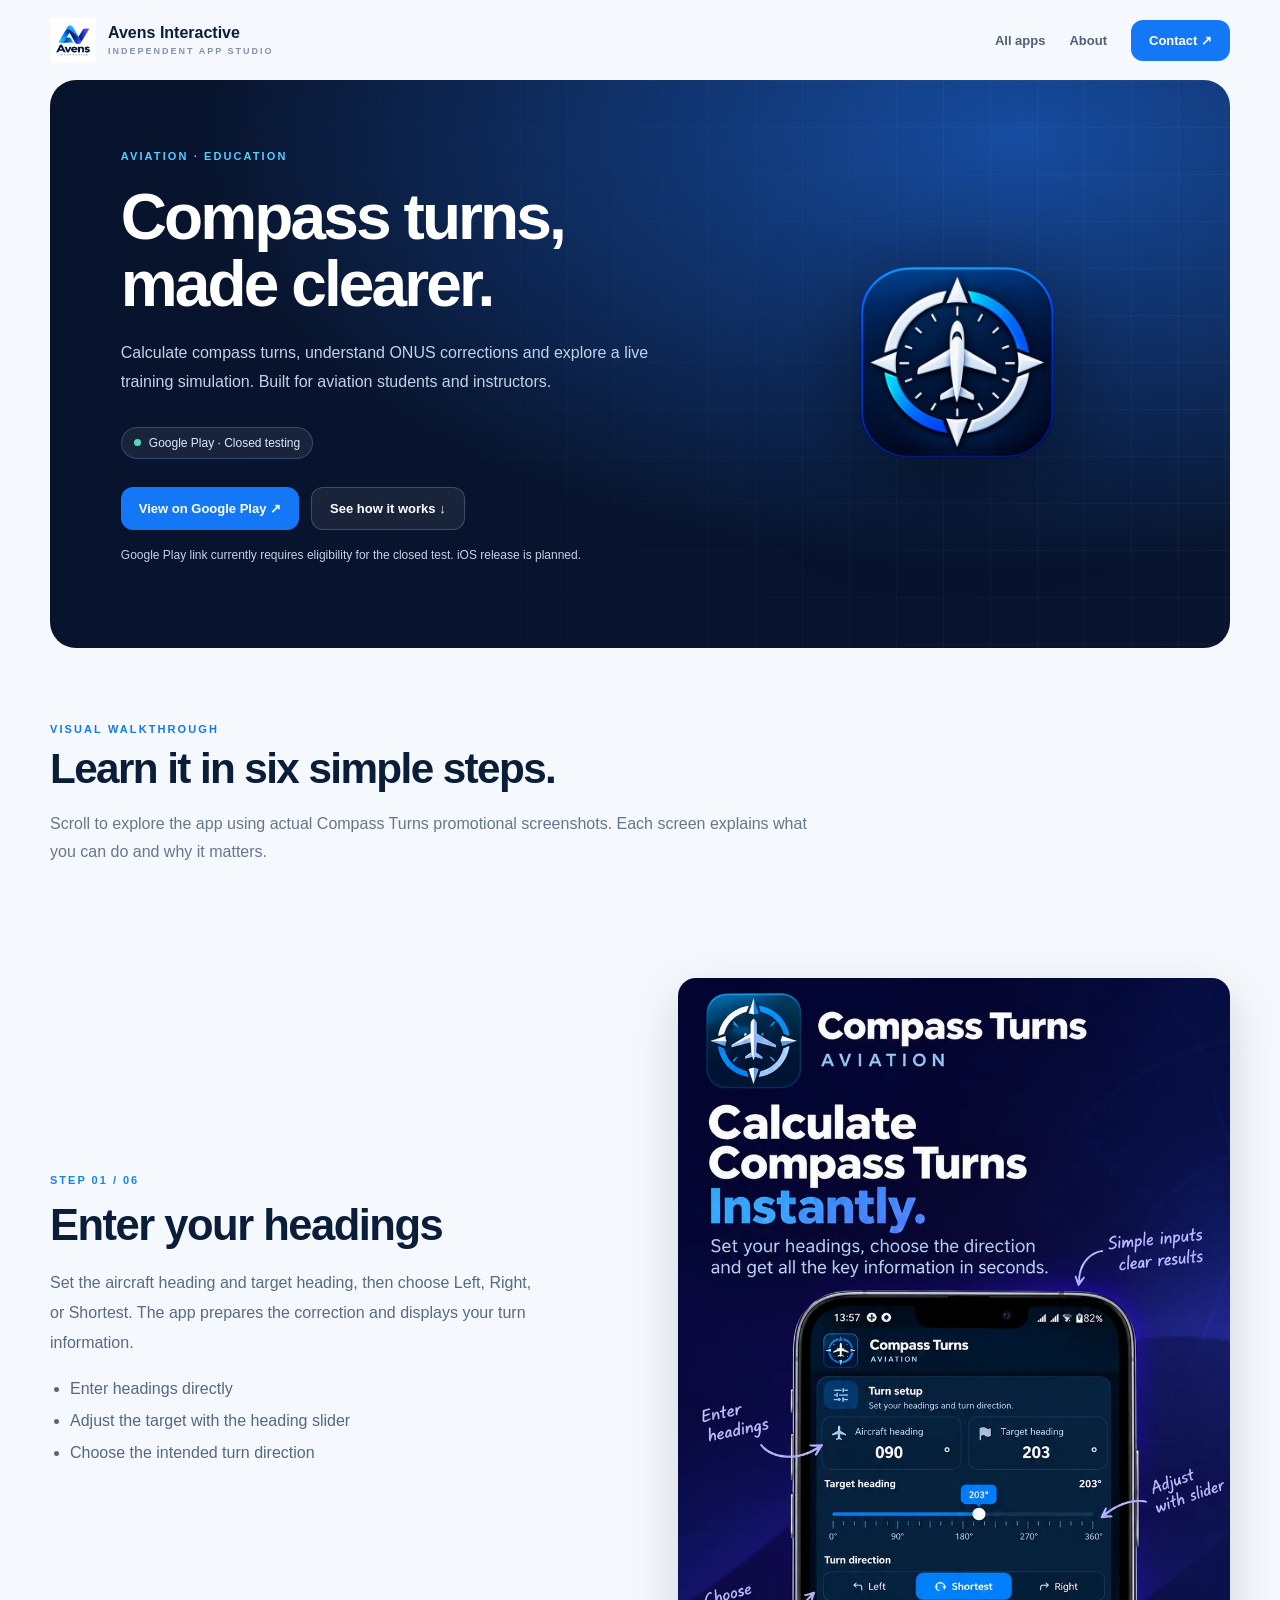
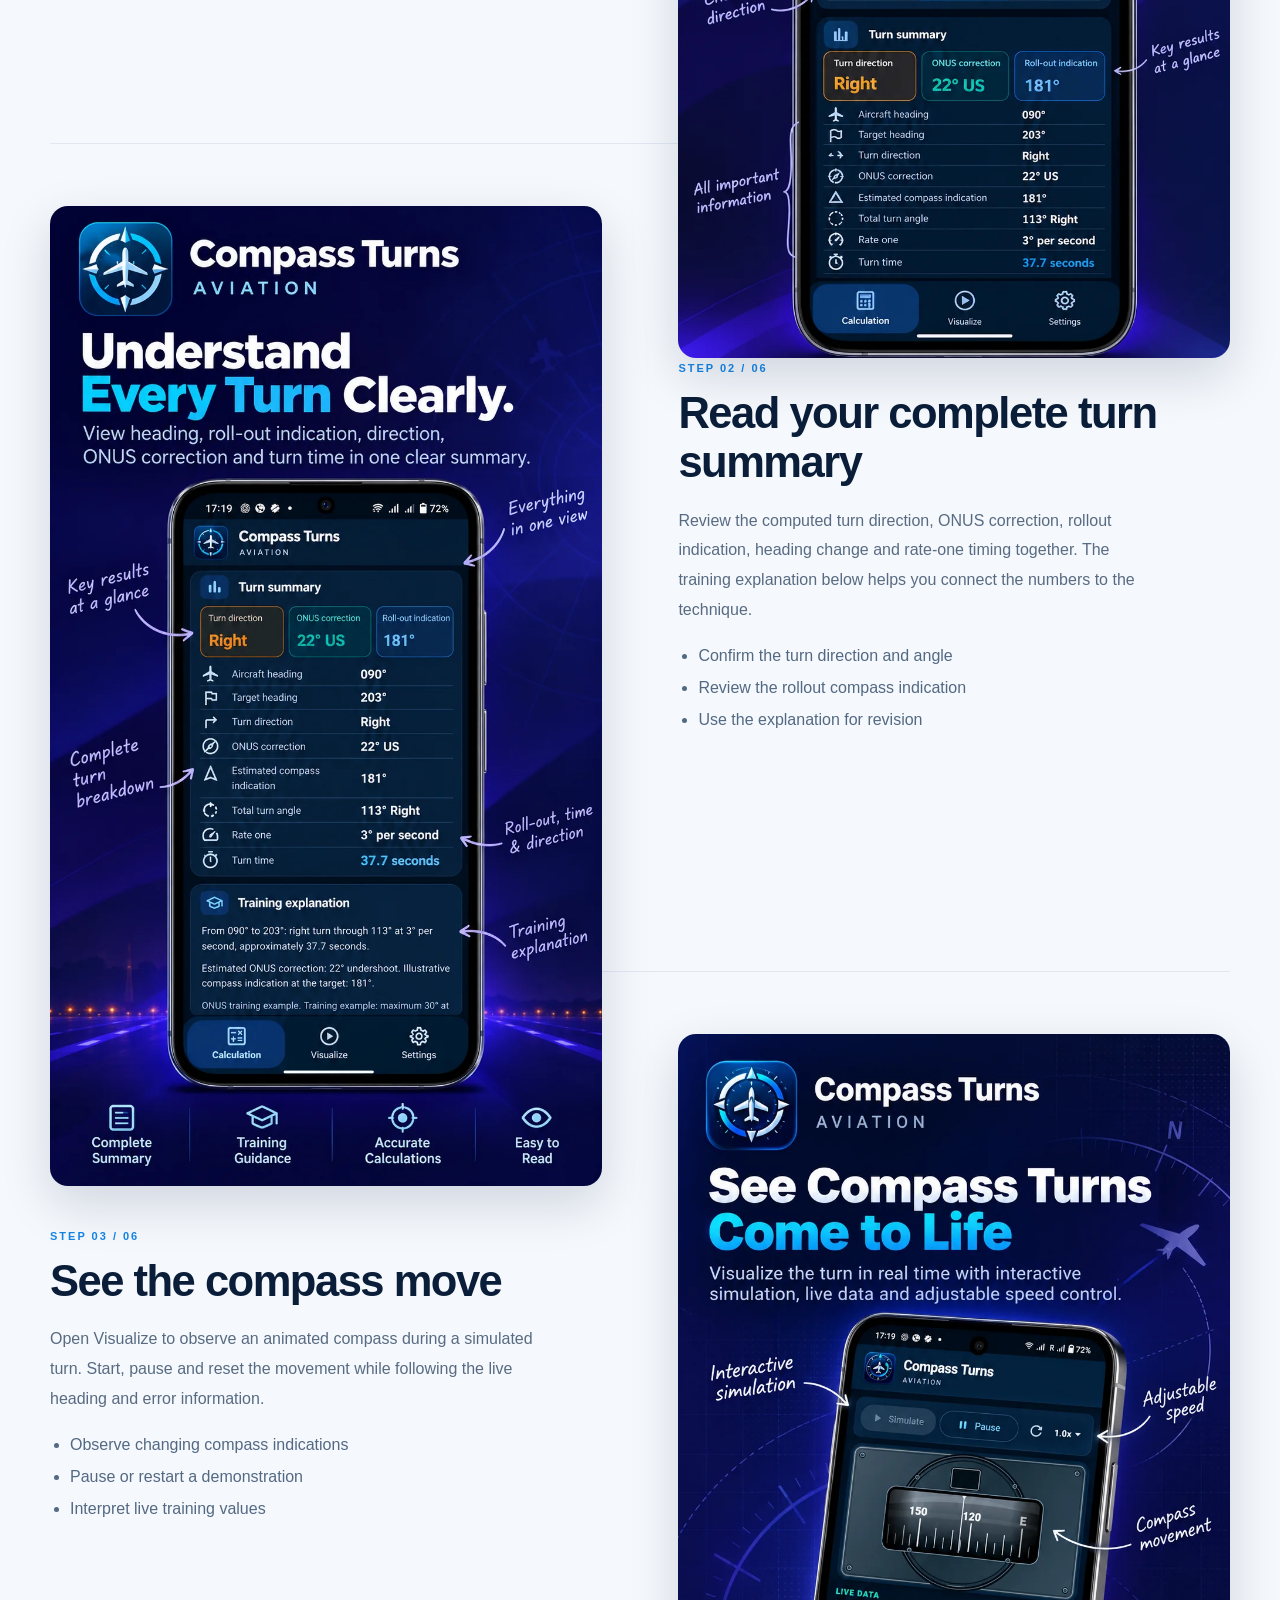
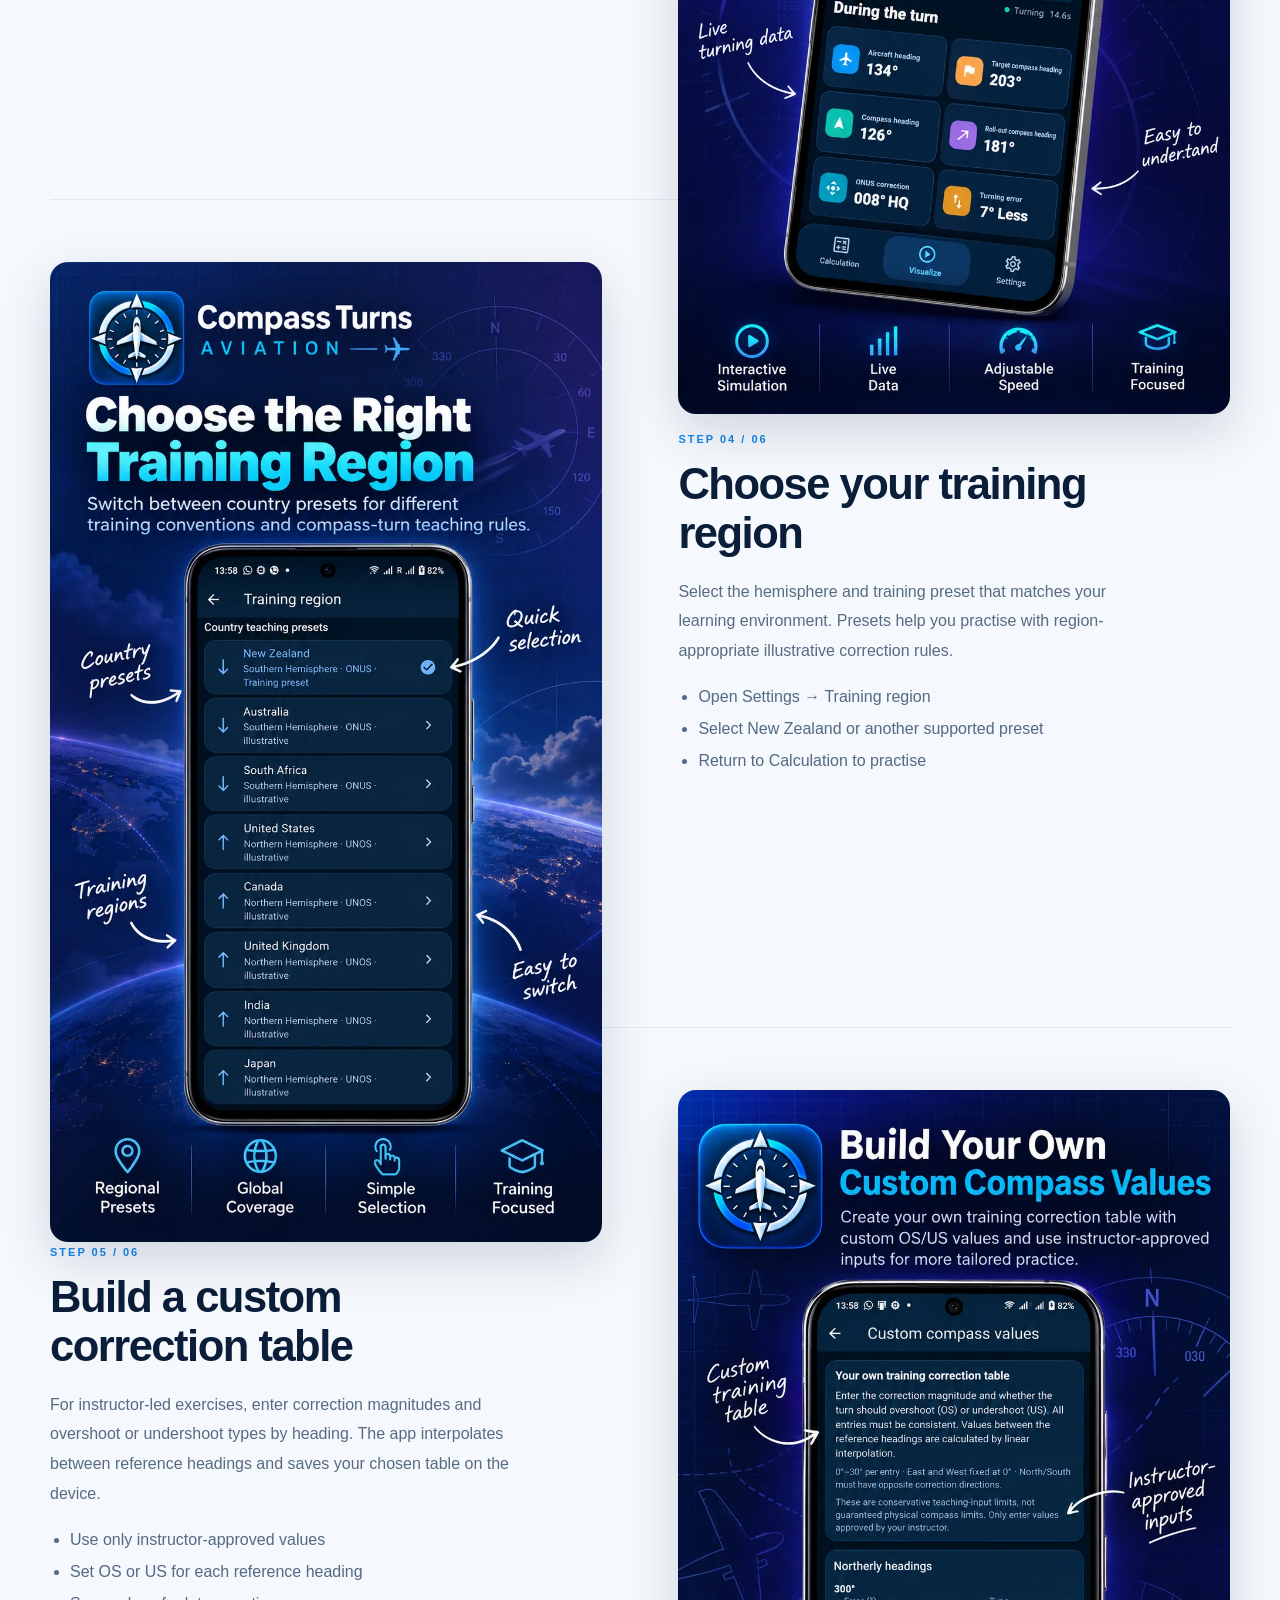
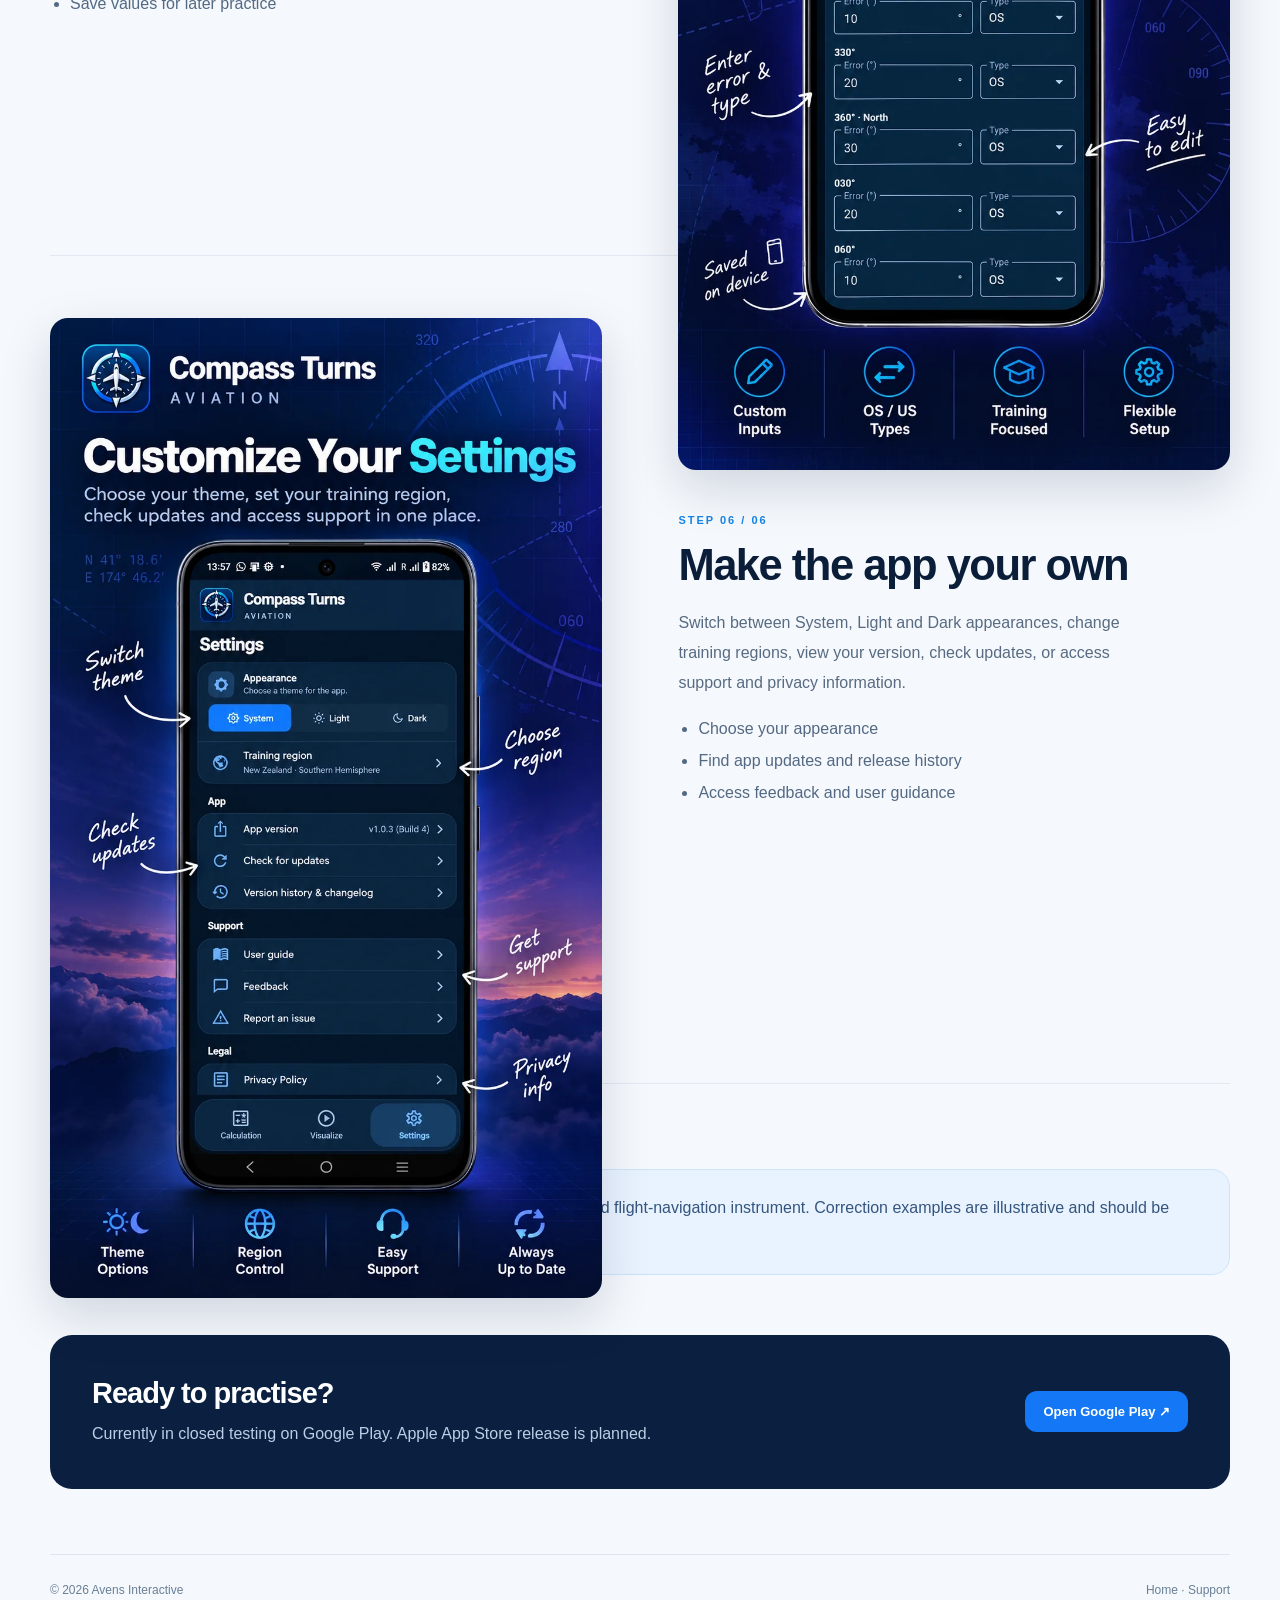
==== compass-turns.html @ cc31d409 "Add files via upload" ====
<!doctype html><html lang="en"><head><meta charset="utf-8"><meta name="viewport" content="width=device-width,initial-scale=1"><meta name="theme-color" content="#08152c"><meta name="description" content="Learn how to use Compass Turns – Aviation with a visual guide to headings, simulation, training regions and custom corrections."><title>Compass Turns – Aviation | Avens Interactive</title><link rel="icon" href="assets/avens.webp" type="image/webp"><link rel="stylesheet" href="assets/site.css"></head><body><div class="wrap"><header class="nav"><a class="brand" href="index.html"><img src="assets/avens.webp" alt="Avens Interactive logo"><span>Avens Interactive<small>INDEPENDENT APP STUDIO</small></span></a><nav class="nav-links"><a href="index.html#apps">All apps</a><a href="index.html#about">About</a><a class="button" href="index.html#contact">Contact ↗</a></nav></header><main><section class="hero"><div><div class="eyebrow">Aviation · Education</div><h1>Compass turns,<br>made clearer.</h1><p>Calculate compass turns, understand ONUS corrections and explore a live training simulation. Built for aviation students and instructors.</p><div class="status"><i class="dot"></i>Google Play · Closed testing</div><div class="hero-actions"><a class="button" href="https://play.google.com/store/apps/details?id=com.azaviation.compass_turns" target="_blank" rel="noopener">View on Google Play ↗</a><a class="button ghost" href="#walkthrough">See how it works ↓</a></div><p style="font-size:12px;margin-top:15px">Google Play link currently requires eligibility for the closed test. iOS release is planned.</p></div><img class="hero-logo" src="assets/compass.webp" alt="Compass Turns app icon"></section><section class="intro" id="walkthrough"><div class="eyebrow" style="color:#1379ee">Visual walkthrough</div><h2>Learn it in six simple steps.</h2><p>Scroll to explore the app using actual Compass Turns promotional screenshots. Each screen explains what you can do and why it matters.</p></section><div class="walkthrough"><section class="walk-row"><div class="walk-content"><div class="step-num">Step 01 / 06</div><h3>Enter your headings</h3><p>Set the aircraft heading and target heading, then choose Left, Right, or Shortest. The app prepares the correction and displays your turn information.</p><ul><li>Enter headings directly</li><li>Adjust the target with the heading slider</li><li>Choose the intended turn direction</li></ul></div><div class="walk-visual"><img src="assets/screenshots/01-calculation.webp" alt="Compass Turns screenshot showing enter your headings" loading="lazy" decoding="async" width="928" height="1648"></div></section><section class="walk-row"><div class="walk-content"><div class="step-num">Step 02 / 06</div><h3>Read your complete turn summary</h3><p>Review the computed turn direction, ONUS correction, rollout indication, heading change and rate-one timing together. The training explanation below helps you connect the numbers to the technique.</p><ul><li>Confirm the turn direction and angle</li><li>Review the rollout compass indication</li><li>Use the explanation for revision</li></ul></div><div class="walk-visual"><img src="assets/screenshots/02-summary.webp" alt="Compass Turns screenshot showing read your complete turn summary" loading="lazy" decoding="async" width="928" height="1648"></div></section><section class="walk-row"><div class="walk-content"><div class="step-num">Step 03 / 06</div><h3>See the compass move</h3><p>Open Visualize to observe an animated compass during a simulated turn. Start, pause and reset the movement while following the live heading and error information.</p><ul><li>Observe changing compass indications</li><li>Pause or restart a demonstration</li><li>Interpret live training values</li></ul></div><div class="walk-visual"><img src="assets/screenshots/03-visualization.webp" alt="Compass Turns screenshot showing see the compass move" loading="lazy" decoding="async" width="928" height="1648"></div></section><section class="walk-row"><div class="walk-content"><div class="step-num">Step 04 / 06</div><h3>Choose your training region</h3><p>Select the hemisphere and training preset that matches your learning environment. Presets help you practise with region-appropriate illustrative correction rules.</p><ul><li>Open Settings → Training region</li><li>Select New Zealand or another supported preset</li><li>Return to Calculation to practise</li></ul></div><div class="walk-visual"><img src="assets/screenshots/04-region.webp" alt="Compass Turns screenshot showing choose your training region" loading="lazy" decoding="async" width="928" height="1648"></div></section><section class="walk-row"><div class="walk-content"><div class="step-num">Step 05 / 06</div><h3>Build a custom correction table</h3><p>For instructor-led exercises, enter correction magnitudes and overshoot or undershoot types by heading. The app interpolates between reference headings and saves your chosen table on the device.</p><ul><li>Use only instructor-approved values</li><li>Set OS or US for each reference heading</li><li>Save values for later practice</li></ul></div><div class="walk-visual"><img src="assets/screenshots/05-custom.webp" alt="Compass Turns screenshot showing build a custom correction table" loading="lazy" decoding="async" width="928" height="1648"></div></section><section class="walk-row"><div class="walk-content"><div class="step-num">Step 06 / 06</div><h3>Make the app your own</h3><p>Switch between System, Light and Dark appearances, change training regions, view your version, check updates, or access support and privacy information.</p><ul><li>Choose your appearance</li><li>Find app updates and release history</li><li>Access feedback and user guidance</li></ul></div><div class="walk-visual"><img src="assets/screenshots/06-settings.webp" alt="Compass Turns screenshot showing make the app your own" loading="lazy" decoding="async" width="928" height="1648"></div></section></div><aside class="note"><strong>Training use only.</strong> Compass Turns is an educational tool, not an approved flight-navigation instrument. Correction examples are illustrative and should be checked against your instructor and approved training material.</aside><section class="cta"><div><h2>Ready to practise?</h2><p>Currently in closed testing on Google Play. Apple App Store release is planned.</p></div><a class="button" href="https://play.google.com/store/apps/details?id=com.azaviation.compass_turns" target="_blank" rel="noopener">Open Google Play ↗</a></section></main><footer><span>© <span id="year">2026</span> Avens Interactive</span><div><a href="index.html">Home</a> · <a href="mailto:arfeenziavoudine@gmail.com">Support</a></div></footer></div><script>document.getElementById('year').textContent=new Date().getFullYear();</script><script>const rows=document.querySelectorAll('.walk-row');if('IntersectionObserver' in window){const observer=new IntersectionObserver(entries=>entries.forEach(e=>{if(e.isIntersecting)e.target.classList.add('is-visible')}),{threshold:.12});rows.forEach(el=>observer.observe(el))}else rows.forEach(el=>el.classList.add('is-visible'));</script></body></html>
---- assets/site.css ----
:root{--bg:#f5f8fc;--ink:#0a1e39;--muted:#64748b;--blue:#1478f6;--line:#dfe8f2}*{box-sizing:border-box}html{scroll-behavior:smooth}body{margin:0;background:var(--bg);font-family:Inter,-apple-system,BlinkMacSystemFont,"Segoe UI",Roboto,Arial,sans-serif;color:var(--ink);-webkit-font-smoothing:antialiased}a{color:inherit;text-decoration:none}a:focus-visible{outline:3px solid #4abaff;outline-offset:4px}.wrap{width:min(1180px,calc(100% - 48px));margin:auto}.nav{height:80px;display:flex;align-items:center;justify-content:space-between;gap:20px}.brand{display:flex;align-items:center;gap:12px;font-weight:820;font-size:16px}.brand img{width:46px;height:46px;object-fit:contain}.brand small{display:block;letter-spacing:2px;font-size:9px;color:#8492a5;margin-top:4px}.nav-links{display:flex;gap:24px;align-items:center;font-size:13px;color:#516078;font-weight:650}.nav-links a:hover{color:var(--blue)}.nav-links .button{color:white}.button{display:inline-flex;align-items:center;justify-content:center;gap:8px;border-radius:12px;padding:13px 18px;background:var(--blue);color:white;font-size:13px;font-weight:750;transition:transform .2s,background .2s}.button:hover{transform:translateY(-2px);background:#075ad3}.button.ghost{background:white;color:var(--ink);border:1px solid #dbe4f1}.button.dark{background:#122e58}.eyebrow{text-transform:uppercase;letter-spacing:2.1px;font-weight:800;font-size:11px;color:#54cdff}.hero{border-radius:26px;color:#fff;background:radial-gradient(ellipse at 82% 10%,#174ca0,#08142d 60%);padding:70px 6%;display:grid;grid-template-columns:1.2fr .8fr;gap:32px;align-items:center;overflow:hidden;position:relative;isolation:isolate}.hero:after{content:"";position:absolute;inset:0;background-image:linear-gradient(#ffffff09 1px,transparent 1px),linear-gradient(90deg,#ffffff09 1px,transparent 1px);background-size:47px 47px;mask-image:linear-gradient(90deg,transparent,#000);z-index:-1}.hero h1{font-size:clamp(40px,5vw,69px);line-height:1.04;letter-spacing:-2.9px;margin:22px 0}.hero p{line-height:1.8;color:#c2d3e8;max-width:560px;font-size:16px}.hero-logo{width:min(325px,100%);justify-self:center;filter:drop-shadow(0 22px 50px #0008)}.status{display:inline-flex;gap:8px;align-items:center;padding:8px 12px;border:1px solid #7daaff44;background:#ffffff12;border-radius:999px;font-size:12px;color:#d5edff;margin-top:14px}.dot{width:7px;height:7px;background:#52d8bf;border-radius:50%}.hero-actions{display:flex;gap:12px;flex-wrap:wrap;margin-top:28px}.hero-actions .button.ghost{border-color:#6a8bbf66;background:#ffffff12;color:white}.intro{padding:75px 0 24px}.intro h2,.section-title{font-size:clamp(29px,3.3vw,46px);letter-spacing:-1.6px;line-height:1.15;margin:10px 0 12px}.intro p{max-width:760px;color:#67778c;line-height:1.75}.walkthrough{margin-top:10px}.walk-row{min-height:92vh;display:grid;grid-template-columns:1fr 1fr;align-items:center;gap:clamp(28px,6vw,96px);padding:44px 0;border-bottom:1px solid #e1e8f2}.walk-content{max-width:485px}.step-num{font-size:11px;letter-spacing:2px;text-transform:uppercase;color:#1685e6;font-weight:820}.walk-content h3{font-size:clamp(29px,3.4vw,47px);letter-spacing:-1.5px;line-height:1.12;margin:15px 0 19px}.walk-content p{font-size:16px;color:#586b82;line-height:1.85}.walk-content ul{padding-left:20px;color:#536983;line-height:2}.walk-visual{height:min(78vh,710px);width:100%;display:grid;place-items:center;position:sticky;top:11vh;perspective:1200px}.walk-visual img{height:100%;max-width:100%;object-fit:contain;border-radius:18px;box-shadow:0 18px 50px #071c3f27;transform:translateY(24px) scale(.95) rotateY(-5deg);opacity:.72;transition:transform .75s cubic-bezier(.19,1,.22,1),opacity .65s}.walk-row.is-visible .walk-visual img{transform:translateY(0) scale(1) rotateY(0);opacity:1}.walk-row:nth-child(even) .walk-visual{order:-1}.note{margin:85px 0 60px;background:#e9f3ff;border:1px solid #cde3fc;padding:24px 28px;border-radius:18px;color:#34557e;line-height:1.75}.note strong{color:#0c3768}.cta{background:#0b2040;border-radius:22px;margin:40px 0 65px;padding:42px;color:white;display:flex;align-items:center;justify-content:space-between;gap:18px}.cta h2{font-size:29px;letter-spacing:-1px;margin:0 0 10px}.cta p{color:#bbcee5;margin:0;line-height:1.7}footer{border-top:1px solid #dce6f1;padding:28px 0 42px;display:flex;align-items:center;justify-content:space-between;gap:15px;color:#697f97;font-size:12px}.feature-grid{display:grid;grid-template-columns:repeat(3,minmax(0,1fr));gap:17px;padding:20px 0 50px}.feature{border:1px solid var(--line);border-radius:18px;background:white;padding:27px}.feature h3{margin:0 0 11px;font-size:18px}.feature p{margin:0;color:var(--muted);font-size:14px;line-height:1.75}.phase{margin:68px 0 42px;border:1px solid #cfdfef;border-radius:20px;background:#fff;padding:36px}.phase h2{font-size:28px;letter-spacing:-1px;margin:0 0 14px}.phase p{color:#5e7088;line-height:1.8;margin:0} @media(max-width:800px){.hero{padding:48px 32px;grid-template-columns:1fr;text-align:left}.hero-logo{width:210px}.walk-row{grid-template-columns:1fr;min-height:auto;gap:18px;padding:45px 0 56px}.walk-row:nth-child(even) .walk-visual{order:0}.walk-visual{height:auto;max-height:none;position:relative;top:auto}.walk-visual img{max-height:640px;height:auto;max-width:100%;width:auto}.walk-content{max-width:none}.nav-links{gap:12px}.feature-grid{grid-template-columns:1fr 1fr}.cta{padding:30px;display:block}.cta .button{margin-top:22px}}@media(max-width:520px){.wrap{width:calc(100% - 28px)}.nav{height:68px}.brand{font-size:13px;gap:6px}.brand img{width:36px;height:36px}.brand small{font-size:8px;letter-spacing:1px}.nav-links a:first-child{display:none}.hero{padding:38px 23px}.hero h1{font-size:39px;letter-spacing:-1.8px}.hero p{font-size:14px}.intro{padding-top:54px}.walk-content h3{font-size:33px}.walk-content p{font-size:14px}.walk-visual img{border-radius:12px}.feature-grid{grid-template-columns:1fr}.phase{padding:24px}footer{display:block}footer div{margin-top:10px}}@media(prefers-reduced-motion:reduce){html{scroll-behavior:auto}*,*:before,*:after{animation:none!important;transition:none!important}.walk-visual img{transform:none!important;opacity:1!important}}
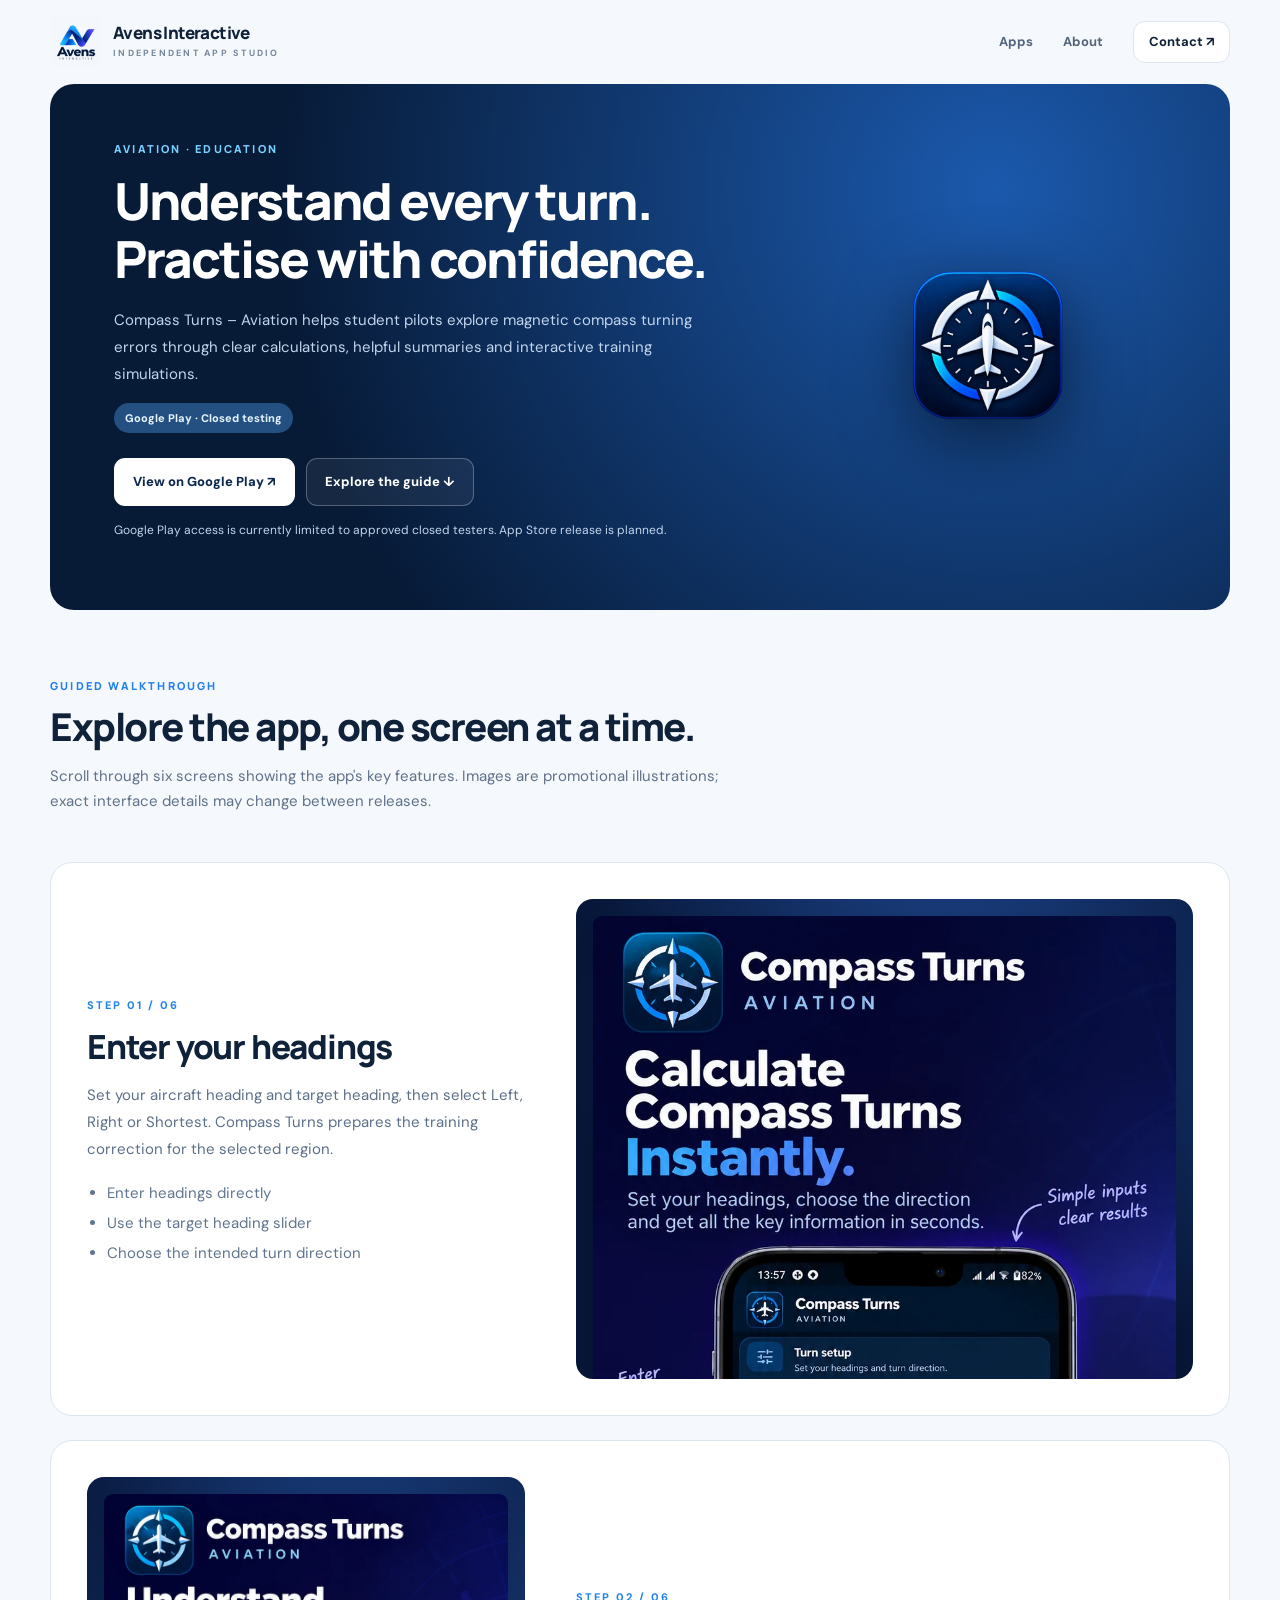
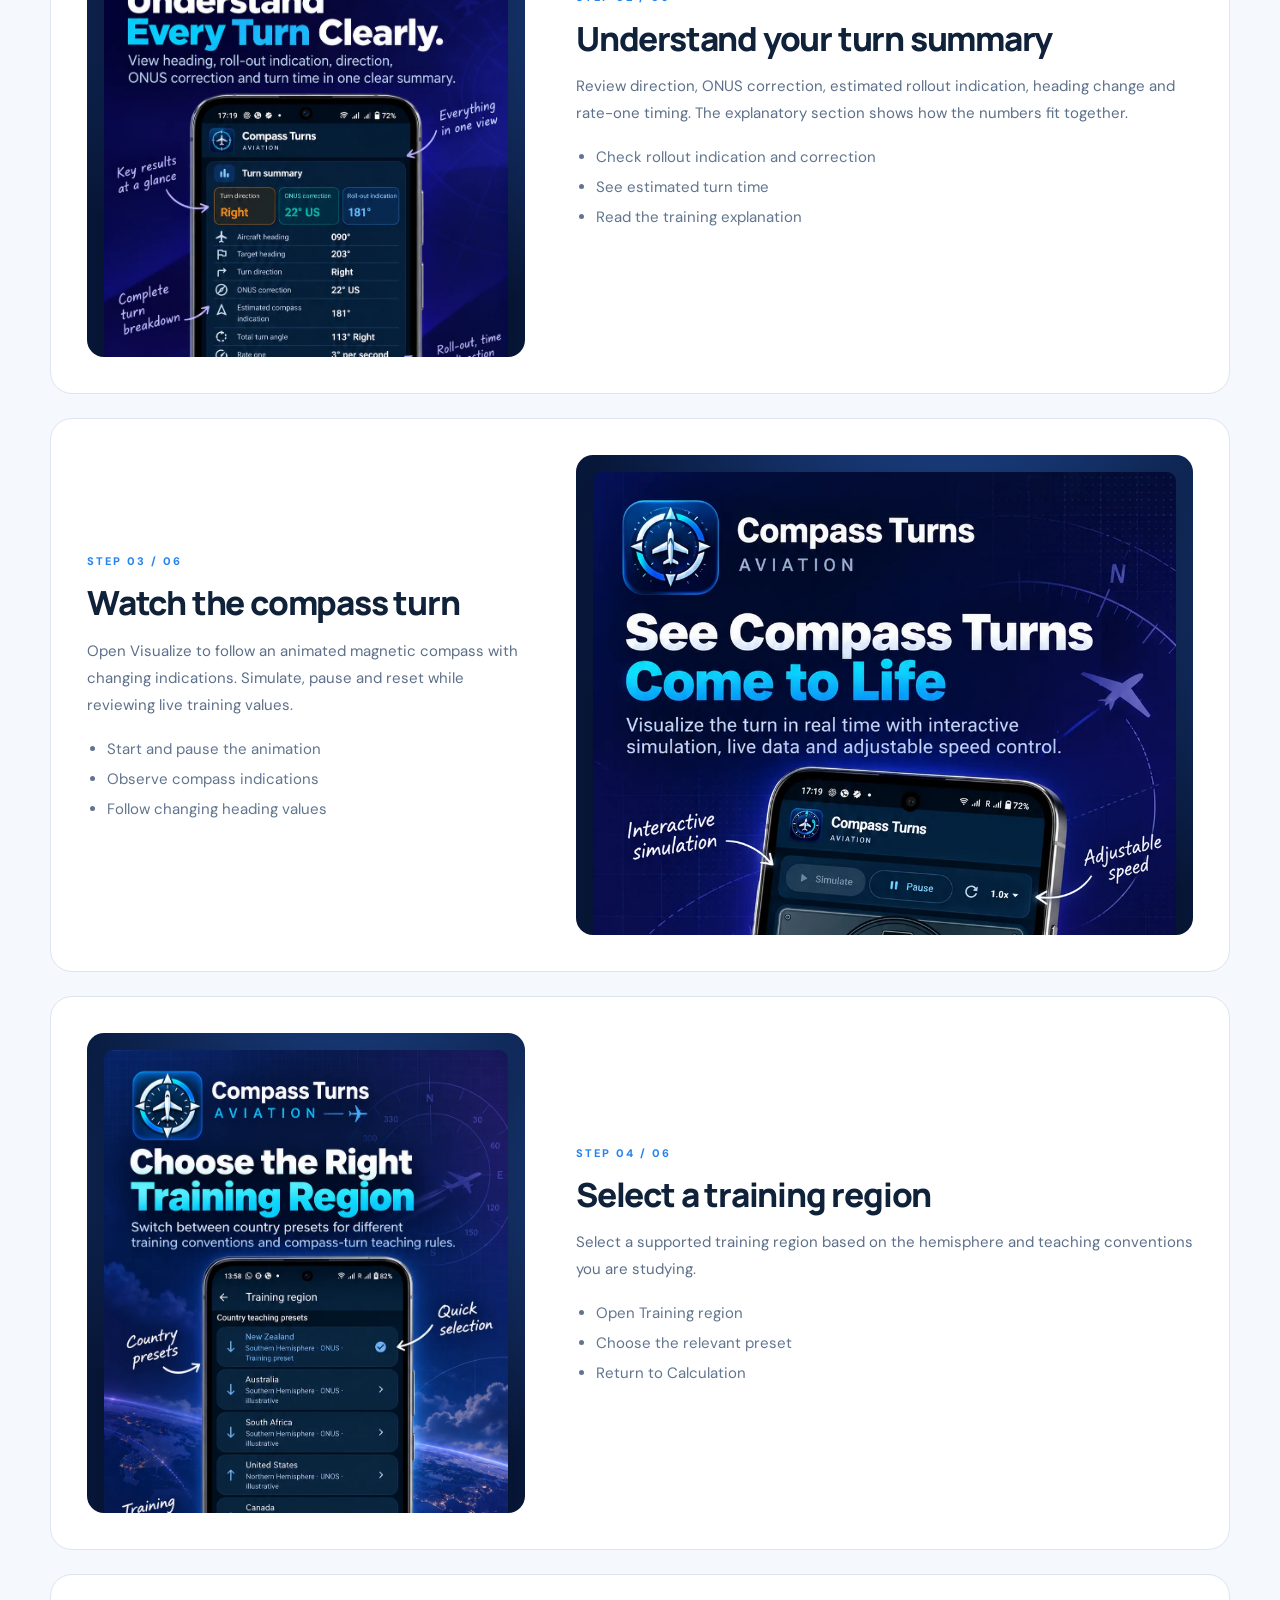
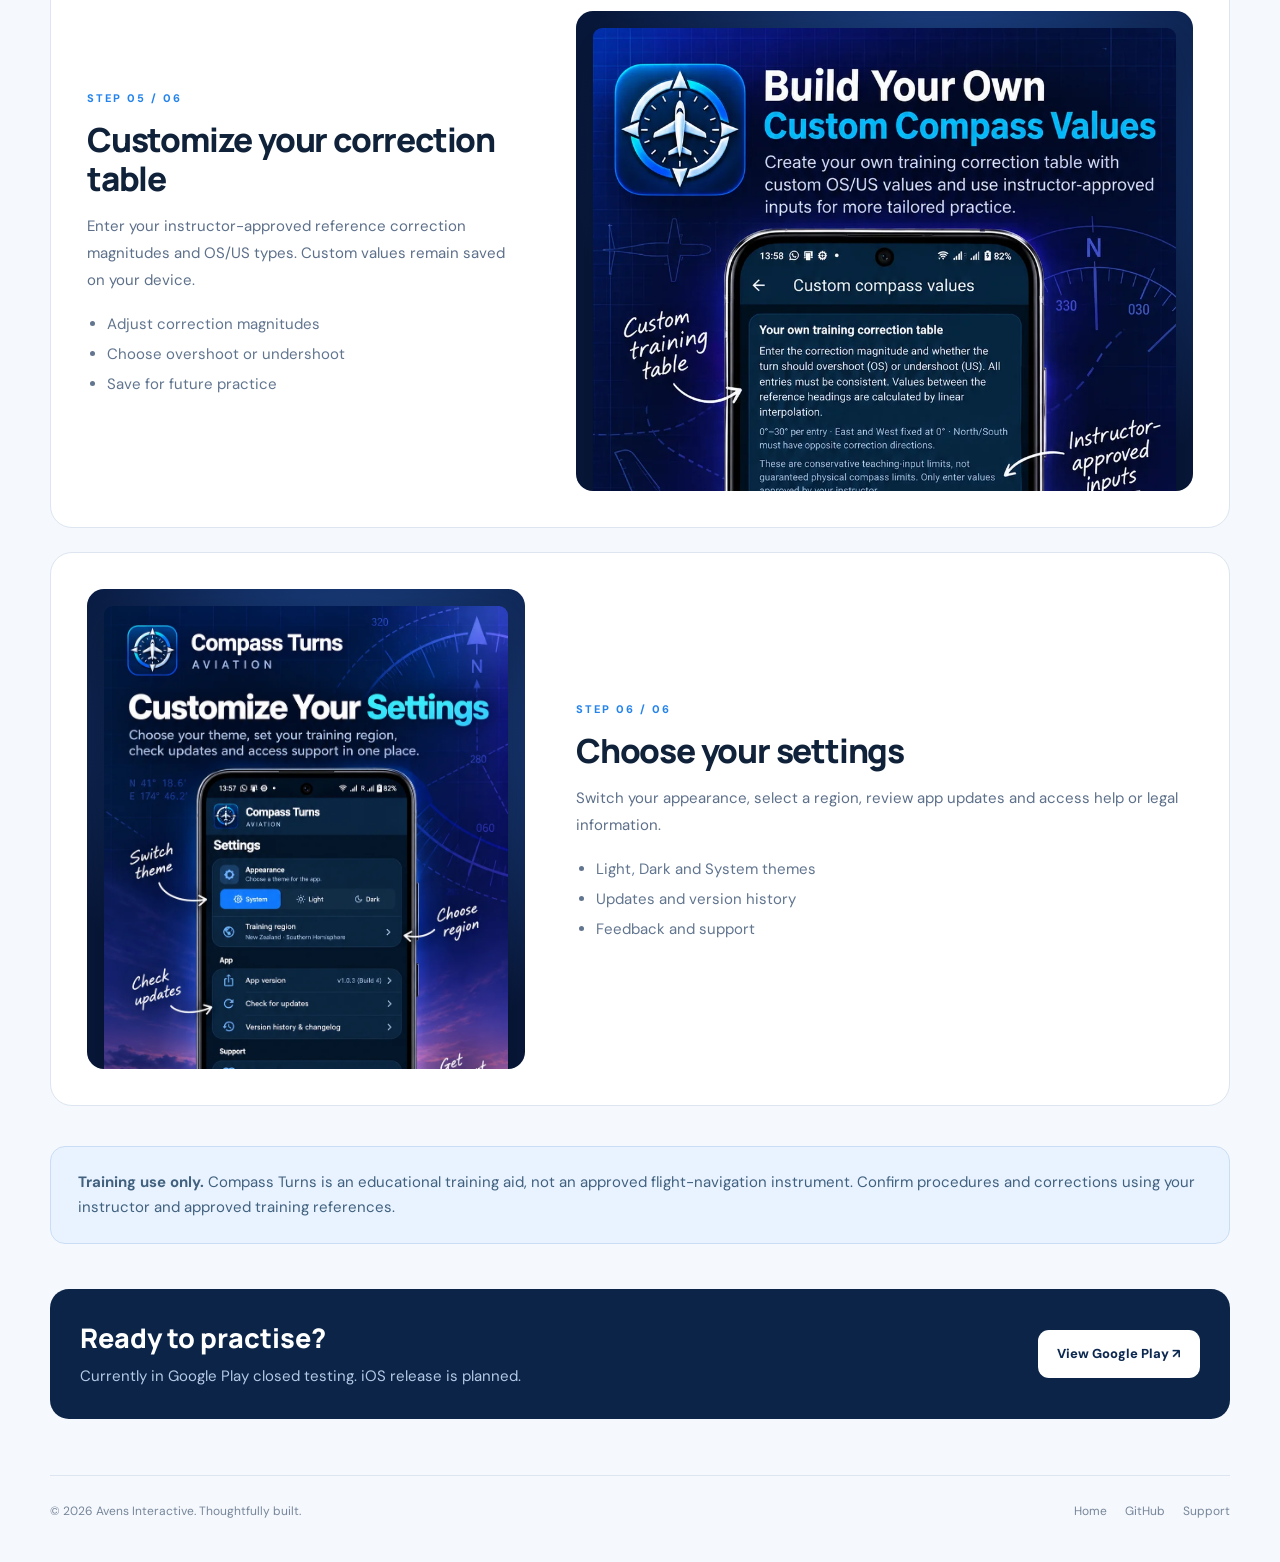
==== commit beabda64: "Add files via upload" ====
--- a/compass-turns.html
+++ b/compass-turns.html
@@ -1 +1 @@
-<!doctype html><html lang="en"><head><meta charset="utf-8"><meta name="viewport" content="width=device-width,initial-scale=1"><meta name="theme-color" content="#08152c"><meta name="description" content="Learn how to use Compass Turns – Aviation with a visual guide to headings, simulation, training regions and custom corrections."><title>Compass Turns – Aviation | Avens Interactive</title><link rel="icon" href="assets/avens.webp" type="image/webp"><link rel="stylesheet" href="assets/site.css"></head><body><div class="wrap"><header class="nav"><a class="brand" href="index.html"><img src="assets/avens.webp" alt="Avens Interactive logo"><span>Avens Interactive<small>INDEPENDENT APP STUDIO</small></span></a><nav class="nav-links"><a href="index.html#apps">All apps</a><a href="index.html#about">About</a><a class="button" href="index.html#contact">Contact ↗</a></nav></header><main><section class="hero"><div><div class="eyebrow">Aviation · Education</div><h1>Compass turns,<br>made clearer.</h1><p>Calculate compass turns, understand ONUS corrections and explore a live training simulation. Built for aviation students and instructors.</p><div class="status"><i class="dot"></i>Google Play · Closed testing</div><div class="hero-actions"><a class="button" href="https://play.google.com/store/apps/details?id=com.azaviation.compass_turns" target="_blank" rel="noopener">View on Google Play ↗</a><a class="button ghost" href="#walkthrough">See how it works ↓</a></div><p style="font-size:12px;margin-top:15px">Google Play link currently requires eligibility for the closed test. iOS release is planned.</p></div><img class="hero-logo" src="assets/compass.webp" alt="Compass Turns app icon"></section><section class="intro" id="walkthrough"><div class="eyebrow" style="color:#1379ee">Visual walkthrough</div><h2>Learn it in six simple steps.</h2><p>Scroll to explore the app using actual Compass Turns promotional screenshots. Each screen explains what you can do and why it matters.</p></section><div class="walkthrough"><section class="walk-row"><div class="walk-content"><div class="step-num">Step 01 / 06</div><h3>Enter your headings</h3><p>Set the aircraft heading and target heading, then choose Left, Right, or Shortest. The app prepares the correction and displays your turn information.</p><ul><li>Enter headings directly</li><li>Adjust the target with the heading slider</li><li>Choose the intended turn direction</li></ul></div><div class="walk-visual"><img src="assets/screenshots/01-calculation.webp" alt="Compass Turns screenshot showing enter your headings" loading="lazy" decoding="async" width="928" height="1648"></div></section><section class="walk-row"><div class="walk-content"><div class="step-num">Step 02 / 06</div><h3>Read your complete turn summary</h3><p>Review the computed turn direction, ONUS correction, rollout indication, heading change and rate-one timing together. The training explanation below helps you connect the numbers to the technique.</p><ul><li>Confirm the turn direction and angle</li><li>Review the rollout compass indication</li><li>Use the explanation for revision</li></ul></div><div class="walk-visual"><img src="assets/screenshots/02-summary.webp" alt="Compass Turns screenshot showing read your complete turn summary" loading="lazy" decoding="async" width="928" height="1648"></div></section><section class="walk-row"><div class="walk-content"><div class="step-num">Step 03 / 06</div><h3>See the compass move</h3><p>Open Visualize to observe an animated compass during a simulated turn. Start, pause and reset the movement while following the live heading and error information.</p><ul><li>Observe changing compass indications</li><li>Pause or restart a demonstration</li><li>Interpret live training values</li></ul></div><div class="walk-visual"><img src="assets/screenshots/03-visualization.webp" alt="Compass Turns screenshot showing see the compass move" loading="lazy" decoding="async" width="928" height="1648"></div></section><section class="walk-row"><div class="walk-content"><div class="step-num">Step 04 / 06</div><h3>Choose your training region</h3><p>Select the hemisphere and training preset that matches your learning environment. Presets help you practise with region-appropriate illustrative correction rules.</p><ul><li>Open Settings → Training region</li><li>Select New Zealand or another supported preset</li><li>Return to Calculation to practise</li></ul></div><div class="walk-visual"><img src="assets/screenshots/04-region.webp" alt="Compass Turns screenshot showing choose your training region" loading="lazy" decoding="async" width="928" height="1648"></div></section><section class="walk-row"><div class="walk-content"><div class="step-num">Step 05 / 06</div><h3>Build a custom correction table</h3><p>For instructor-led exercises, enter correction magnitudes and overshoot or undershoot types by heading. The app interpolates between reference headings and saves your chosen table on the device.</p><ul><li>Use only instructor-approved values</li><li>Set OS or US for each reference heading</li><li>Save values for later practice</li></ul></div><div class="walk-visual"><img src="assets/screenshots/05-custom.webp" alt="Compass Turns screenshot showing build a custom correction table" loading="lazy" decoding="async" width="928" height="1648"></div></section><section class="walk-row"><div class="walk-content"><div class="step-num">Step 06 / 06</div><h3>Make the app your own</h3><p>Switch between System, Light and Dark appearances, change training regions, view your version, check updates, or access support and privacy information.</p><ul><li>Choose your appearance</li><li>Find app updates and release history</li><li>Access feedback and user guidance</li></ul></div><div class="walk-visual"><img src="assets/screenshots/06-settings.webp" alt="Compass Turns screenshot showing make the app your own" loading="lazy" decoding="async" width="928" height="1648"></div></section></div><aside class="note"><strong>Training use only.</strong> Compass Turns is an educational tool, not an approved flight-navigation instrument. Correction examples are illustrative and should be checked against your instructor and approved training material.</aside><section class="cta"><div><h2>Ready to practise?</h2><p>Currently in closed testing on Google Play. Apple App Store release is planned.</p></div><a class="button" href="https://play.google.com/store/apps/details?id=com.azaviation.compass_turns" target="_blank" rel="noopener">Open Google Play ↗</a></section></main><footer><span>© <span id="year">2026</span> Avens Interactive</span><div><a href="index.html">Home</a> · <a href="mailto:arfeenziavoudine@gmail.com">Support</a></div></footer></div><script>document.getElementById('year').textContent=new Date().getFullYear();</script><script>const rows=document.querySelectorAll('.walk-row');if('IntersectionObserver' in window){const observer=new IntersectionObserver(entries=>entries.forEach(e=>{if(e.isIntersecting)e.target.classList.add('is-visible')}),{threshold:.12});rows.forEach(el=>observer.observe(el))}else rows.forEach(el=>el.classList.add('is-visible'));</script></body></html>+<!doctype html><html lang="en"><head><meta charset="utf-8"><meta name="viewport" content="width=device-width, initial-scale=1"><meta name="theme-color" content="#081b39"><meta name="description" content="A visual guide to Compass Turns heading calculations, compass simulations and training presets."><meta property="og:title" content="Compass Turns – Aviation | Avens Interactive"><meta property="og:image" content="https://arfeen-dev.github.io/assets/avens.webp"><link rel="icon" type="image/png" href="favicon.png"><link rel="apple-touch-icon" href="favicon.png"><link rel="stylesheet" href="assets/site.css"><title>Compass Turns – Aviation | Avens Interactive</title></head><body><div class="wrap"><header class="site-header"><a class="brand" href="index.html" aria-label="Avens Interactive home"><img class="brand-logo" src="assets/avens.webp" alt="Avens Interactive logo"><span class="brand-name">Avens Interactive<small>INDEPENDENT APP STUDIO</small></span></a><nav class="site-nav" aria-label="Main navigation"><a href="index.html#apps">Apps</a><a href="index.html#about">About</a><a class="nav-pill" href="index.html#contact">Contact ↗</a></nav></header><main><section class="app-hero"><div><div class="eyebrow" style="color:#79d1ff">AVIATION · EDUCATION</div><h1>Understand every turn.<br>Practise with confidence.</h1><p>Compass Turns – Aviation helps student pilots explore magnetic compass turning errors through clear calculations, helpful summaries and interactive training simulations.</p><span class="status">Google Play · Closed testing</span><div class="actions" style="margin-top:25px"><a class="button light" href="https://play.google.com/store/apps/details?id=com.azaviation.compass_turns" target="_blank" rel="noopener">View on Google Play ↗</a><a class="button outline" href="#guide">Explore the guide ↓</a></div><p style="font-size:12px;margin-top:14px">Google Play access is currently limited to approved closed testers. App Store release is planned.</p></div><img src="assets/compass.webp" alt="Compass Turns app logo"></section><section class="guide-heading" id="guide"><div class="eyebrow">GUIDED WALKTHROUGH</div><h2 class="section-title">Explore the app, one screen at a time.</h2><p>Scroll through six screens showing the app's key features. Images are promotional illustrations; exact interface details may change between releases.</p></section><div class="walkthrough"><section class="guide-card"><div class="guide-copy"><div class="step-count">STEP 01 / 06</div><h2>Enter your headings</h2><p>Set your aircraft heading and target heading, then select Left, Right or Shortest. Compass Turns prepares the training correction for the selected region.</p><ul><li>Enter headings directly</li><li>Use the target heading slider</li><li>Choose the intended turn direction</li></ul></div><div class="guide-media"><img src="assets/screenshots/01-calculation.webp" loading="lazy" alt="Compass Turns walkthrough illustration for Enter your headings"></div></section><section class="guide-card"><div class="guide-copy"><div class="step-count">STEP 02 / 06</div><h2>Understand your turn summary</h2><p>Review direction, ONUS correction, estimated rollout indication, heading change and rate-one timing. The explanatory section shows how the numbers fit together.</p><ul><li>Check rollout indication and correction</li><li>See estimated turn time</li><li>Read the training explanation</li></ul></div><div class="guide-media"><img src="assets/screenshots/02-summary.webp" loading="lazy" alt="Compass Turns walkthrough illustration for Understand your turn summary"></div></section><section class="guide-card"><div class="guide-copy"><div class="step-count">STEP 03 / 06</div><h2>Watch the compass turn</h2><p>Open Visualize to follow an animated magnetic compass with changing indications. Simulate, pause and reset while reviewing live training values.</p><ul><li>Start and pause the animation</li><li>Observe compass indications</li><li>Follow changing heading values</li></ul></div><div class="guide-media"><img src="assets/screenshots/03-visualization.webp" loading="lazy" alt="Compass Turns walkthrough illustration for Watch the compass turn"></div></section><section class="guide-card"><div class="guide-copy"><div class="step-count">STEP 04 / 06</div><h2>Select a training region</h2><p>Select a supported training region based on the hemisphere and teaching conventions you are studying.</p><ul><li>Open Training region</li><li>Choose the relevant preset</li><li>Return to Calculation</li></ul></div><div class="guide-media"><img src="assets/screenshots/04-region.webp" loading="lazy" alt="Compass Turns walkthrough illustration for Select a training region"></div></section><section class="guide-card"><div class="guide-copy"><div class="step-count">STEP 05 / 06</div><h2>Customize your correction table</h2><p>Enter your instructor-approved reference correction magnitudes and OS/US types. Custom values remain saved on your device.</p><ul><li>Adjust correction magnitudes</li><li>Choose overshoot or undershoot</li><li>Save for future practice</li></ul></div><div class="guide-media"><img src="assets/screenshots/05-custom.webp" loading="lazy" alt="Compass Turns walkthrough illustration for Customize your correction table"></div></section><section class="guide-card"><div class="guide-copy"><div class="step-count">STEP 06 / 06</div><h2>Choose your settings</h2><p>Switch your appearance, select a region, review app updates and access help or legal information.</p><ul><li>Light, Dark and System themes</li><li>Updates and version history</li><li>Feedback and support</li></ul></div><div class="guide-media"><img src="assets/screenshots/06-settings.webp" loading="lazy" alt="Compass Turns walkthrough illustration for Choose your settings"></div></section></div><div class="notice"><strong>Training use only.</strong> Compass Turns is an educational training aid, not an approved flight-navigation instrument. Confirm procedures and corrections using your instructor and approved training references.</div><section class="closing"><div><h2>Ready to practise?</h2><p>Currently in Google Play closed testing. iOS release is planned.</p></div><a class="button light" href="https://play.google.com/store/apps/details?id=com.azaviation.compass_turns" target="_blank" rel="noopener">View Google Play ↗</a></section></main><footer class="footer"><span>© <span class="year">2026</span> Avens Interactive. Thoughtfully built.</span><div class="footer-links"><a href="index.html">Home</a><a href="https://github.com/arfeen-dev" target="_blank" rel="noopener">GitHub</a><a href="mailto:arfeenziavoudine@gmail.com">Support</a></div></footer></div><script src="assets/site.js" defer></script></body></html>
--- a/assets/site.css
+++ b/assets/site.css
@@ -1,2 +1,14 @@
-
-:root{--bg:#f5f8fc;--ink:#0a1e39;--muted:#64748b;--blue:#1478f6;--line:#dfe8f2}*{box-sizing:border-box}html{scroll-behavior:smooth}body{margin:0;background:var(--bg);font-family:Inter,-apple-system,BlinkMacSystemFont,"Segoe UI",Roboto,Arial,sans-serif;color:var(--ink);-webkit-font-smoothing:antialiased}a{color:inherit;text-decoration:none}a:focus-visible{outline:3px solid #4abaff;outline-offset:4px}.wrap{width:min(1180px,calc(100% - 48px));margin:auto}.nav{height:80px;display:flex;align-items:center;justify-content:space-between;gap:20px}.brand{display:flex;align-items:center;gap:12px;font-weight:820;font-size:16px}.brand img{width:46px;height:46px;object-fit:contain}.brand small{display:block;letter-spacing:2px;font-size:9px;color:#8492a5;margin-top:4px}.nav-links{display:flex;gap:24px;align-items:center;font-size:13px;color:#516078;font-weight:650}.nav-links a:hover{color:var(--blue)}.nav-links .button{color:white}.button{display:inline-flex;align-items:center;justify-content:center;gap:8px;border-radius:12px;padding:13px 18px;background:var(--blue);color:white;font-size:13px;font-weight:750;transition:transform .2s,background .2s}.button:hover{transform:translateY(-2px);background:#075ad3}.button.ghost{background:white;color:var(--ink);border:1px solid #dbe4f1}.button.dark{background:#122e58}.eyebrow{text-transform:uppercase;letter-spacing:2.1px;font-weight:800;font-size:11px;color:#54cdff}.hero{border-radius:26px;color:#fff;background:radial-gradient(ellipse at 82% 10%,#174ca0,#08142d 60%);padding:70px 6%;display:grid;grid-template-columns:1.2fr .8fr;gap:32px;align-items:center;overflow:hidden;position:relative;isolation:isolate}.hero:after{content:"";position:absolute;inset:0;background-image:linear-gradient(#ffffff09 1px,transparent 1px),linear-gradient(90deg,#ffffff09 1px,transparent 1px);background-size:47px 47px;mask-image:linear-gradient(90deg,transparent,#000);z-index:-1}.hero h1{font-size:clamp(40px,5vw,69px);line-height:1.04;letter-spacing:-2.9px;margin:22px 0}.hero p{line-height:1.8;color:#c2d3e8;max-width:560px;font-size:16px}.hero-logo{width:min(325px,100%);justify-self:center;filter:drop-shadow(0 22px 50px #0008)}.status{display:inline-flex;gap:8px;align-items:center;padding:8px 12px;border:1px solid #7daaff44;background:#ffffff12;border-radius:999px;font-size:12px;color:#d5edff;margin-top:14px}.dot{width:7px;height:7px;background:#52d8bf;border-radius:50%}.hero-actions{display:flex;gap:12px;flex-wrap:wrap;margin-top:28px}.hero-actions .button.ghost{border-color:#6a8bbf66;background:#ffffff12;color:white}.intro{padding:75px 0 24px}.intro h2,.section-title{font-size:clamp(29px,3.3vw,46px);letter-spacing:-1.6px;line-height:1.15;margin:10px 0 12px}.intro p{max-width:760px;color:#67778c;line-height:1.75}.walkthrough{margin-top:10px}.walk-row{min-height:92vh;display:grid;grid-template-columns:1fr 1fr;align-items:center;gap:clamp(28px,6vw,96px);padding:44px 0;border-bottom:1px solid #e1e8f2}.walk-content{max-width:485px}.step-num{font-size:11px;letter-spacing:2px;text-transform:uppercase;color:#1685e6;font-weight:820}.walk-content h3{font-size:clamp(29px,3.4vw,47px);letter-spacing:-1.5px;line-height:1.12;margin:15px 0 19px}.walk-content p{font-size:16px;color:#586b82;line-height:1.85}.walk-content ul{padding-left:20px;color:#536983;line-height:2}.walk-visual{height:min(78vh,710px);width:100%;display:grid;place-items:center;position:sticky;top:11vh;perspective:1200px}.walk-visual img{height:100%;max-width:100%;object-fit:contain;border-radius:18px;box-shadow:0 18px 50px #071c3f27;transform:translateY(24px) scale(.95) rotateY(-5deg);opacity:.72;transition:transform .75s cubic-bezier(.19,1,.22,1),opacity .65s}.walk-row.is-visible .walk-visual img{transform:translateY(0) scale(1) rotateY(0);opacity:1}.walk-row:nth-child(even) .walk-visual{order:-1}.note{margin:85px 0 60px;background:#e9f3ff;border:1px solid #cde3fc;padding:24px 28px;border-radius:18px;color:#34557e;line-height:1.75}.note strong{color:#0c3768}.cta{background:#0b2040;border-radius:22px;margin:40px 0 65px;padding:42px;color:white;display:flex;align-items:center;justify-content:space-between;gap:18px}.cta h2{font-size:29px;letter-spacing:-1px;margin:0 0 10px}.cta p{color:#bbcee5;margin:0;line-height:1.7}footer{border-top:1px solid #dce6f1;padding:28px 0 42px;display:flex;align-items:center;justify-content:space-between;gap:15px;color:#697f97;font-size:12px}.feature-grid{display:grid;grid-template-columns:repeat(3,minmax(0,1fr));gap:17px;padding:20px 0 50px}.feature{border:1px solid var(--line);border-radius:18px;background:white;padding:27px}.feature h3{margin:0 0 11px;font-size:18px}.feature p{margin:0;color:var(--muted);font-size:14px;line-height:1.75}.phase{margin:68px 0 42px;border:1px solid #cfdfef;border-radius:20px;background:#fff;padding:36px}.phase h2{font-size:28px;letter-spacing:-1px;margin:0 0 14px}.phase p{color:#5e7088;line-height:1.8;margin:0} @media(max-width:800px){.hero{padding:48px 32px;grid-template-columns:1fr;text-align:left}.hero-logo{width:210px}.walk-row{grid-template-columns:1fr;min-height:auto;gap:18px;padding:45px 0 56px}.walk-row:nth-child(even) .walk-visual{order:0}.walk-visual{height:auto;max-height:none;position:relative;top:auto}.walk-visual img{max-height:640px;height:auto;max-width:100%;width:auto}.walk-content{max-width:none}.nav-links{gap:12px}.feature-grid{grid-template-columns:1fr 1fr}.cta{padding:30px;display:block}.cta .button{margin-top:22px}}@media(max-width:520px){.wrap{width:calc(100% - 28px)}.nav{height:68px}.brand{font-size:13px;gap:6px}.brand img{width:36px;height:36px}.brand small{font-size:8px;letter-spacing:1px}.nav-links a:first-child{display:none}.hero{padding:38px 23px}.hero h1{font-size:39px;letter-spacing:-1.8px}.hero p{font-size:14px}.intro{padding-top:54px}.walk-content h3{font-size:33px}.walk-content p{font-size:14px}.walk-visual img{border-radius:12px}.feature-grid{grid-template-columns:1fr}.phase{padding:24px}footer{display:block}footer div{margin-top:10px}}@media(prefers-reduced-motion:reduce){html{scroll-behavior:auto}*,*:before,*:after{animation:none!important;transition:none!important}.walk-visual img{transform:none!important;opacity:1!important}}
+@import url('https://fonts.googleapis.com/css2?family=DM+Sans:wght@400;500;600;700;800&family=Manrope:wght@400;500;600;700;800&display=swap');
+:root{--ink:#10223a;--muted:#60718a;--paper:#f5f8fc;--line:#dce5f0;--blue:#1878ed;--navy:#081b39;--cyan:#4dd9ff}
+*,*::before,*::after{box-sizing:border-box}html{scroll-behavior:smooth}body{margin:0;background:var(--paper);color:var(--ink);font:15px/1.65 'DM Sans',-apple-system,BlinkMacSystemFont,'Segoe UI',sans-serif;overflow-x:hidden}img{max-width:100%;display:block}button,a{font:inherit}button{cursor:pointer}a{color:inherit;text-decoration:none}a:focus-visible,button:focus-visible{outline:3px solid #6fc8ff;outline-offset:4px}.wrap{width:min(1180px,calc(100% - 48px));margin-inline:auto}.eyebrow{font:800 11px/1.4 Manrope,sans-serif;letter-spacing:2.2px;text-transform:uppercase;color:#2380f2}.muted{color:var(--muted)}
+.site-header{height:84px;display:flex;align-items:center;justify-content:space-between;gap:18px}.brand{display:flex;align-items:center;gap:11px;min-width:0}.brand-logo{width:52px;height:52px;object-fit:contain;mix-blend-mode:multiply;flex-shrink:0}.brand-name{font:800 17px/1.15 Manrope,sans-serif;letter-spacing:-.6px;white-space:nowrap}.brand-name small{display:block;letter-spacing:2.25px;font:700 9px/1.5 'DM Sans',sans-serif;color:#75869c;margin-top:4px}.site-nav{display:flex;align-items:center;gap:30px}.site-nav a{font-weight:700;color:#53647b;font-size:13px}.site-nav a:hover,.textlink:hover{color:var(--blue)}.site-nav .nav-pill{background:white;border:1px solid var(--line);padding:9px 15px;border-radius:12px;color:var(--ink)}.site-nav .nav-pill:hover{border-color:#9bc3fa}
+.hero{min-height:470px;padding:65px clamp(30px,5.5vw,80px);border-radius:26px;background:radial-gradient(ellipse at 83% 28%,#144e9b 0%,transparent 45%),linear-gradient(120deg,#061730,#0a2346);color:white;display:grid;grid-template-columns:minmax(0,1.16fr) minmax(0,.84fr);gap:38px;align-items:center;position:relative;isolation:isolate;overflow:hidden}.hero:after{content:'';position:absolute;inset:0;background-image:linear-gradient(#ffffff08 1px,transparent 1px),linear-gradient(90deg,#ffffff08 1px,transparent 1px);background-size:48px 48px;mask-image:linear-gradient(90deg,transparent,#000);z-index:-1}.hero h1{font:800 clamp(38px,4.1vw,62px)/1.1 Manrope,sans-serif;letter-spacing:-2.9px;margin:20px 0 22px;text-wrap:balance}.hero h1 em{font-style:normal;color:#64cfff}.hero p{color:#bcd1e9;max-width:540px;font-size:16px;margin:0 0 26px;line-height:1.8}.hero-graphic{height:320px;display:grid;place-items:center;position:relative}.hero-graphic img{width:min(270px,75%);object-fit:contain;filter:drop-shadow(0 20px 40px #0008);animation:levitate 7s ease-in-out infinite}.hero-ring{position:absolute;width:310px;max-width:100%;aspect-ratio:1;border-radius:50%;border:1px solid #79c5ff43;animation:spin 38s linear infinite}.hero-ring::after{content:'';position:absolute;inset:36px;border-radius:50%;border:1px dashed #79c5ff55}.actions{display:flex;gap:11px;flex-wrap:wrap}.button{display:inline-flex;align-items:center;justify-content:center;gap:9px;padding:12px 18px;border-radius:11px;font-weight:800;font-size:13px;transition:background .2s,transform .2s,border-color .2s;border:1px solid transparent}.button:hover{transform:translateY(-2px)}.button.primary{background:#2285f7;color:white}.button.light{background:#fff;color:#0c2850}.button.outline{background:#ffffff10;border-color:#ffffff44;color:#fff}.button.soft{background:#ebf3ff;color:#125ab1}.button.outline-dark{border-color:#bfd3ea;background:#fff;color:var(--ink)}
+.section{padding-top:84px}.section-title{font:800 clamp(28px,3vw,41px)/1.18 Manrope,sans-serif;letter-spacing:-1.5px;margin:10px 0}.section-intro{display:grid;grid-template-columns:minmax(0,1fr) minmax(0,360px);gap:30px;align-items:end;margin-bottom:28px}.section-intro p{margin:0;color:var(--muted);max-width:360px;line-height:1.75}.section-intro .section-title{max-width:620px}.carousel-wrap{position:relative;background:linear-gradient(130deg,#edf4fc,#e8f2fc);border:1px solid #dbe8f6;border-radius:24px;padding:28px 70px 20px;overflow:hidden}.carousel-window{overflow:hidden;touch-action:pan-y}.carousel-track{display:flex;transition:transform .7s cubic-bezier(.22,.68,0,1.08);will-change:transform}.feature-slide{flex:0 0 100%;min-width:0;display:grid;grid-template-columns:minmax(0,.85fr) minmax(0,1.15fr);align-items:center;gap:35px;min-height:350px}.slide-copy{padding:20px 8px}.slide-copy .count{color:#6a7f9d;font-size:12px;font-weight:800;letter-spacing:1.5px}.slide-copy h3{font:800 clamp(27px,3.3vw,42px)/1.15 Manrope,sans-serif;letter-spacing:-1.7px;margin:14px 0}.slide-copy p{color:#60738d;max-width:430px;font-size:15px;line-height:1.85;margin:0 0 23px}.slide-visual{height:320px;display:grid;place-items:center;border-radius:18px;overflow:hidden;position:relative}.slide-visual::before{content:'';position:absolute;inset:0;background-image:linear-gradient(#ffffff12 1px,transparent 1px),linear-gradient(90deg,#ffffff12 1px,transparent 1px);background-size:40px 40px}.slide-visual.compass{background:radial-gradient(circle at 70% 25%,#1e62be,#081d41 70%)}.slide-visual.pondy{background:radial-gradient(circle at 70% 25%,#e6fff1,#b6e9d3 70%)}.slide-visual.vaultra{background:radial-gradient(circle at 70% 25%,#2662bb,#071b40 70%)}.slide-visual img{width:min(240px,70%);height:240px;object-fit:contain;filter:drop-shadow(0 16px 25px #061c3d44);z-index:1}.status{display:inline-flex;align-items:center;padding:6px 11px;border-radius:99px;background:#e1f1fd;color:#0f679b;font-size:11px;font-weight:800}.status.soon{background:#fff1d8;color:#926012}.carousel-arrow{width:42px;height:42px;border-radius:50%;border:1px solid #cfdfef;background:#fff;display:grid;place-items:center;position:absolute;top:50%;transform:translateY(-50%);font-size:26px;z-index:3;color:#133e73;box-shadow:0 5px 15px #11263c0c}.carousel-arrow:hover{background:#e5f2ff}.carousel-arrow.prev{left:16px}.carousel-arrow.next{right:16px}.carousel-controls{display:flex;align-items:center;justify-content:center;gap:8px;padding:18px 0 0}.carousel-dot{width:9px;height:9px;border:0;padding:0;background:#afc4d9;border-radius:99px;transition:width .2s,background .2s}.carousel-dot.active{width:28px;background:#1e80ed}.carousel-hint{text-align:center;color:#8595ab;font-size:11px;margin:6px 0 0}
+.app-grid{display:grid;grid-template-columns:repeat(3,minmax(0,1fr));gap:18px;margin-top:30px}.app-card{background:white;border:1px solid var(--line);border-radius:19px;overflow:hidden;display:flex;flex-direction:column;transition:transform .22s,box-shadow .22s}.app-card:hover{transform:translateY(-5px);box-shadow:0 15px 30px #0b305014}.app-art{height:190px;display:grid;place-items:center}.app-art.compass{background:#0b2a55}.app-art.pondy{background:#e4f6ec}.app-art.vaultra{background:#0a2248}.app-art img{width:135px;height:135px;object-fit:contain}.app-card-content{padding:22px;display:flex;flex:1;flex-direction:column}.app-card h3{font:800 22px Manrope,sans-serif;letter-spacing:-.7px;margin:10px 0 6px}.app-card p{color:var(--muted);font-size:13px;margin:0 0 20px;flex:1}.textlink{font-weight:800;color:#146ce1;font-size:13px}
+.about{background:white;border:1px solid var(--line);border-radius:22px;padding:38px;display:grid;grid-template-columns:.8fr 1.2fr;gap:46px;align-items:center}.about-visual{min-height:275px;background:#f0f5fd;border-radius:16px;display:grid;place-items:center}.about-visual img{width:min(240px,75%);object-fit:contain;mix-blend-mode:multiply}.about p{color:var(--muted);font-size:15px;line-height:1.85}.contact{margin:76px 0 48px;padding:32px 40px;border-radius:21px;background:#0a2244;color:white;display:flex;align-items:center;justify-content:space-between;gap:26px}.contact h2{font:800 27px Manrope,sans-serif;margin:6px 0}.contact p{color:#b7c9df;margin:0}.footer{border-top:1px solid var(--line);display:flex;justify-content:space-between;gap:22px;padding:26px 0 40px;color:#76869b;font-size:12px}.footer-links{display:flex;gap:18px;flex-wrap:wrap}
+.app-hero{padding:57px clamp(25px,5vw,68px);border-radius:24px;color:white;display:grid;grid-template-columns:minmax(0,1.3fr) minmax(0,.7fr);gap:35px;align-items:center;background:radial-gradient(circle at 80% 20%,#1b59ad,#071a36 70%);overflow:hidden}.app-hero h1{font:800 clamp(39px,4vw,60px)/1.12 Manrope,sans-serif;letter-spacing:-2px;margin:16px 0 20px}.app-hero p{color:#c2d5ed;line-height:1.8;max-width:580px}.app-hero img{width:min(250px,80%);justify-self:center;filter:drop-shadow(0 18px 35px #0008)}.app-hero .status{background:#244f81;color:#e4f3ff}.app-hero .status.soon{background:#514326;color:#fff0bd}.guide-heading{padding:68px 0 10px}.guide-heading p{max-width:690px;color:var(--muted)}.walkthrough{display:grid;gap:24px;padding-top:24px}.guide-card{border:1px solid var(--line);border-radius:22px;background:#fff;padding:clamp(22px,3vw,36px);display:grid;grid-template-columns:minmax(0,.83fr) minmax(0,1.17fr);gap:clamp(25px,4vw,60px);align-items:center;overflow:hidden;min-height:520px;opacity:1;transform:none}.guide-card:nth-child(even) .guide-copy{order:2}.guide-card:nth-child(even) .guide-media{order:1}.guide-copy{min-width:0}.step-count{font-weight:800;color:#2584ec;letter-spacing:2px;font-size:11px}.guide-copy h2{font:800 clamp(26px,2.6vw,37px)/1.18 Manrope,sans-serif;letter-spacing:-1.2px;margin:13px 0 14px}.guide-copy p{font-size:15px;color:#5d708a;line-height:1.8}.guide-copy ul{color:#61758f;padding-left:20px;line-height:2}.guide-media{position:relative;background:radial-gradient(circle at 60% 30%,#224f9e,#08183b 75%);border-radius:17px;min-width:0;height:480px;display:grid;place-items:center;overflow:hidden;padding:17px}.guide-media img{height:100%;width:auto;max-width:100%;object-fit:contain;border-radius:9px;filter:drop-shadow(0 10px 18px #0004);transition:transform .75s cubic-bezier(.2,.8,.2,1)}.guide-card:hover .guide-media img{transform:scale(1.035)}.guide-card.reveal-ready{opacity:0;transform:translateY(25px);transition:opacity .7s,transform .7s}.guide-card.reveal-ready.visible{opacity:1;transform:none}.notice{background:#e8f3ff;border:1px solid #caddf5;padding:23px 27px;border-radius:15px;color:#41617f;margin-top:40px}.closing{background:#0b2448;color:#fff;padding:30px;border-radius:19px;margin:45px 0 56px;display:flex;justify-content:space-between;align-items:center;gap:20px}.closing h2{margin:0 0 8px;font:800 27px Manrope}.closing p{margin:0;color:#b4c9e5}.feature-grid{display:grid;grid-template-columns:repeat(3,minmax(0,1fr));gap:17px;margin:28px 0 40px}.feature{padding:25px;border:1px solid var(--line);border-radius:17px;background:white}.feature h3{font:800 19px Manrope;margin:0 0 10px}.feature p{color:var(--muted);margin:0;font-size:14px}.phase{background:white;border:1px solid var(--line);border-radius:18px;padding:30px;margin:25px 0 55px}.phase h2{font:800 28px Manrope;margin:0 0 10px}.phase p{color:var(--muted);margin:0}
+@keyframes levitate{50%{transform:translateY(-10px)}}@keyframes spin{to{transform:rotate(360deg)}}
+@media(max-width:900px){.hero,.app-hero{grid-template-columns:1fr 0.7fr;padding:46px 34px}.hero h1{font-size:clamp(35px,4.6vw,52px)}.hero-graphic{height:250px}.hero-ring{width:240px}.hero-graphic img{width:210px}.guide-card{grid-template-columns:minmax(0,.85fr) minmax(0,1.15fr);gap:22px}.guide-media{height:390px}.carousel-wrap{padding-inline:60px}.slide-visual{height:270px}.slide-visual img{height:205px}}
+@media(max-width:700px){.wrap{width:calc(100% - 30px)}.site-header{height:69px}.brand-logo{width:43px;height:43px}.brand-name{font-size:14px}.brand-name small{font-size:8px;letter-spacing:1.5px}.site-nav{gap:13px}.site-nav a:not(.nav-pill){display:none}.site-nav .nav-pill{padding:8px 11px;font-size:12px}.hero{grid-template-columns:1fr;padding:42px 26px 24px;gap:0}.hero h1{letter-spacing:-1.9px;font-size:clamp(37px,8vw,48px)}.hero p{font-size:14px}.hero-graphic{height:210px}.hero-ring{width:205px}.hero-graphic img{width:160px}.section{padding-top:62px}.section-intro{grid-template-columns:1fr;gap:8px}.section-intro p{max-width:none}.carousel-wrap{padding:18px 44px 12px}.feature-slide{grid-template-columns:1fr;gap:6px;min-height:0}.slide-copy{padding:12px 0 0}.slide-copy h3{font-size:29px}.slide-copy p{font-size:13px;margin-bottom:14px}.slide-visual{height:205px}.slide-visual img{height:160px;width:160px}.carousel-arrow{width:31px;height:31px;font-size:22px}.carousel-arrow.prev{left:7px}.carousel-arrow.next{right:7px}.app-grid{grid-template-columns:1fr}.about{grid-template-columns:1fr;padding:22px;gap:20px}.about-visual{min-height:190px}.about-visual img{width:165px}.contact,.closing{padding:25px;display:block}.contact .button,.closing .button{margin-top:18px}.footer{display:block}.footer-links{margin-top:12px}.app-hero{grid-template-columns:1fr;padding:38px 25px;gap:20px}.app-hero h1{font-size:39px}.app-hero img{width:150px}.guide-heading{padding:53px 0 8px}.guide-card{grid-template-columns:1fr;min-height:0;gap:20px;padding:20px}.guide-card:nth-child(even) .guide-copy{order:0}.guide-card:nth-child(even) .guide-media{order:0}.guide-media{height:auto;max-height:none;padding:14px}.guide-media img{width:auto;height:auto;max-height:560px}.guide-copy h2{font-size:30px}.feature-grid{grid-template-columns:1fr}}
+@media(max-width:390px){.brand-name{font-size:12px}.brand-name small{letter-spacing:.8px}.brand-logo{width:36px;height:36px}.site-nav .nav-pill{padding:7px 9px}.carousel-wrap{padding-inline:38px}}
+@media(prefers-reduced-motion:reduce){html{scroll-behavior:auto}*,*::before,*::after{animation:none!important;transition:none!important}.guide-card.reveal-ready{opacity:1!important;transform:none!important}}
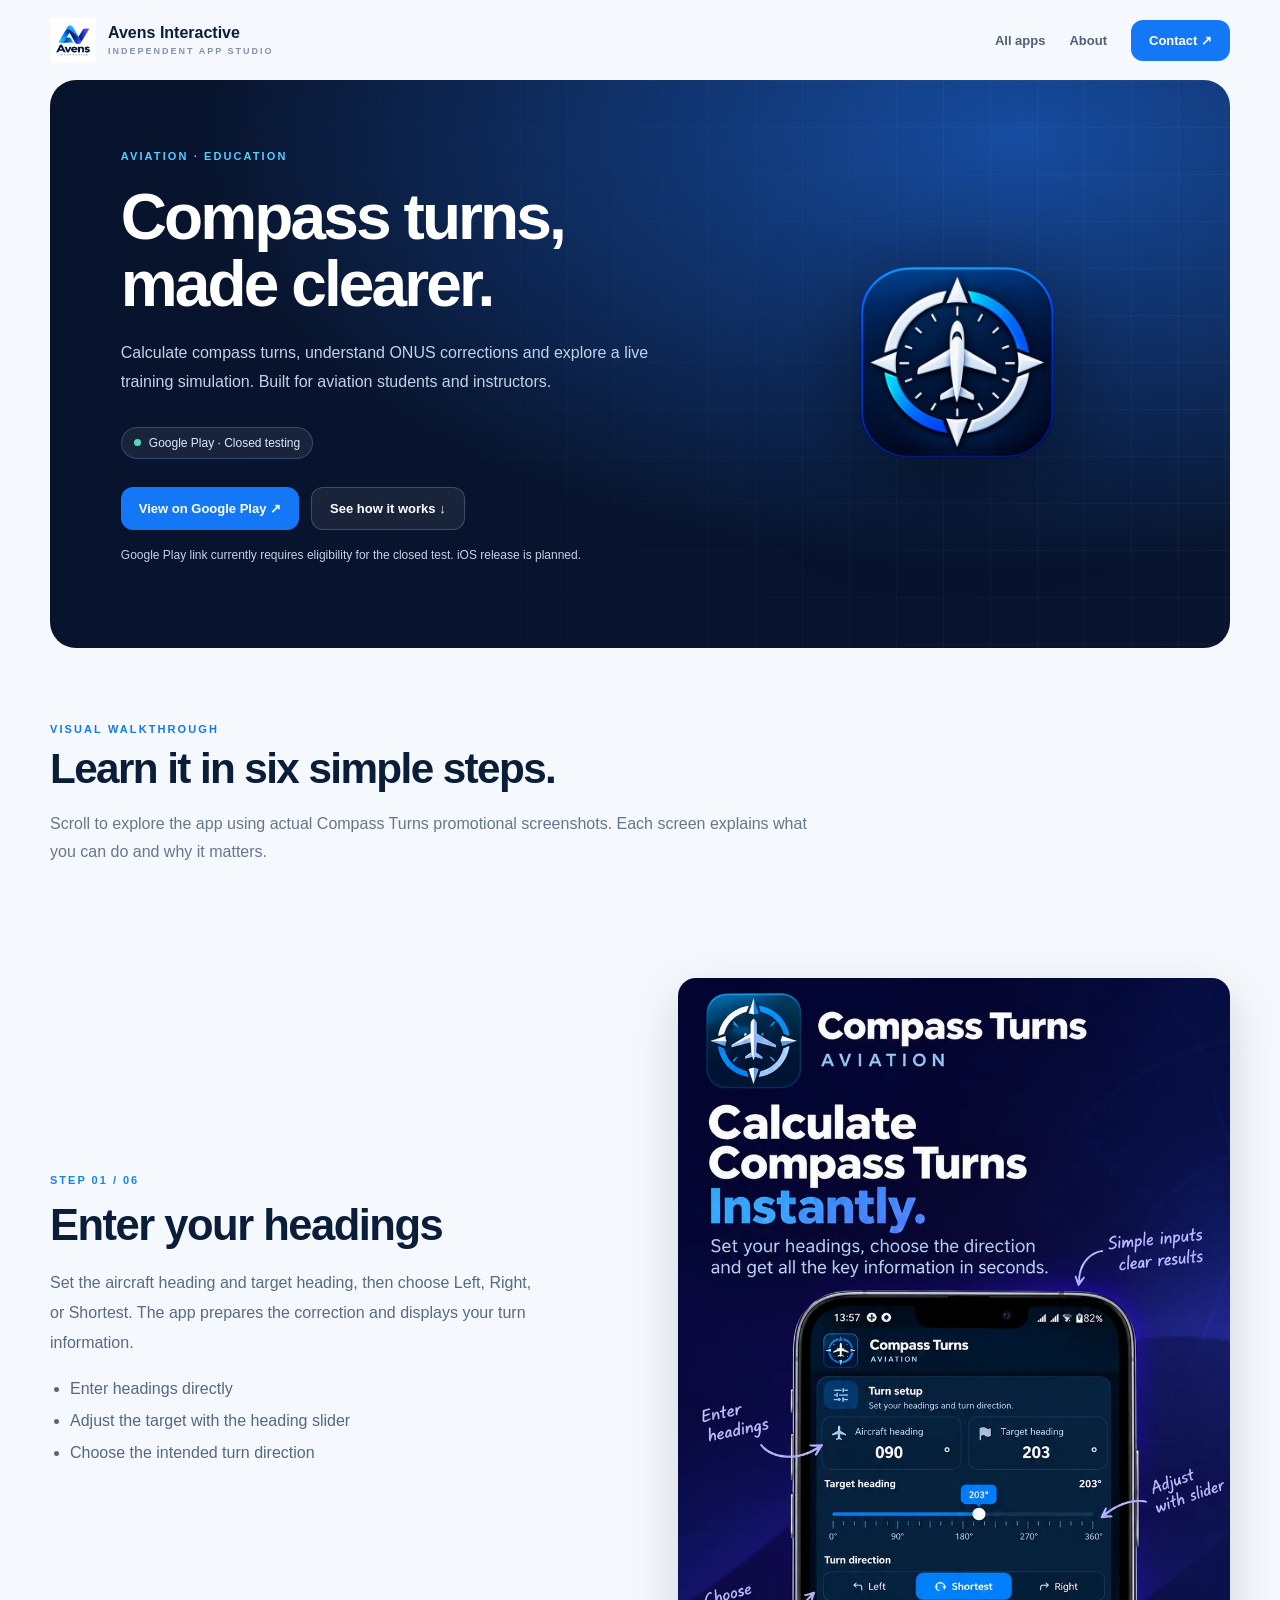
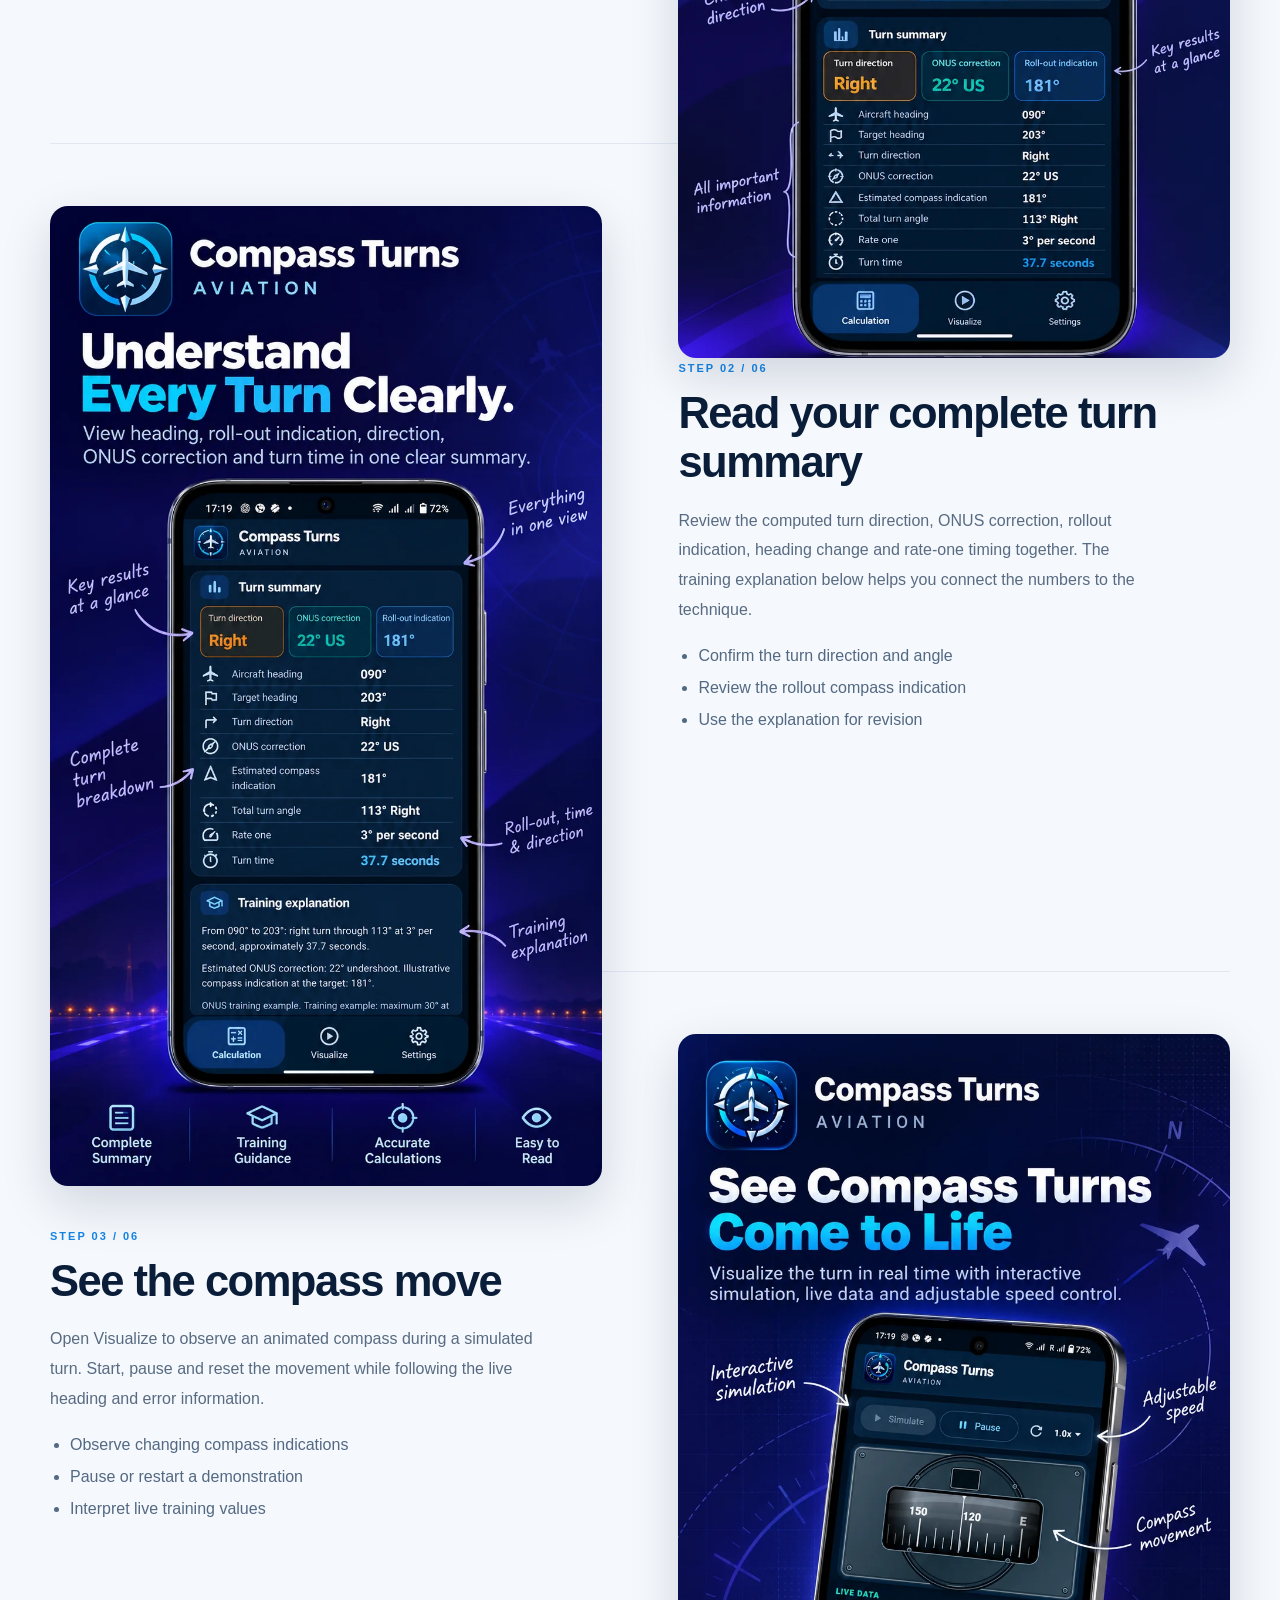
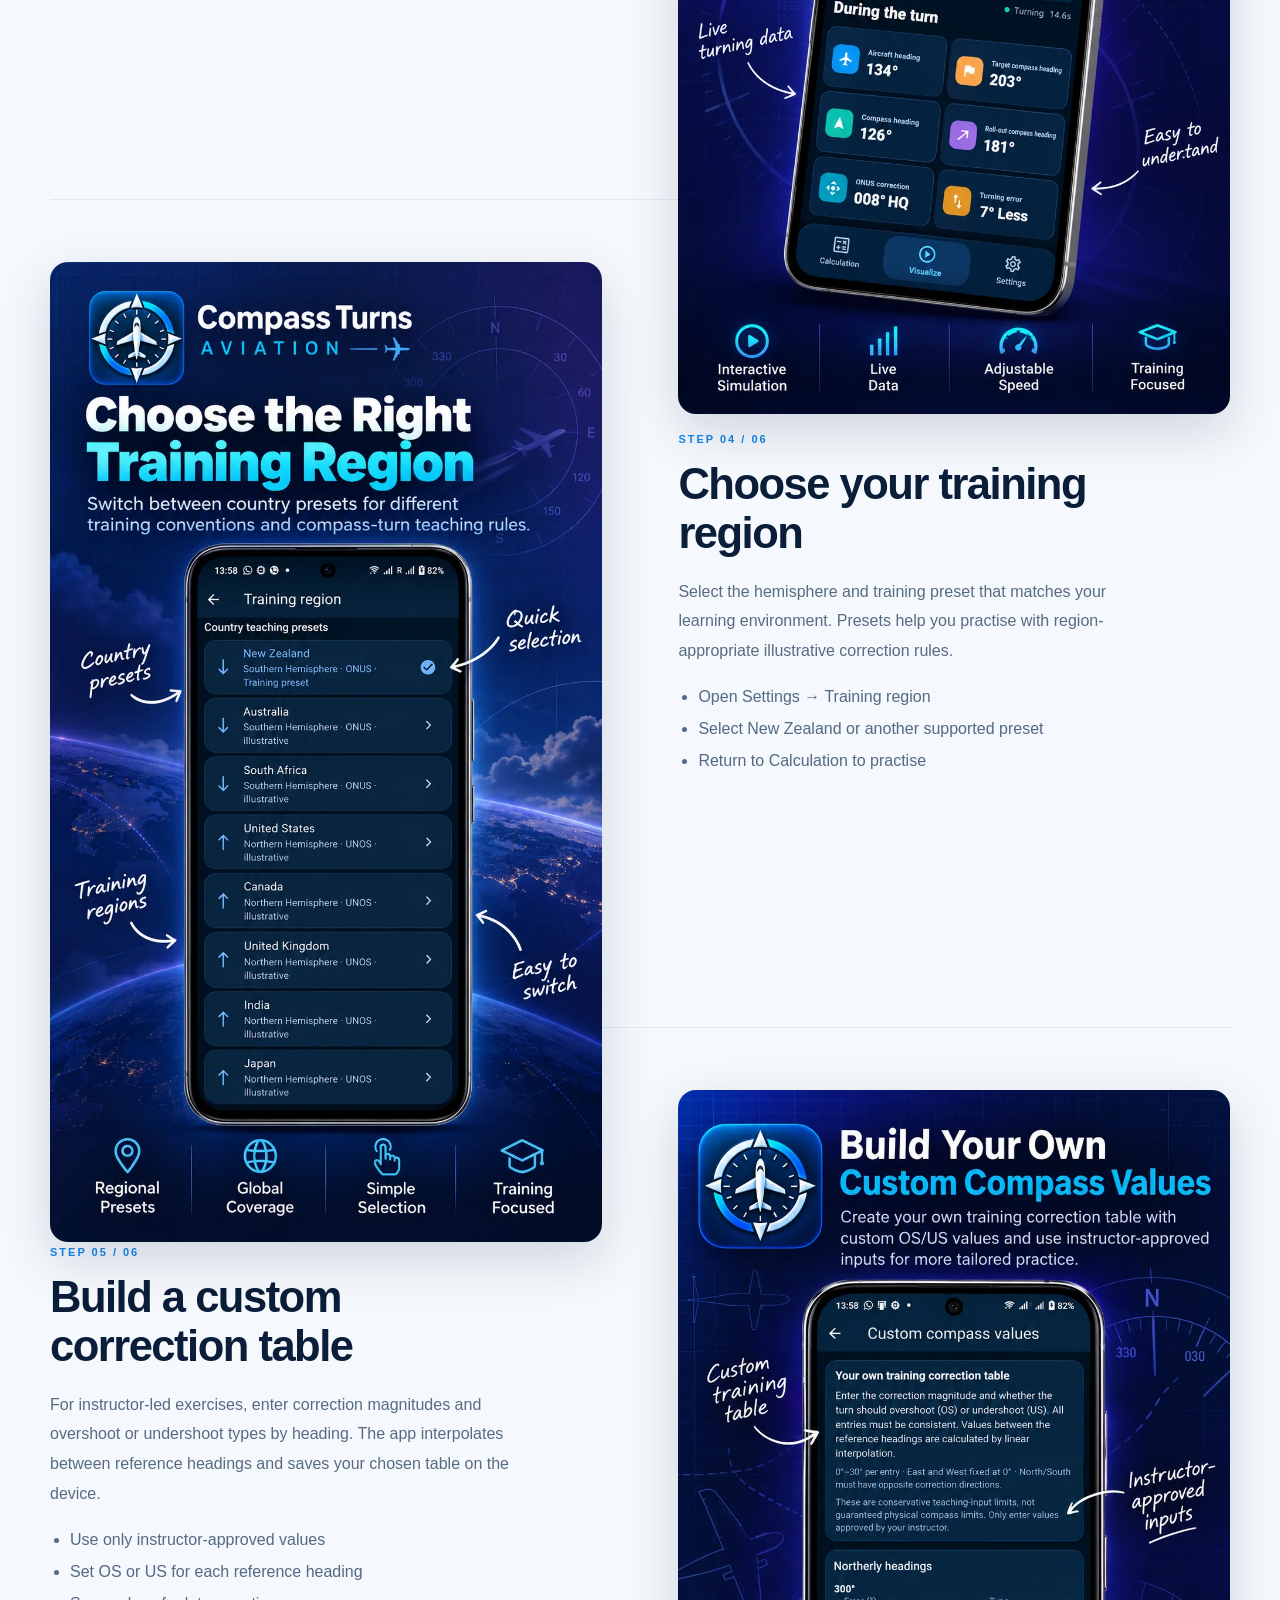
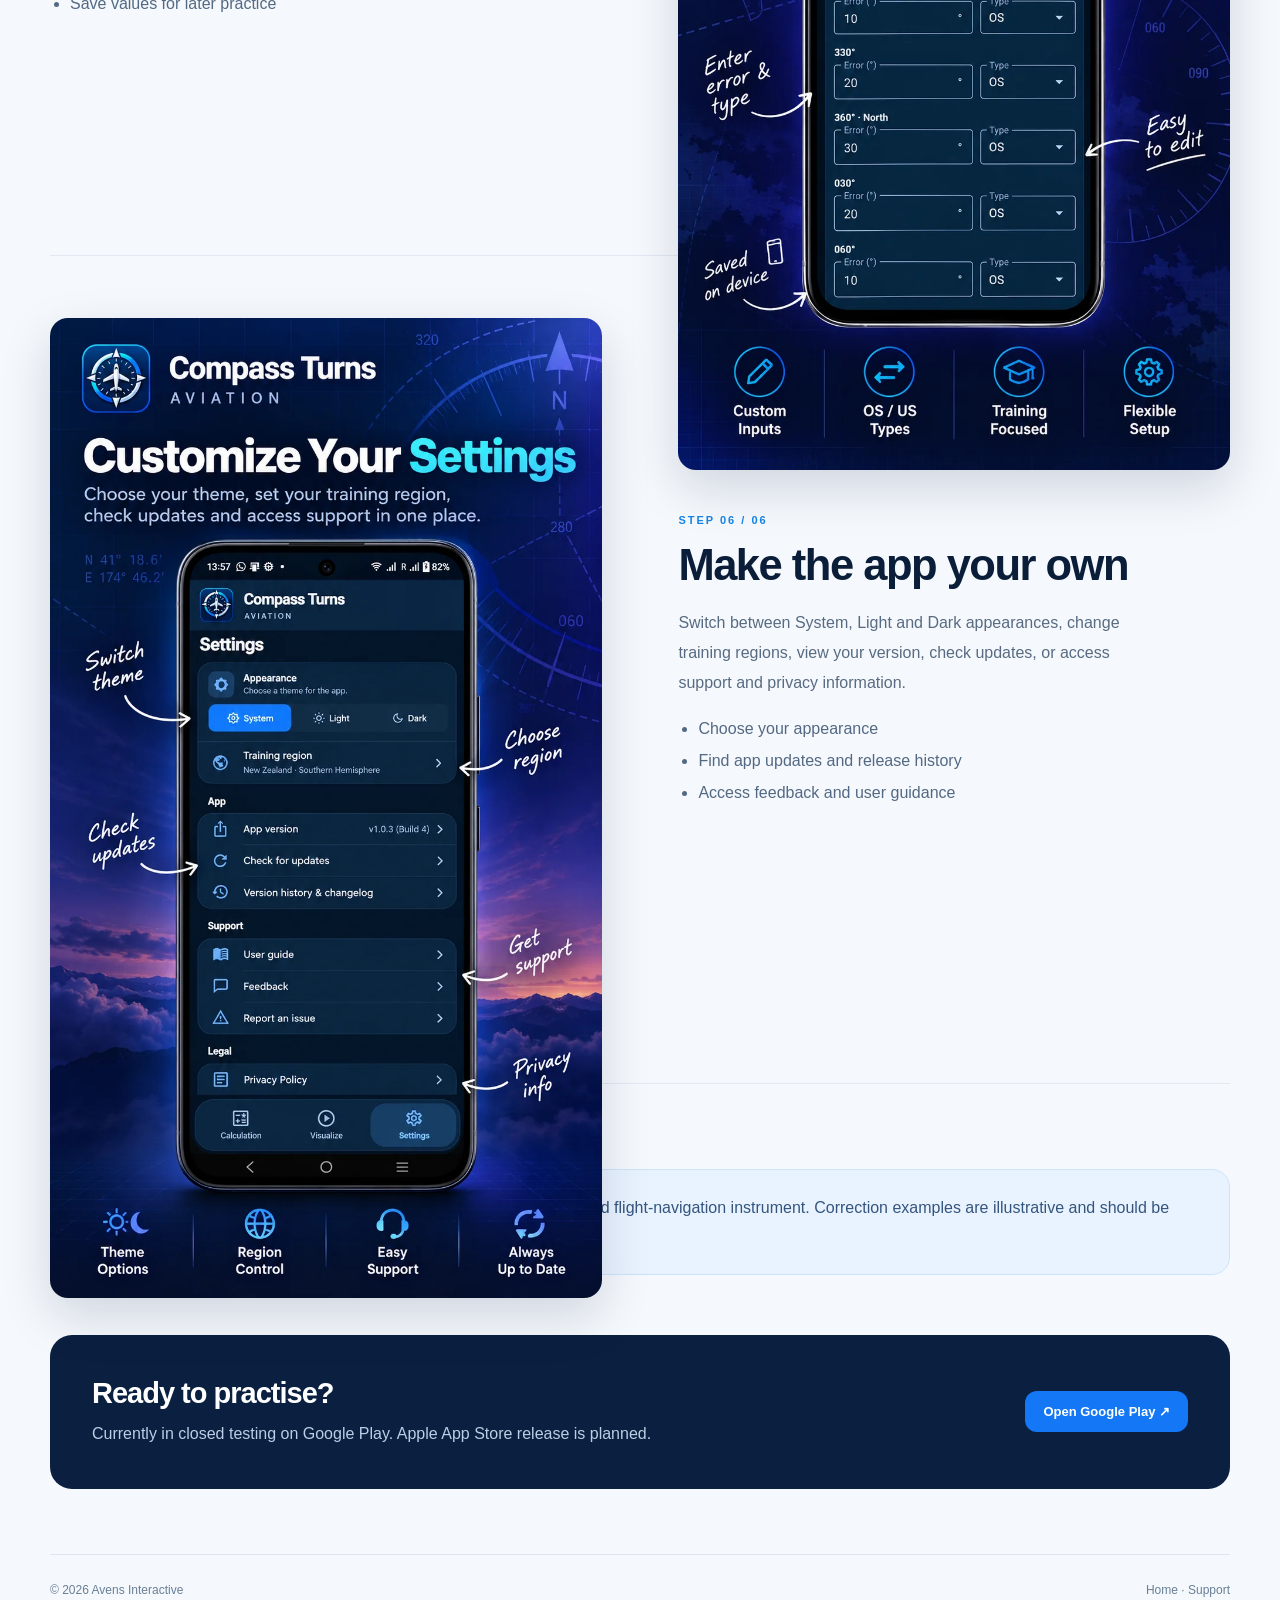
==== commit 22f9887e: "Add files via upload" ====
--- a/compass-turns.html
+++ b/compass-turns.html
@@ -1 +1 @@
-<!doctype html><html lang="en"><head><meta charset="utf-8"><meta name="viewport" content="width=device-width, initial-scale=1"><meta name="theme-color" content="#081b39"><meta name="description" content="A visual guide to Compass Turns heading calculations, compass simulations and training presets."><meta property="og:title" content="Compass Turns – Aviation | Avens Interactive"><meta property="og:image" content="https://arfeen-dev.github.io/assets/avens.webp"><link rel="icon" type="image/png" href="favicon.png"><link rel="apple-touch-icon" href="favicon.png"><link rel="stylesheet" href="assets/site.css"><title>Compass Turns – Aviation | Avens Interactive</title></head><body><div class="wrap"><header class="site-header"><a class="brand" href="index.html" aria-label="Avens Interactive home"><img class="brand-logo" src="assets/avens.webp" alt="Avens Interactive logo"><span class="brand-name">Avens Interactive<small>INDEPENDENT APP STUDIO</small></span></a><nav class="site-nav" aria-label="Main navigation"><a href="index.html#apps">Apps</a><a href="index.html#about">About</a><a class="nav-pill" href="index.html#contact">Contact ↗</a></nav></header><main><section class="app-hero"><div><div class="eyebrow" style="color:#79d1ff">AVIATION · EDUCATION</div><h1>Understand every turn.<br>Practise with confidence.</h1><p>Compass Turns – Aviation helps student pilots explore magnetic compass turning errors through clear calculations, helpful summaries and interactive training simulations.</p><span class="status">Google Play · Closed testing</span><div class="actions" style="margin-top:25px"><a class="button light" href="https://play.google.com/store/apps/details?id=com.azaviation.compass_turns" target="_blank" rel="noopener">View on Google Play ↗</a><a class="button outline" href="#guide">Explore the guide ↓</a></div><p style="font-size:12px;margin-top:14px">Google Play access is currently limited to approved closed testers. App Store release is planned.</p></div><img src="assets/compass.webp" alt="Compass Turns app logo"></section><section class="guide-heading" id="guide"><div class="eyebrow">GUIDED WALKTHROUGH</div><h2 class="section-title">Explore the app, one screen at a time.</h2><p>Scroll through six screens showing the app's key features. Images are promotional illustrations; exact interface details may change between releases.</p></section><div class="walkthrough"><section class="guide-card"><div class="guide-copy"><div class="step-count">STEP 01 / 06</div><h2>Enter your headings</h2><p>Set your aircraft heading and target heading, then select Left, Right or Shortest. Compass Turns prepares the training correction for the selected region.</p><ul><li>Enter headings directly</li><li>Use the target heading slider</li><li>Choose the intended turn direction</li></ul></div><div class="guide-media"><img src="assets/screenshots/01-calculation.webp" loading="lazy" alt="Compass Turns walkthrough illustration for Enter your headings"></div></section><section class="guide-card"><div class="guide-copy"><div class="step-count">STEP 02 / 06</div><h2>Understand your turn summary</h2><p>Review direction, ONUS correction, estimated rollout indication, heading change and rate-one timing. The explanatory section shows how the numbers fit together.</p><ul><li>Check rollout indication and correction</li><li>See estimated turn time</li><li>Read the training explanation</li></ul></div><div class="guide-media"><img src="assets/screenshots/02-summary.webp" loading="lazy" alt="Compass Turns walkthrough illustration for Understand your turn summary"></div></section><section class="guide-card"><div class="guide-copy"><div class="step-count">STEP 03 / 06</div><h2>Watch the compass turn</h2><p>Open Visualize to follow an animated magnetic compass with changing indications. Simulate, pause and reset while reviewing live training values.</p><ul><li>Start and pause the animation</li><li>Observe compass indications</li><li>Follow changing heading values</li></ul></div><div class="guide-media"><img src="assets/screenshots/03-visualization.webp" loading="lazy" alt="Compass Turns walkthrough illustration for Watch the compass turn"></div></section><section class="guide-card"><div class="guide-copy"><div class="step-count">STEP 04 / 06</div><h2>Select a training region</h2><p>Select a supported training region based on the hemisphere and teaching conventions you are studying.</p><ul><li>Open Training region</li><li>Choose the relevant preset</li><li>Return to Calculation</li></ul></div><div class="guide-media"><img src="assets/screenshots/04-region.webp" loading="lazy" alt="Compass Turns walkthrough illustration for Select a training region"></div></section><section class="guide-card"><div class="guide-copy"><div class="step-count">STEP 05 / 06</div><h2>Customize your correction table</h2><p>Enter your instructor-approved reference correction magnitudes and OS/US types. Custom values remain saved on your device.</p><ul><li>Adjust correction magnitudes</li><li>Choose overshoot or undershoot</li><li>Save for future practice</li></ul></div><div class="guide-media"><img src="assets/screenshots/05-custom.webp" loading="lazy" alt="Compass Turns walkthrough illustration for Customize your correction table"></div></section><section class="guide-card"><div class="guide-copy"><div class="step-count">STEP 06 / 06</div><h2>Choose your settings</h2><p>Switch your appearance, select a region, review app updates and access help or legal information.</p><ul><li>Light, Dark and System themes</li><li>Updates and version history</li><li>Feedback and support</li></ul></div><div class="guide-media"><img src="assets/screenshots/06-settings.webp" loading="lazy" alt="Compass Turns walkthrough illustration for Choose your settings"></div></section></div><div class="notice"><strong>Training use only.</strong> Compass Turns is an educational training aid, not an approved flight-navigation instrument. Confirm procedures and corrections using your instructor and approved training references.</div><section class="closing"><div><h2>Ready to practise?</h2><p>Currently in Google Play closed testing. iOS release is planned.</p></div><a class="button light" href="https://play.google.com/store/apps/details?id=com.azaviation.compass_turns" target="_blank" rel="noopener">View Google Play ↗</a></section></main><footer class="footer"><span>© <span class="year">2026</span> Avens Interactive. Thoughtfully built.</span><div class="footer-links"><a href="index.html">Home</a><a href="https://github.com/arfeen-dev" target="_blank" rel="noopener">GitHub</a><a href="mailto:arfeenziavoudine@gmail.com">Support</a></div></footer></div><script src="assets/site.js" defer></script></body></html>+<!doctype html><html lang="en"><head><meta charset="utf-8"><meta name="viewport" content="width=device-width,initial-scale=1"><meta name="theme-color" content="#08152c"><meta name="description" content="Learn how to use Compass Turns – Aviation with a visual guide to headings, simulation, training regions and custom corrections."><title>Compass Turns – Aviation | Avens Interactive</title><link rel="icon" href="assets/avens.webp" type="image/webp"><link rel="stylesheet" href="assets/site.css"></head><body><div class="wrap"><header class="nav"><a class="brand" href="index.html"><img src="assets/avens.webp" alt="Avens Interactive logo"><span>Avens Interactive<small>INDEPENDENT APP STUDIO</small></span></a><nav class="nav-links"><a href="index.html#apps">All apps</a><a href="index.html#about">About</a><a class="button" href="index.html#contact">Contact ↗</a></nav></header><main><section class="hero"><div><div class="eyebrow">Aviation · Education</div><h1>Compass turns,<br>made clearer.</h1><p>Calculate compass turns, understand ONUS corrections and explore a live training simulation. Built for aviation students and instructors.</p><div class="status"><i class="dot"></i>Google Play · Closed testing</div><div class="hero-actions"><a class="button" href="https://play.google.com/store/apps/details?id=com.azaviation.compass_turns" target="_blank" rel="noopener">View on Google Play ↗</a><a class="button ghost" href="#walkthrough">See how it works ↓</a></div><p style="font-size:12px;margin-top:15px">Google Play link currently requires eligibility for the closed test. iOS release is planned.</p></div><img class="hero-logo" src="assets/compass.webp" alt="Compass Turns app icon"></section><section class="intro" id="walkthrough"><div class="eyebrow" style="color:#1379ee">Visual walkthrough</div><h2>Learn it in six simple steps.</h2><p>Scroll to explore the app using actual Compass Turns promotional screenshots. Each screen explains what you can do and why it matters.</p></section><div class="walkthrough"><section class="walk-row"><div class="walk-content"><div class="step-num">Step 01 / 06</div><h3>Enter your headings</h3><p>Set the aircraft heading and target heading, then choose Left, Right, or Shortest. The app prepares the correction and displays your turn information.</p><ul><li>Enter headings directly</li><li>Adjust the target with the heading slider</li><li>Choose the intended turn direction</li></ul></div><div class="walk-visual"><img src="assets/screenshots/01-calculation.webp" alt="Compass Turns screenshot showing enter your headings" loading="lazy" decoding="async" width="928" height="1648"></div></section><section class="walk-row"><div class="walk-content"><div class="step-num">Step 02 / 06</div><h3>Read your complete turn summary</h3><p>Review the computed turn direction, ONUS correction, rollout indication, heading change and rate-one timing together. The training explanation below helps you connect the numbers to the technique.</p><ul><li>Confirm the turn direction and angle</li><li>Review the rollout compass indication</li><li>Use the explanation for revision</li></ul></div><div class="walk-visual"><img src="assets/screenshots/02-summary.webp" alt="Compass Turns screenshot showing read your complete turn summary" loading="lazy" decoding="async" width="928" height="1648"></div></section><section class="walk-row"><div class="walk-content"><div class="step-num">Step 03 / 06</div><h3>See the compass move</h3><p>Open Visualize to observe an animated compass during a simulated turn. Start, pause and reset the movement while following the live heading and error information.</p><ul><li>Observe changing compass indications</li><li>Pause or restart a demonstration</li><li>Interpret live training values</li></ul></div><div class="walk-visual"><img src="assets/screenshots/03-visualization.webp" alt="Compass Turns screenshot showing see the compass move" loading="lazy" decoding="async" width="928" height="1648"></div></section><section class="walk-row"><div class="walk-content"><div class="step-num">Step 04 / 06</div><h3>Choose your training region</h3><p>Select the hemisphere and training preset that matches your learning environment. Presets help you practise with region-appropriate illustrative correction rules.</p><ul><li>Open Settings → Training region</li><li>Select New Zealand or another supported preset</li><li>Return to Calculation to practise</li></ul></div><div class="walk-visual"><img src="assets/screenshots/04-region.webp" alt="Compass Turns screenshot showing choose your training region" loading="lazy" decoding="async" width="928" height="1648"></div></section><section class="walk-row"><div class="walk-content"><div class="step-num">Step 05 / 06</div><h3>Build a custom correction table</h3><p>For instructor-led exercises, enter correction magnitudes and overshoot or undershoot types by heading. The app interpolates between reference headings and saves your chosen table on the device.</p><ul><li>Use only instructor-approved values</li><li>Set OS or US for each reference heading</li><li>Save values for later practice</li></ul></div><div class="walk-visual"><img src="assets/screenshots/05-custom.webp" alt="Compass Turns screenshot showing build a custom correction table" loading="lazy" decoding="async" width="928" height="1648"></div></section><section class="walk-row"><div class="walk-content"><div class="step-num">Step 06 / 06</div><h3>Make the app your own</h3><p>Switch between System, Light and Dark appearances, change training regions, view your version, check updates, or access support and privacy information.</p><ul><li>Choose your appearance</li><li>Find app updates and release history</li><li>Access feedback and user guidance</li></ul></div><div class="walk-visual"><img src="assets/screenshots/06-settings.webp" alt="Compass Turns screenshot showing make the app your own" loading="lazy" decoding="async" width="928" height="1648"></div></section></div><aside class="note"><strong>Training use only.</strong> Compass Turns is an educational tool, not an approved flight-navigation instrument. Correction examples are illustrative and should be checked against your instructor and approved training material.</aside><section class="cta"><div><h2>Ready to practise?</h2><p>Currently in closed testing on Google Play. Apple App Store release is planned.</p></div><a class="button" href="https://play.google.com/store/apps/details?id=com.azaviation.compass_turns" target="_blank" rel="noopener">Open Google Play ↗</a></section></main><footer><span>© <span id="year">2026</span> Avens Interactive</span><div><a href="index.html">Home</a> · <a href="mailto:arfeenziavoudine@gmail.com">Support</a></div></footer></div><script>document.getElementById('year').textContent=new Date().getFullYear();</script><script>const rows=document.querySelectorAll('.walk-row');if('IntersectionObserver' in window){const observer=new IntersectionObserver(entries=>entries.forEach(e=>{if(e.isIntersecting)e.target.classList.add('is-visible')}),{threshold:.12});rows.forEach(el=>observer.observe(el))}else rows.forEach(el=>el.classList.add('is-visible'));</script></body></html>
--- a/assets/site.css
+++ b/assets/site.css
@@ -1,14 +1,2 @@
-@import url('https://fonts.googleapis.com/css2?family=DM+Sans:wght@400;500;600;700;800&family=Manrope:wght@400;500;600;700;800&display=swap');
-:root{--ink:#10223a;--muted:#60718a;--paper:#f5f8fc;--line:#dce5f0;--blue:#1878ed;--navy:#081b39;--cyan:#4dd9ff}
-*,*::before,*::after{box-sizing:border-box}html{scroll-behavior:smooth}body{margin:0;background:var(--paper);color:var(--ink);font:15px/1.65 'DM Sans',-apple-system,BlinkMacSystemFont,'Segoe UI',sans-serif;overflow-x:hidden}img{max-width:100%;display:block}button,a{font:inherit}button{cursor:pointer}a{color:inherit;text-decoration:none}a:focus-visible,button:focus-visible{outline:3px solid #6fc8ff;outline-offset:4px}.wrap{width:min(1180px,calc(100% - 48px));margin-inline:auto}.eyebrow{font:800 11px/1.4 Manrope,sans-serif;letter-spacing:2.2px;text-transform:uppercase;color:#2380f2}.muted{color:var(--muted)}
-.site-header{height:84px;display:flex;align-items:center;justify-content:space-between;gap:18px}.brand{display:flex;align-items:center;gap:11px;min-width:0}.brand-logo{width:52px;height:52px;object-fit:contain;mix-blend-mode:multiply;flex-shrink:0}.brand-name{font:800 17px/1.15 Manrope,sans-serif;letter-spacing:-.6px;white-space:nowrap}.brand-name small{display:block;letter-spacing:2.25px;font:700 9px/1.5 'DM Sans',sans-serif;color:#75869c;margin-top:4px}.site-nav{display:flex;align-items:center;gap:30px}.site-nav a{font-weight:700;color:#53647b;font-size:13px}.site-nav a:hover,.textlink:hover{color:var(--blue)}.site-nav .nav-pill{background:white;border:1px solid var(--line);padding:9px 15px;border-radius:12px;color:var(--ink)}.site-nav .nav-pill:hover{border-color:#9bc3fa}
-.hero{min-height:470px;padding:65px clamp(30px,5.5vw,80px);border-radius:26px;background:radial-gradient(ellipse at 83% 28%,#144e9b 0%,transparent 45%),linear-gradient(120deg,#061730,#0a2346);color:white;display:grid;grid-template-columns:minmax(0,1.16fr) minmax(0,.84fr);gap:38px;align-items:center;position:relative;isolation:isolate;overflow:hidden}.hero:after{content:'';position:absolute;inset:0;background-image:linear-gradient(#ffffff08 1px,transparent 1px),linear-gradient(90deg,#ffffff08 1px,transparent 1px);background-size:48px 48px;mask-image:linear-gradient(90deg,transparent,#000);z-index:-1}.hero h1{font:800 clamp(38px,4.1vw,62px)/1.1 Manrope,sans-serif;letter-spacing:-2.9px;margin:20px 0 22px;text-wrap:balance}.hero h1 em{font-style:normal;color:#64cfff}.hero p{color:#bcd1e9;max-width:540px;font-size:16px;margin:0 0 26px;line-height:1.8}.hero-graphic{height:320px;display:grid;place-items:center;position:relative}.hero-graphic img{width:min(270px,75%);object-fit:contain;filter:drop-shadow(0 20px 40px #0008);animation:levitate 7s ease-in-out infinite}.hero-ring{position:absolute;width:310px;max-width:100%;aspect-ratio:1;border-radius:50%;border:1px solid #79c5ff43;animation:spin 38s linear infinite}.hero-ring::after{content:'';position:absolute;inset:36px;border-radius:50%;border:1px dashed #79c5ff55}.actions{display:flex;gap:11px;flex-wrap:wrap}.button{display:inline-flex;align-items:center;justify-content:center;gap:9px;padding:12px 18px;border-radius:11px;font-weight:800;font-size:13px;transition:background .2s,transform .2s,border-color .2s;border:1px solid transparent}.button:hover{transform:translateY(-2px)}.button.primary{background:#2285f7;color:white}.button.light{background:#fff;color:#0c2850}.button.outline{background:#ffffff10;border-color:#ffffff44;color:#fff}.button.soft{background:#ebf3ff;color:#125ab1}.button.outline-dark{border-color:#bfd3ea;background:#fff;color:var(--ink)}
-.section{padding-top:84px}.section-title{font:800 clamp(28px,3vw,41px)/1.18 Manrope,sans-serif;letter-spacing:-1.5px;margin:10px 0}.section-intro{display:grid;grid-template-columns:minmax(0,1fr) minmax(0,360px);gap:30px;align-items:end;margin-bottom:28px}.section-intro p{margin:0;color:var(--muted);max-width:360px;line-height:1.75}.section-intro .section-title{max-width:620px}.carousel-wrap{position:relative;background:linear-gradient(130deg,#edf4fc,#e8f2fc);border:1px solid #dbe8f6;border-radius:24px;padding:28px 70px 20px;overflow:hidden}.carousel-window{overflow:hidden;touch-action:pan-y}.carousel-track{display:flex;transition:transform .7s cubic-bezier(.22,.68,0,1.08);will-change:transform}.feature-slide{flex:0 0 100%;min-width:0;display:grid;grid-template-columns:minmax(0,.85fr) minmax(0,1.15fr);align-items:center;gap:35px;min-height:350px}.slide-copy{padding:20px 8px}.slide-copy .count{color:#6a7f9d;font-size:12px;font-weight:800;letter-spacing:1.5px}.slide-copy h3{font:800 clamp(27px,3.3vw,42px)/1.15 Manrope,sans-serif;letter-spacing:-1.7px;margin:14px 0}.slide-copy p{color:#60738d;max-width:430px;font-size:15px;line-height:1.85;margin:0 0 23px}.slide-visual{height:320px;display:grid;place-items:center;border-radius:18px;overflow:hidden;position:relative}.slide-visual::before{content:'';position:absolute;inset:0;background-image:linear-gradient(#ffffff12 1px,transparent 1px),linear-gradient(90deg,#ffffff12 1px,transparent 1px);background-size:40px 40px}.slide-visual.compass{background:radial-gradient(circle at 70% 25%,#1e62be,#081d41 70%)}.slide-visual.pondy{background:radial-gradient(circle at 70% 25%,#e6fff1,#b6e9d3 70%)}.slide-visual.vaultra{background:radial-gradient(circle at 70% 25%,#2662bb,#071b40 70%)}.slide-visual img{width:min(240px,70%);height:240px;object-fit:contain;filter:drop-shadow(0 16px 25px #061c3d44);z-index:1}.status{display:inline-flex;align-items:center;padding:6px 11px;border-radius:99px;background:#e1f1fd;color:#0f679b;font-size:11px;font-weight:800}.status.soon{background:#fff1d8;color:#926012}.carousel-arrow{width:42px;height:42px;border-radius:50%;border:1px solid #cfdfef;background:#fff;display:grid;place-items:center;position:absolute;top:50%;transform:translateY(-50%);font-size:26px;z-index:3;color:#133e73;box-shadow:0 5px 15px #11263c0c}.carousel-arrow:hover{background:#e5f2ff}.carousel-arrow.prev{left:16px}.carousel-arrow.next{right:16px}.carousel-controls{display:flex;align-items:center;justify-content:center;gap:8px;padding:18px 0 0}.carousel-dot{width:9px;height:9px;border:0;padding:0;background:#afc4d9;border-radius:99px;transition:width .2s,background .2s}.carousel-dot.active{width:28px;background:#1e80ed}.carousel-hint{text-align:center;color:#8595ab;font-size:11px;margin:6px 0 0}
-.app-grid{display:grid;grid-template-columns:repeat(3,minmax(0,1fr));gap:18px;margin-top:30px}.app-card{background:white;border:1px solid var(--line);border-radius:19px;overflow:hidden;display:flex;flex-direction:column;transition:transform .22s,box-shadow .22s}.app-card:hover{transform:translateY(-5px);box-shadow:0 15px 30px #0b305014}.app-art{height:190px;display:grid;place-items:center}.app-art.compass{background:#0b2a55}.app-art.pondy{background:#e4f6ec}.app-art.vaultra{background:#0a2248}.app-art img{width:135px;height:135px;object-fit:contain}.app-card-content{padding:22px;display:flex;flex:1;flex-direction:column}.app-card h3{font:800 22px Manrope,sans-serif;letter-spacing:-.7px;margin:10px 0 6px}.app-card p{color:var(--muted);font-size:13px;margin:0 0 20px;flex:1}.textlink{font-weight:800;color:#146ce1;font-size:13px}
-.about{background:white;border:1px solid var(--line);border-radius:22px;padding:38px;display:grid;grid-template-columns:.8fr 1.2fr;gap:46px;align-items:center}.about-visual{min-height:275px;background:#f0f5fd;border-radius:16px;display:grid;place-items:center}.about-visual img{width:min(240px,75%);object-fit:contain;mix-blend-mode:multiply}.about p{color:var(--muted);font-size:15px;line-height:1.85}.contact{margin:76px 0 48px;padding:32px 40px;border-radius:21px;background:#0a2244;color:white;display:flex;align-items:center;justify-content:space-between;gap:26px}.contact h2{font:800 27px Manrope,sans-serif;margin:6px 0}.contact p{color:#b7c9df;margin:0}.footer{border-top:1px solid var(--line);display:flex;justify-content:space-between;gap:22px;padding:26px 0 40px;color:#76869b;font-size:12px}.footer-links{display:flex;gap:18px;flex-wrap:wrap}
-.app-hero{padding:57px clamp(25px,5vw,68px);border-radius:24px;color:white;display:grid;grid-template-columns:minmax(0,1.3fr) minmax(0,.7fr);gap:35px;align-items:center;background:radial-gradient(circle at 80% 20%,#1b59ad,#071a36 70%);overflow:hidden}.app-hero h1{font:800 clamp(39px,4vw,60px)/1.12 Manrope,sans-serif;letter-spacing:-2px;margin:16px 0 20px}.app-hero p{color:#c2d5ed;line-height:1.8;max-width:580px}.app-hero img{width:min(250px,80%);justify-self:center;filter:drop-shadow(0 18px 35px #0008)}.app-hero .status{background:#244f81;color:#e4f3ff}.app-hero .status.soon{background:#514326;color:#fff0bd}.guide-heading{padding:68px 0 10px}.guide-heading p{max-width:690px;color:var(--muted)}.walkthrough{display:grid;gap:24px;padding-top:24px}.guide-card{border:1px solid var(--line);border-radius:22px;background:#fff;padding:clamp(22px,3vw,36px);display:grid;grid-template-columns:minmax(0,.83fr) minmax(0,1.17fr);gap:clamp(25px,4vw,60px);align-items:center;overflow:hidden;min-height:520px;opacity:1;transform:none}.guide-card:nth-child(even) .guide-copy{order:2}.guide-card:nth-child(even) .guide-media{order:1}.guide-copy{min-width:0}.step-count{font-weight:800;color:#2584ec;letter-spacing:2px;font-size:11px}.guide-copy h2{font:800 clamp(26px,2.6vw,37px)/1.18 Manrope,sans-serif;letter-spacing:-1.2px;margin:13px 0 14px}.guide-copy p{font-size:15px;color:#5d708a;line-height:1.8}.guide-copy ul{color:#61758f;padding-left:20px;line-height:2}.guide-media{position:relative;background:radial-gradient(circle at 60% 30%,#224f9e,#08183b 75%);border-radius:17px;min-width:0;height:480px;display:grid;place-items:center;overflow:hidden;padding:17px}.guide-media img{height:100%;width:auto;max-width:100%;object-fit:contain;border-radius:9px;filter:drop-shadow(0 10px 18px #0004);transition:transform .75s cubic-bezier(.2,.8,.2,1)}.guide-card:hover .guide-media img{transform:scale(1.035)}.guide-card.reveal-ready{opacity:0;transform:translateY(25px);transition:opacity .7s,transform .7s}.guide-card.reveal-ready.visible{opacity:1;transform:none}.notice{background:#e8f3ff;border:1px solid #caddf5;padding:23px 27px;border-radius:15px;color:#41617f;margin-top:40px}.closing{background:#0b2448;color:#fff;padding:30px;border-radius:19px;margin:45px 0 56px;display:flex;justify-content:space-between;align-items:center;gap:20px}.closing h2{margin:0 0 8px;font:800 27px Manrope}.closing p{margin:0;color:#b4c9e5}.feature-grid{display:grid;grid-template-columns:repeat(3,minmax(0,1fr));gap:17px;margin:28px 0 40px}.feature{padding:25px;border:1px solid var(--line);border-radius:17px;background:white}.feature h3{font:800 19px Manrope;margin:0 0 10px}.feature p{color:var(--muted);margin:0;font-size:14px}.phase{background:white;border:1px solid var(--line);border-radius:18px;padding:30px;margin:25px 0 55px}.phase h2{font:800 28px Manrope;margin:0 0 10px}.phase p{color:var(--muted);margin:0}
-@keyframes levitate{50%{transform:translateY(-10px)}}@keyframes spin{to{transform:rotate(360deg)}}
-@media(max-width:900px){.hero,.app-hero{grid-template-columns:1fr 0.7fr;padding:46px 34px}.hero h1{font-size:clamp(35px,4.6vw,52px)}.hero-graphic{height:250px}.hero-ring{width:240px}.hero-graphic img{width:210px}.guide-card{grid-template-columns:minmax(0,.85fr) minmax(0,1.15fr);gap:22px}.guide-media{height:390px}.carousel-wrap{padding-inline:60px}.slide-visual{height:270px}.slide-visual img{height:205px}}
-@media(max-width:700px){.wrap{width:calc(100% - 30px)}.site-header{height:69px}.brand-logo{width:43px;height:43px}.brand-name{font-size:14px}.brand-name small{font-size:8px;letter-spacing:1.5px}.site-nav{gap:13px}.site-nav a:not(.nav-pill){display:none}.site-nav .nav-pill{padding:8px 11px;font-size:12px}.hero{grid-template-columns:1fr;padding:42px 26px 24px;gap:0}.hero h1{letter-spacing:-1.9px;font-size:clamp(37px,8vw,48px)}.hero p{font-size:14px}.hero-graphic{height:210px}.hero-ring{width:205px}.hero-graphic img{width:160px}.section{padding-top:62px}.section-intro{grid-template-columns:1fr;gap:8px}.section-intro p{max-width:none}.carousel-wrap{padding:18px 44px 12px}.feature-slide{grid-template-columns:1fr;gap:6px;min-height:0}.slide-copy{padding:12px 0 0}.slide-copy h3{font-size:29px}.slide-copy p{font-size:13px;margin-bottom:14px}.slide-visual{height:205px}.slide-visual img{height:160px;width:160px}.carousel-arrow{width:31px;height:31px;font-size:22px}.carousel-arrow.prev{left:7px}.carousel-arrow.next{right:7px}.app-grid{grid-template-columns:1fr}.about{grid-template-columns:1fr;padding:22px;gap:20px}.about-visual{min-height:190px}.about-visual img{width:165px}.contact,.closing{padding:25px;display:block}.contact .button,.closing .button{margin-top:18px}.footer{display:block}.footer-links{margin-top:12px}.app-hero{grid-template-columns:1fr;padding:38px 25px;gap:20px}.app-hero h1{font-size:39px}.app-hero img{width:150px}.guide-heading{padding:53px 0 8px}.guide-card{grid-template-columns:1fr;min-height:0;gap:20px;padding:20px}.guide-card:nth-child(even) .guide-copy{order:0}.guide-card:nth-child(even) .guide-media{order:0}.guide-media{height:auto;max-height:none;padding:14px}.guide-media img{width:auto;height:auto;max-height:560px}.guide-copy h2{font-size:30px}.feature-grid{grid-template-columns:1fr}}
-@media(max-width:390px){.brand-name{font-size:12px}.brand-name small{letter-spacing:.8px}.brand-logo{width:36px;height:36px}.site-nav .nav-pill{padding:7px 9px}.carousel-wrap{padding-inline:38px}}
-@media(prefers-reduced-motion:reduce){html{scroll-behavior:auto}*,*::before,*::after{animation:none!important;transition:none!important}.guide-card.reveal-ready{opacity:1!important;transform:none!important}}
+
+:root{--bg:#f5f8fc;--ink:#0a1e39;--muted:#64748b;--blue:#1478f6;--line:#dfe8f2}*{box-sizing:border-box}html{scroll-behavior:smooth}body{margin:0;background:var(--bg);font-family:Inter,-apple-system,BlinkMacSystemFont,"Segoe UI",Roboto,Arial,sans-serif;color:var(--ink);-webkit-font-smoothing:antialiased}a{color:inherit;text-decoration:none}a:focus-visible{outline:3px solid #4abaff;outline-offset:4px}.wrap{width:min(1180px,calc(100% - 48px));margin:auto}.nav{height:80px;display:flex;align-items:center;justify-content:space-between;gap:20px}.brand{display:flex;align-items:center;gap:12px;font-weight:820;font-size:16px}.brand img{width:46px;height:46px;object-fit:contain}.brand small{display:block;letter-spacing:2px;font-size:9px;color:#8492a5;margin-top:4px}.nav-links{display:flex;gap:24px;align-items:center;font-size:13px;color:#516078;font-weight:650}.nav-links a:hover{color:var(--blue)}.nav-links .button{color:white}.button{display:inline-flex;align-items:center;justify-content:center;gap:8px;border-radius:12px;padding:13px 18px;background:var(--blue);color:white;font-size:13px;font-weight:750;transition:transform .2s,background .2s}.button:hover{transform:translateY(-2px);background:#075ad3}.button.ghost{background:white;color:var(--ink);border:1px solid #dbe4f1}.button.dark{background:#122e58}.eyebrow{text-transform:uppercase;letter-spacing:2.1px;font-weight:800;font-size:11px;color:#54cdff}.hero{border-radius:26px;color:#fff;background:radial-gradient(ellipse at 82% 10%,#174ca0,#08142d 60%);padding:70px 6%;display:grid;grid-template-columns:1.2fr .8fr;gap:32px;align-items:center;overflow:hidden;position:relative;isolation:isolate}.hero:after{content:"";position:absolute;inset:0;background-image:linear-gradient(#ffffff09 1px,transparent 1px),linear-gradient(90deg,#ffffff09 1px,transparent 1px);background-size:47px 47px;mask-image:linear-gradient(90deg,transparent,#000);z-index:-1}.hero h1{font-size:clamp(40px,5vw,69px);line-height:1.04;letter-spacing:-2.9px;margin:22px 0}.hero p{line-height:1.8;color:#c2d3e8;max-width:560px;font-size:16px}.hero-logo{width:min(325px,100%);justify-self:center;filter:drop-shadow(0 22px 50px #0008)}.status{display:inline-flex;gap:8px;align-items:center;padding:8px 12px;border:1px solid #7daaff44;background:#ffffff12;border-radius:999px;font-size:12px;color:#d5edff;margin-top:14px}.dot{width:7px;height:7px;background:#52d8bf;border-radius:50%}.hero-actions{display:flex;gap:12px;flex-wrap:wrap;margin-top:28px}.hero-actions .button.ghost{border-color:#6a8bbf66;background:#ffffff12;color:white}.intro{padding:75px 0 24px}.intro h2,.section-title{font-size:clamp(29px,3.3vw,46px);letter-spacing:-1.6px;line-height:1.15;margin:10px 0 12px}.intro p{max-width:760px;color:#67778c;line-height:1.75}.walkthrough{margin-top:10px}.walk-row{min-height:92vh;display:grid;grid-template-columns:1fr 1fr;align-items:center;gap:clamp(28px,6vw,96px);padding:44px 0;border-bottom:1px solid #e1e8f2}.walk-content{max-width:485px}.step-num{font-size:11px;letter-spacing:2px;text-transform:uppercase;color:#1685e6;font-weight:820}.walk-content h3{font-size:clamp(29px,3.4vw,47px);letter-spacing:-1.5px;line-height:1.12;margin:15px 0 19px}.walk-content p{font-size:16px;color:#586b82;line-height:1.85}.walk-content ul{padding-left:20px;color:#536983;line-height:2}.walk-visual{height:min(78vh,710px);width:100%;display:grid;place-items:center;position:sticky;top:11vh;perspective:1200px}.walk-visual img{height:100%;max-width:100%;object-fit:contain;border-radius:18px;box-shadow:0 18px 50px #071c3f27;transform:translateY(24px) scale(.95) rotateY(-5deg);opacity:.72;transition:transform .75s cubic-bezier(.19,1,.22,1),opacity .65s}.walk-row.is-visible .walk-visual img{transform:translateY(0) scale(1) rotateY(0);opacity:1}.walk-row:nth-child(even) .walk-visual{order:-1}.note{margin:85px 0 60px;background:#e9f3ff;border:1px solid #cde3fc;padding:24px 28px;border-radius:18px;color:#34557e;line-height:1.75}.note strong{color:#0c3768}.cta{background:#0b2040;border-radius:22px;margin:40px 0 65px;padding:42px;color:white;display:flex;align-items:center;justify-content:space-between;gap:18px}.cta h2{font-size:29px;letter-spacing:-1px;margin:0 0 10px}.cta p{color:#bbcee5;margin:0;line-height:1.7}footer{border-top:1px solid #dce6f1;padding:28px 0 42px;display:flex;align-items:center;justify-content:space-between;gap:15px;color:#697f97;font-size:12px}.feature-grid{display:grid;grid-template-columns:repeat(3,minmax(0,1fr));gap:17px;padding:20px 0 50px}.feature{border:1px solid var(--line);border-radius:18px;background:white;padding:27px}.feature h3{margin:0 0 11px;font-size:18px}.feature p{margin:0;color:var(--muted);font-size:14px;line-height:1.75}.phase{margin:68px 0 42px;border:1px solid #cfdfef;border-radius:20px;background:#fff;padding:36px}.phase h2{font-size:28px;letter-spacing:-1px;margin:0 0 14px}.phase p{color:#5e7088;line-height:1.8;margin:0} @media(max-width:800px){.hero{padding:48px 32px;grid-template-columns:1fr;text-align:left}.hero-logo{width:210px}.walk-row{grid-template-columns:1fr;min-height:auto;gap:18px;padding:45px 0 56px}.walk-row:nth-child(even) .walk-visual{order:0}.walk-visual{height:auto;max-height:none;position:relative;top:auto}.walk-visual img{max-height:640px;height:auto;max-width:100%;width:auto}.walk-content{max-width:none}.nav-links{gap:12px}.feature-grid{grid-template-columns:1fr 1fr}.cta{padding:30px;display:block}.cta .button{margin-top:22px}}@media(max-width:520px){.wrap{width:calc(100% - 28px)}.nav{height:68px}.brand{font-size:13px;gap:6px}.brand img{width:36px;height:36px}.brand small{font-size:8px;letter-spacing:1px}.nav-links a:first-child{display:none}.hero{padding:38px 23px}.hero h1{font-size:39px;letter-spacing:-1.8px}.hero p{font-size:14px}.intro{padding-top:54px}.walk-content h3{font-size:33px}.walk-content p{font-size:14px}.walk-visual img{border-radius:12px}.feature-grid{grid-template-columns:1fr}.phase{padding:24px}footer{display:block}footer div{margin-top:10px}}@media(prefers-reduced-motion:reduce){html{scroll-behavior:auto}*,*:before,*:after{animation:none!important;transition:none!important}.walk-visual img{transform:none!important;opacity:1!important}}
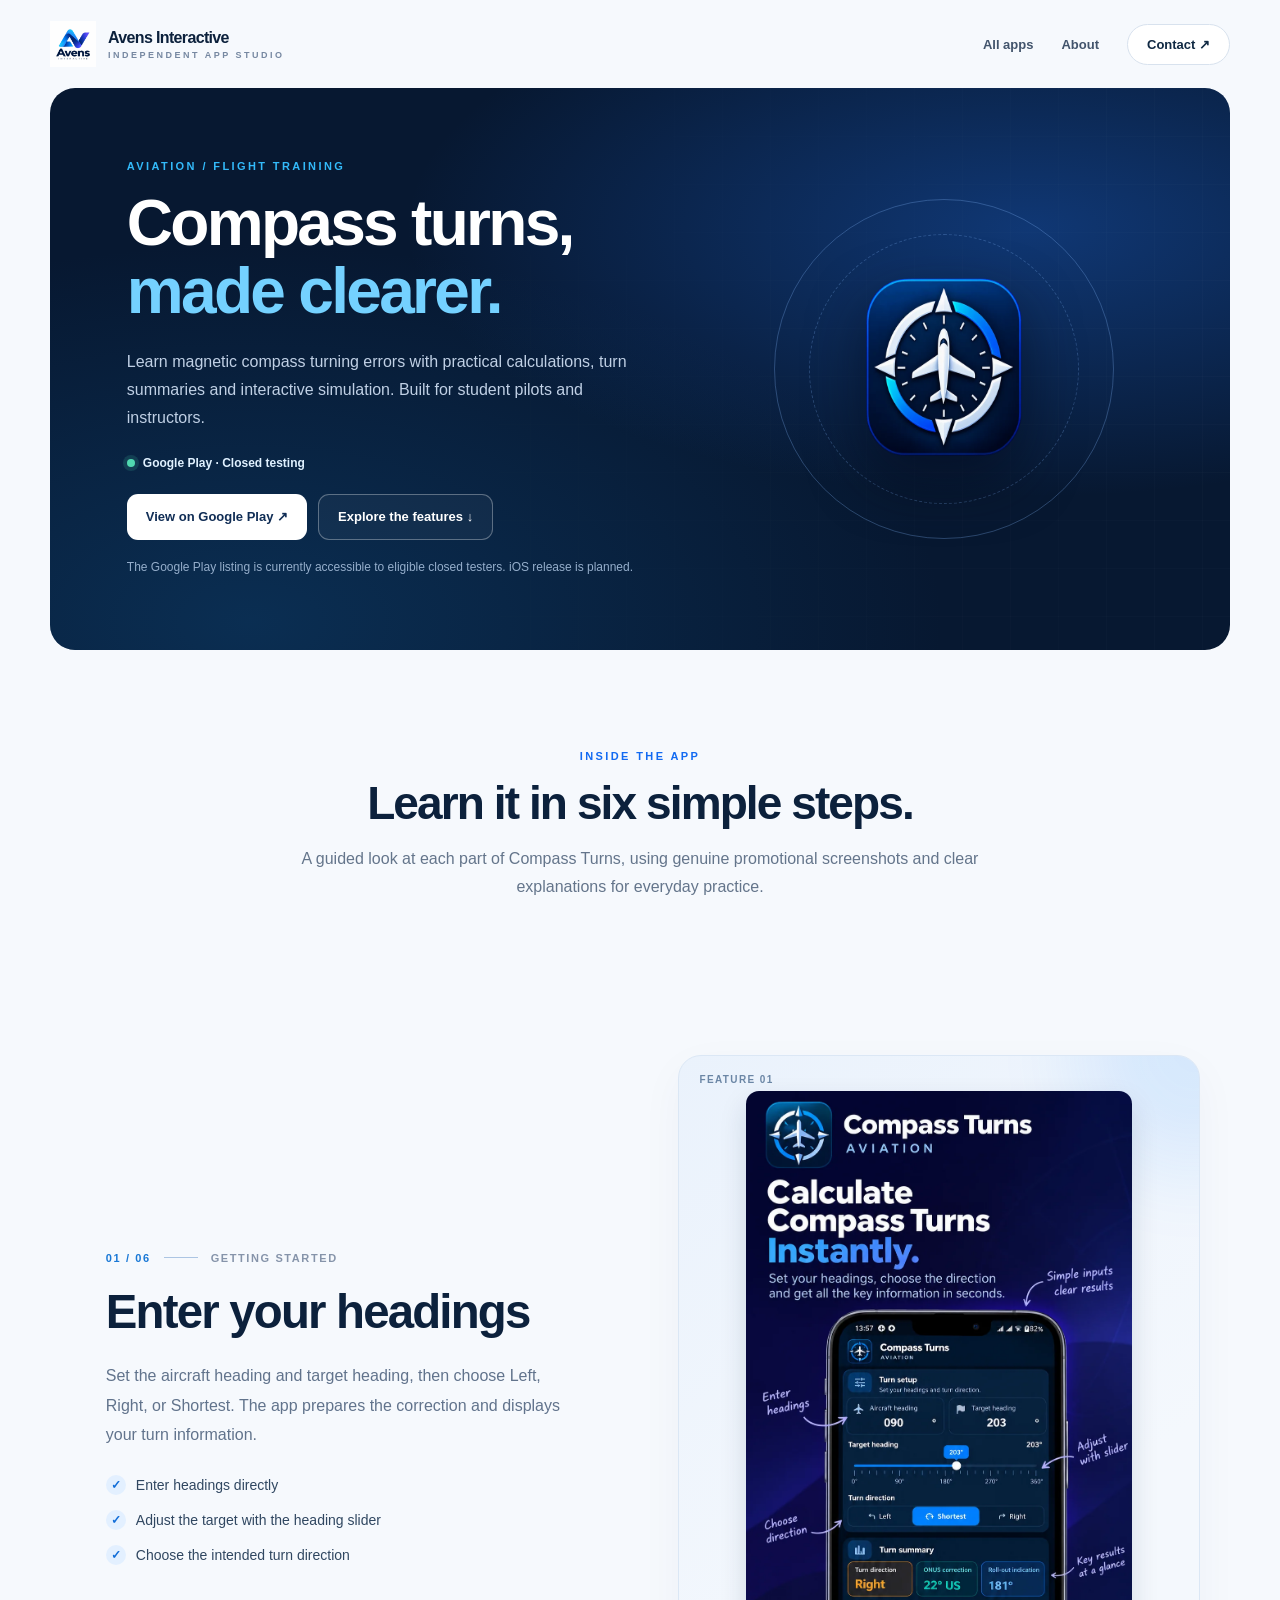
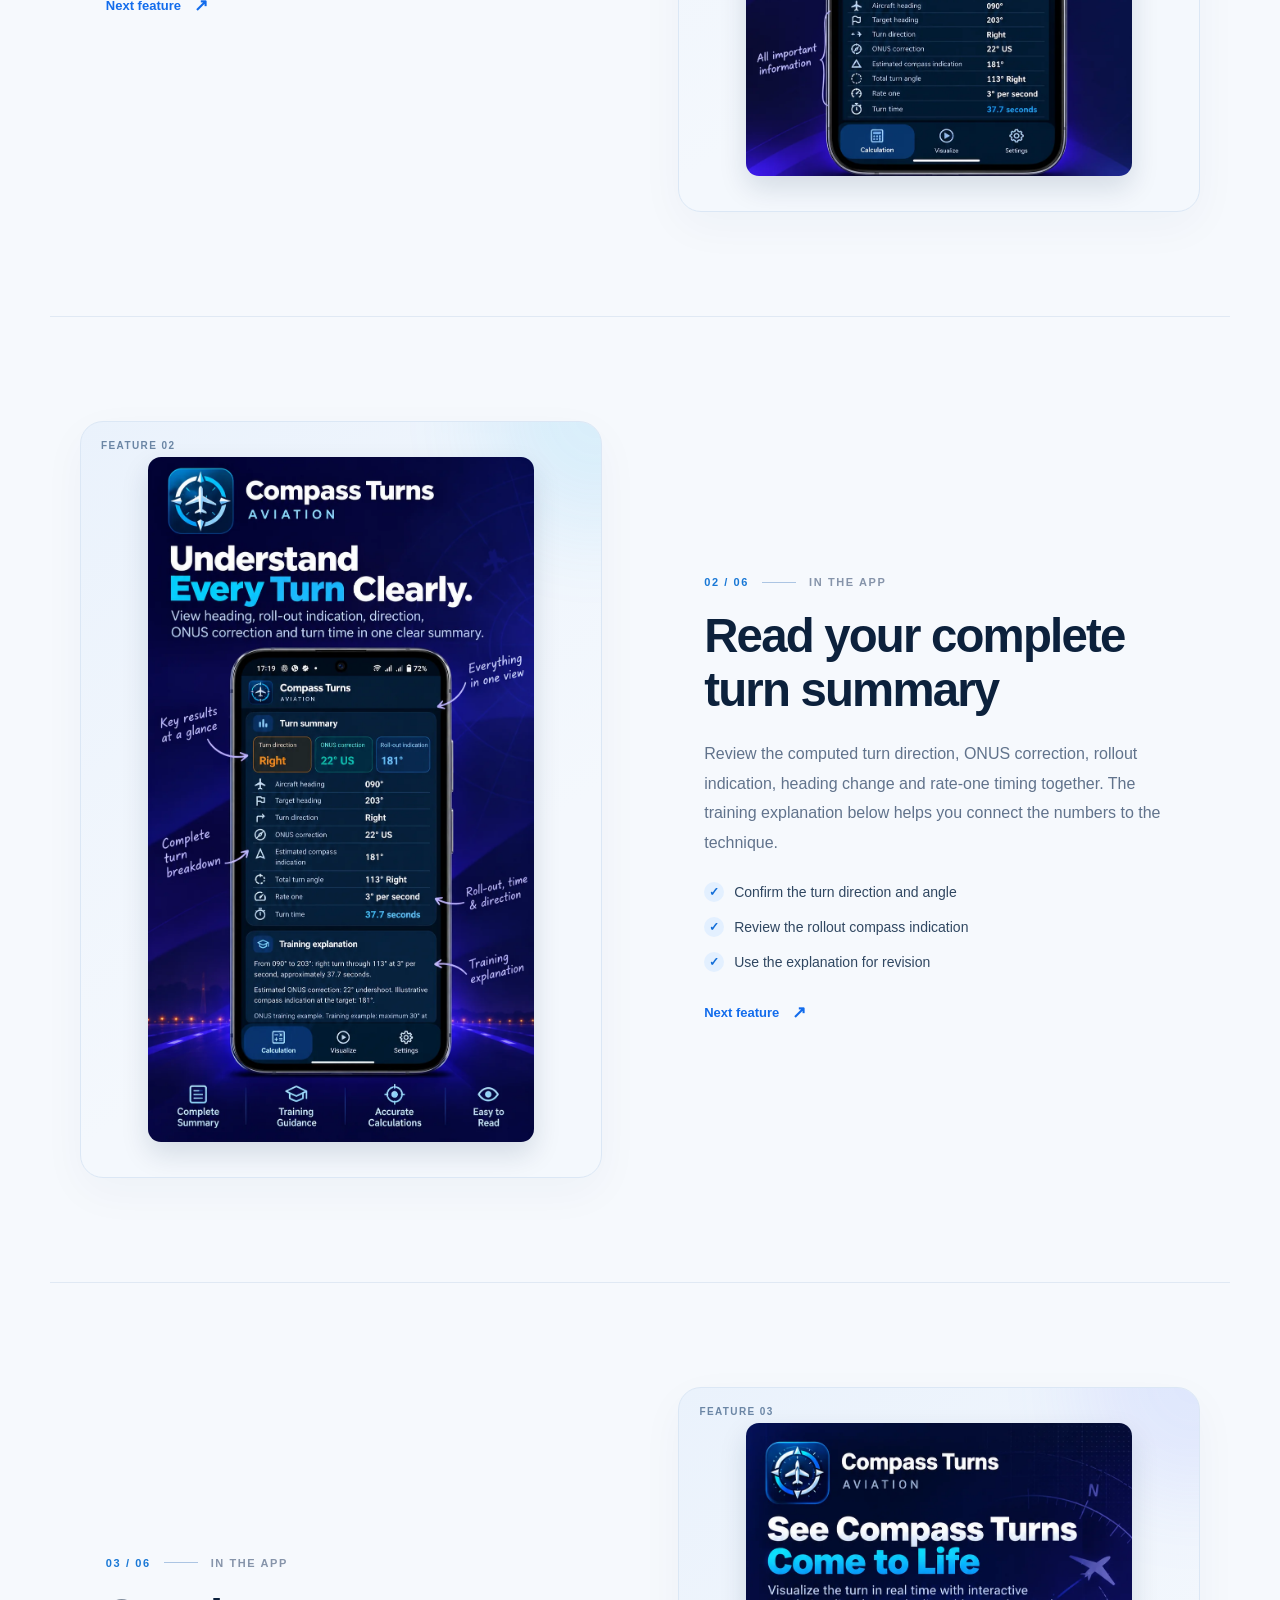
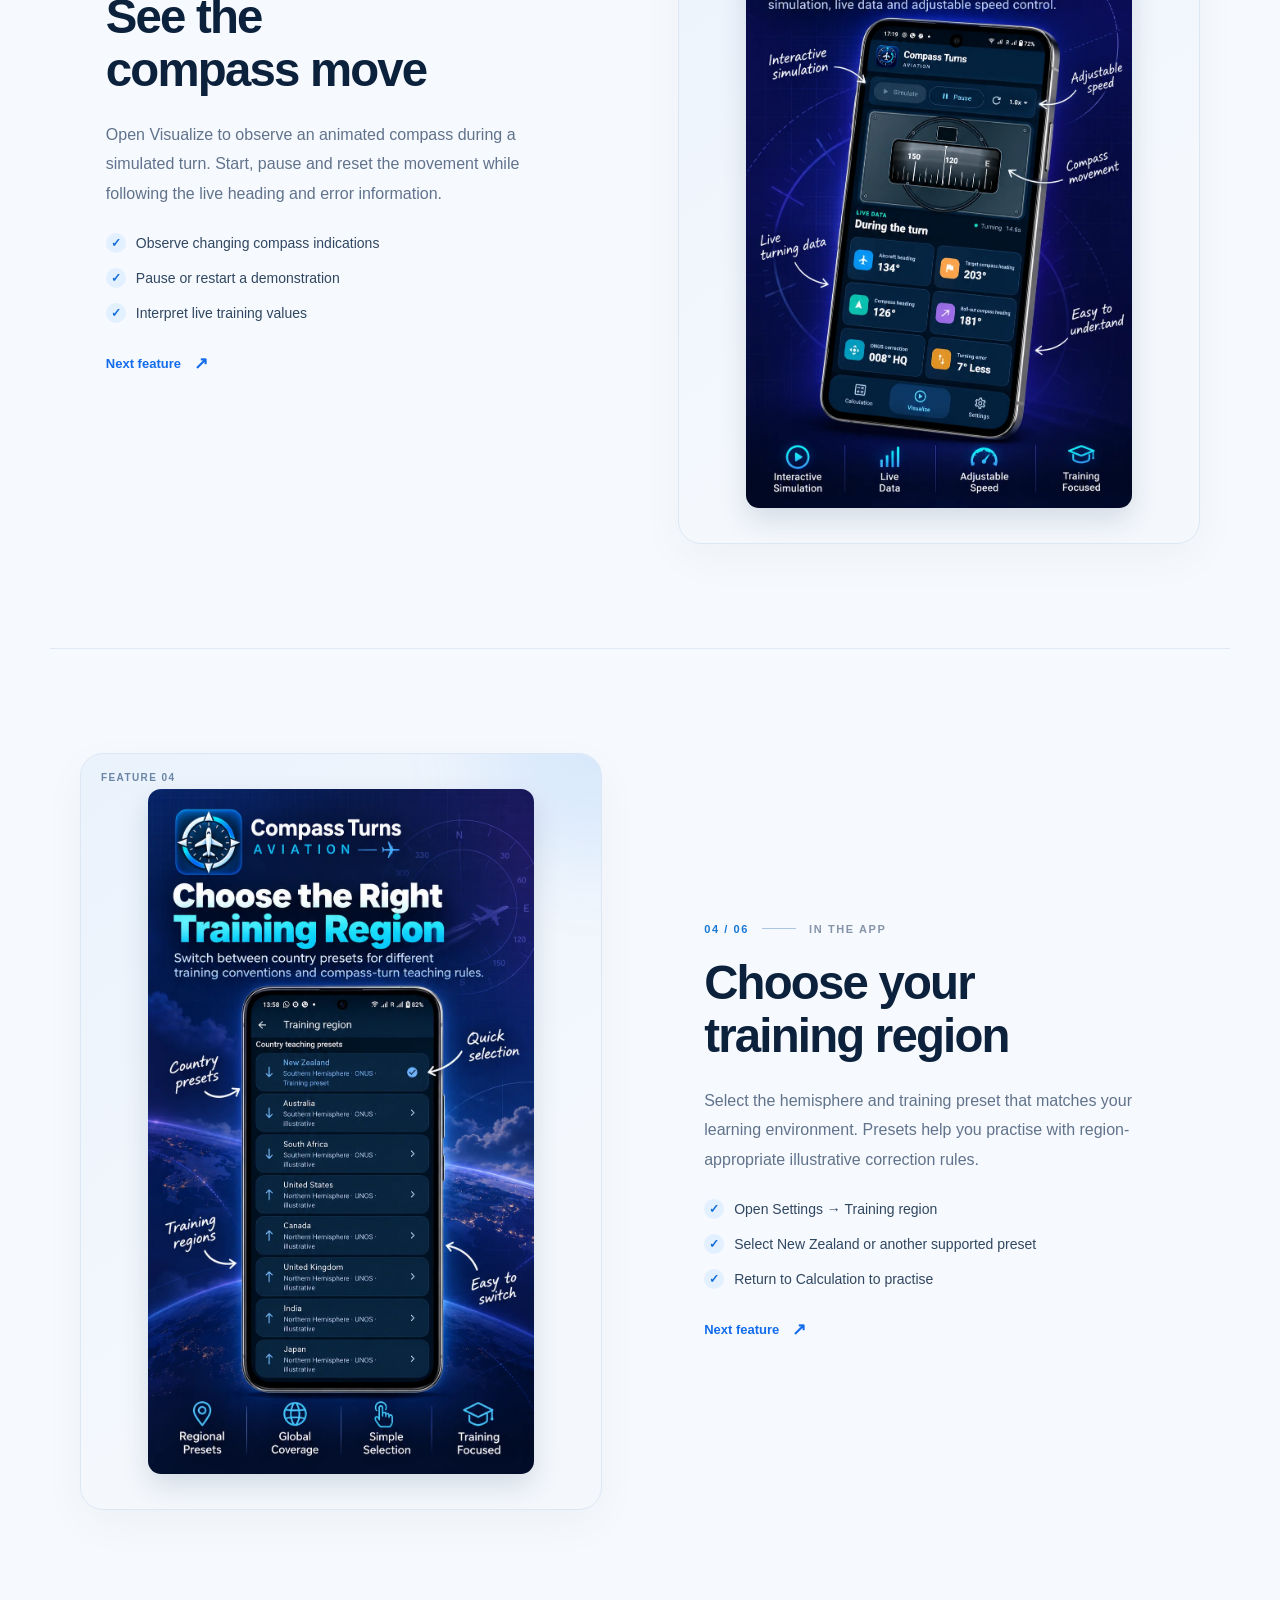
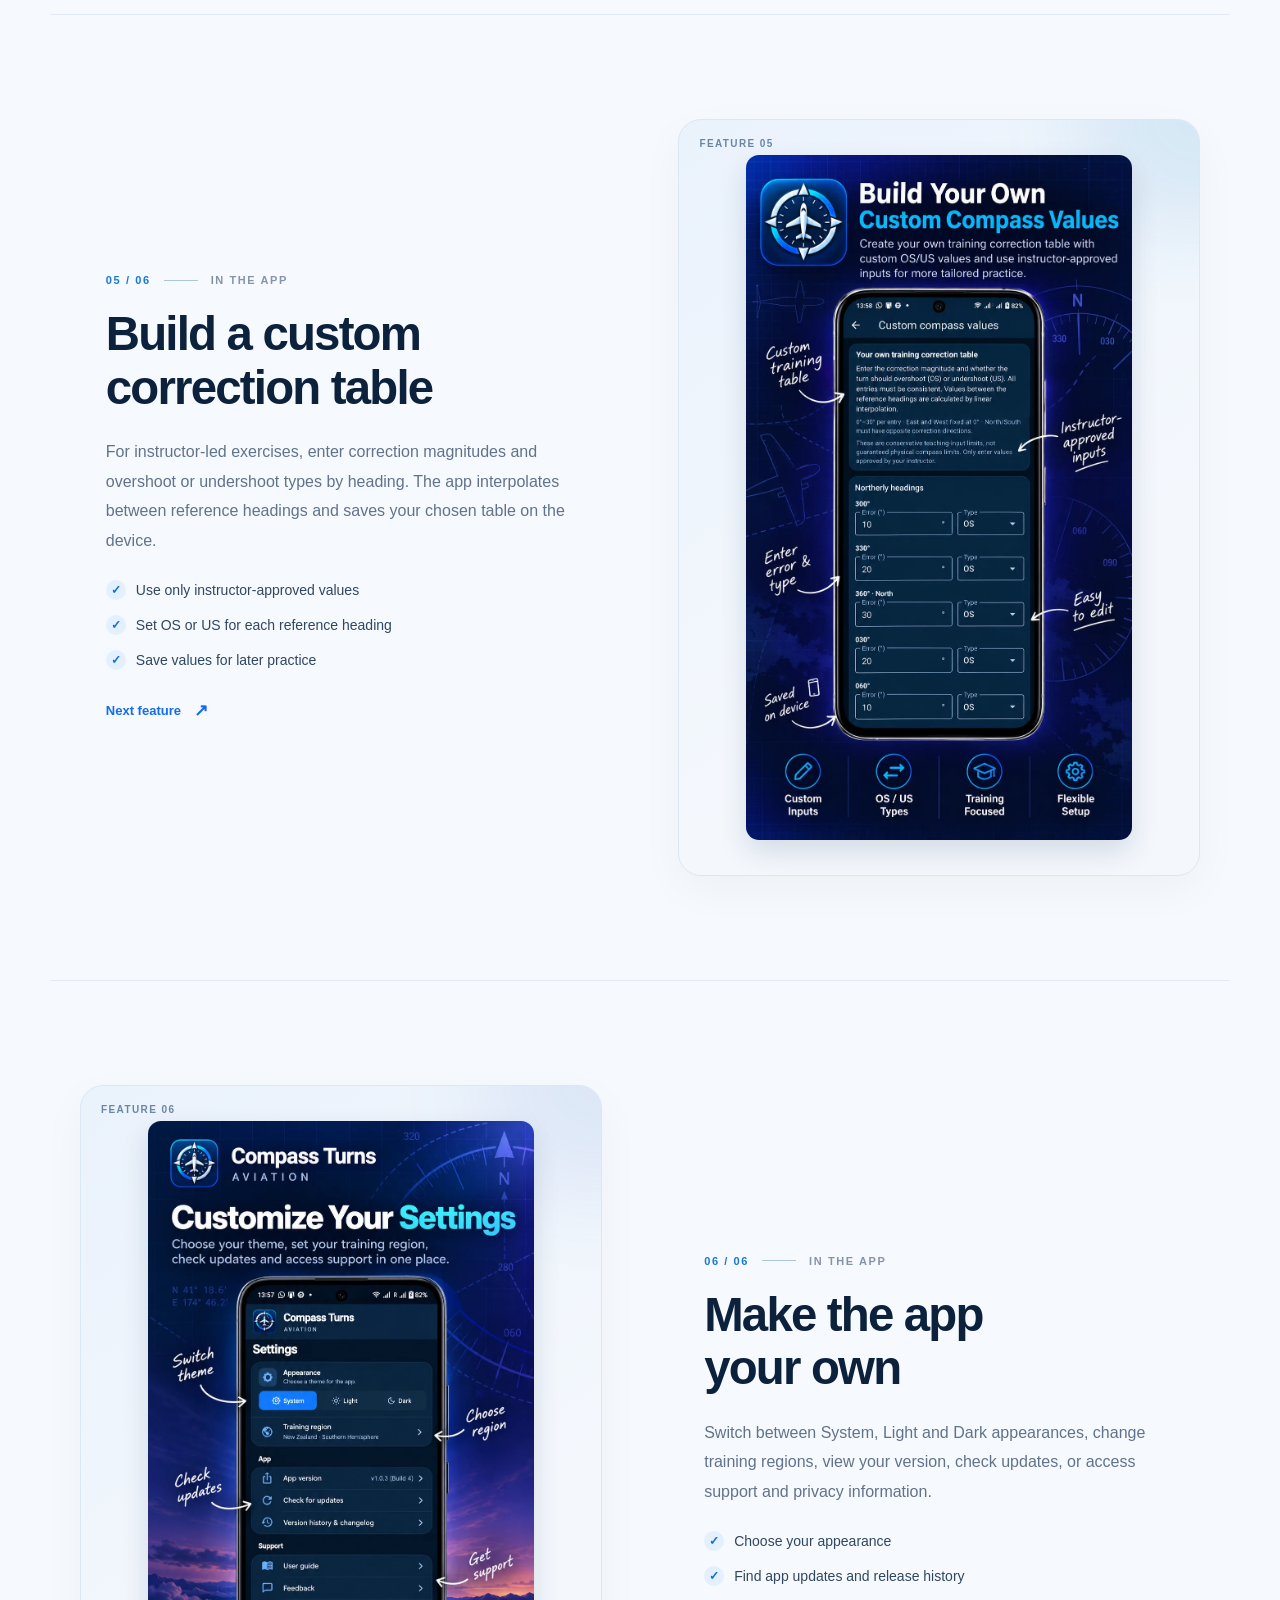
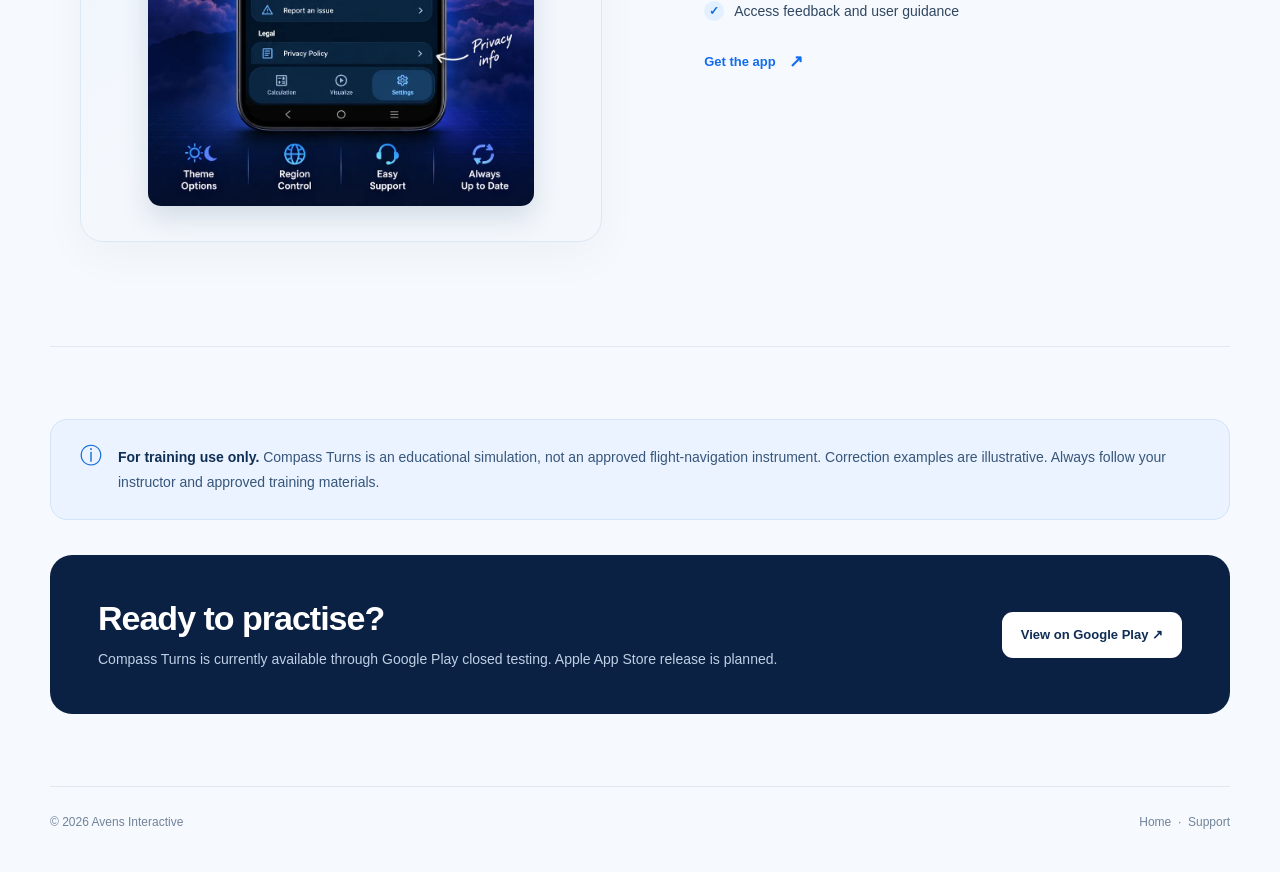
==== commit b604d3c6: "Add files via upload" ====
--- a/compass-turns.html
+++ b/compass-turns.html
@@ -1 +1,158 @@
-<!doctype html><html lang="en"><head><meta charset="utf-8"><meta name="viewport" content="width=device-width,initial-scale=1"><meta name="theme-color" content="#08152c"><meta name="description" content="Learn how to use Compass Turns – Aviation with a visual guide to headings, simulation, training regions and custom corrections."><title>Compass Turns – Aviation | Avens Interactive</title><link rel="icon" href="assets/avens.webp" type="image/webp"><link rel="stylesheet" href="assets/site.css"></head><body><div class="wrap"><header class="nav"><a class="brand" href="index.html"><img src="assets/avens.webp" alt="Avens Interactive logo"><span>Avens Interactive<small>INDEPENDENT APP STUDIO</small></span></a><nav class="nav-links"><a href="index.html#apps">All apps</a><a href="index.html#about">About</a><a class="button" href="index.html#contact">Contact ↗</a></nav></header><main><section class="hero"><div><div class="eyebrow">Aviation · Education</div><h1>Compass turns,<br>made clearer.</h1><p>Calculate compass turns, understand ONUS corrections and explore a live training simulation. Built for aviation students and instructors.</p><div class="status"><i class="dot"></i>Google Play · Closed testing</div><div class="hero-actions"><a class="button" href="https://play.google.com/store/apps/details?id=com.azaviation.compass_turns" target="_blank" rel="noopener">View on Google Play ↗</a><a class="button ghost" href="#walkthrough">See how it works ↓</a></div><p style="font-size:12px;margin-top:15px">Google Play link currently requires eligibility for the closed test. iOS release is planned.</p></div><img class="hero-logo" src="assets/compass.webp" alt="Compass Turns app icon"></section><section class="intro" id="walkthrough"><div class="eyebrow" style="color:#1379ee">Visual walkthrough</div><h2>Learn it in six simple steps.</h2><p>Scroll to explore the app using actual Compass Turns promotional screenshots. Each screen explains what you can do and why it matters.</p></section><div class="walkthrough"><section class="walk-row"><div class="walk-content"><div class="step-num">Step 01 / 06</div><h3>Enter your headings</h3><p>Set the aircraft heading and target heading, then choose Left, Right, or Shortest. The app prepares the correction and displays your turn information.</p><ul><li>Enter headings directly</li><li>Adjust the target with the heading slider</li><li>Choose the intended turn direction</li></ul></div><div class="walk-visual"><img src="assets/screenshots/01-calculation.webp" alt="Compass Turns screenshot showing enter your headings" loading="lazy" decoding="async" width="928" height="1648"></div></section><section class="walk-row"><div class="walk-content"><div class="step-num">Step 02 / 06</div><h3>Read your complete turn summary</h3><p>Review the computed turn direction, ONUS correction, rollout indication, heading change and rate-one timing together. The training explanation below helps you connect the numbers to the technique.</p><ul><li>Confirm the turn direction and angle</li><li>Review the rollout compass indication</li><li>Use the explanation for revision</li></ul></div><div class="walk-visual"><img src="assets/screenshots/02-summary.webp" alt="Compass Turns screenshot showing read your complete turn summary" loading="lazy" decoding="async" width="928" height="1648"></div></section><section class="walk-row"><div class="walk-content"><div class="step-num">Step 03 / 06</div><h3>See the compass move</h3><p>Open Visualize to observe an animated compass during a simulated turn. Start, pause and reset the movement while following the live heading and error information.</p><ul><li>Observe changing compass indications</li><li>Pause or restart a demonstration</li><li>Interpret live training values</li></ul></div><div class="walk-visual"><img src="assets/screenshots/03-visualization.webp" alt="Compass Turns screenshot showing see the compass move" loading="lazy" decoding="async" width="928" height="1648"></div></section><section class="walk-row"><div class="walk-content"><div class="step-num">Step 04 / 06</div><h3>Choose your training region</h3><p>Select the hemisphere and training preset that matches your learning environment. Presets help you practise with region-appropriate illustrative correction rules.</p><ul><li>Open Settings → Training region</li><li>Select New Zealand or another supported preset</li><li>Return to Calculation to practise</li></ul></div><div class="walk-visual"><img src="assets/screenshots/04-region.webp" alt="Compass Turns screenshot showing choose your training region" loading="lazy" decoding="async" width="928" height="1648"></div></section><section class="walk-row"><div class="walk-content"><div class="step-num">Step 05 / 06</div><h3>Build a custom correction table</h3><p>For instructor-led exercises, enter correction magnitudes and overshoot or undershoot types by heading. The app interpolates between reference headings and saves your chosen table on the device.</p><ul><li>Use only instructor-approved values</li><li>Set OS or US for each reference heading</li><li>Save values for later practice</li></ul></div><div class="walk-visual"><img src="assets/screenshots/05-custom.webp" alt="Compass Turns screenshot showing build a custom correction table" loading="lazy" decoding="async" width="928" height="1648"></div></section><section class="walk-row"><div class="walk-content"><div class="step-num">Step 06 / 06</div><h3>Make the app your own</h3><p>Switch between System, Light and Dark appearances, change training regions, view your version, check updates, or access support and privacy information.</p><ul><li>Choose your appearance</li><li>Find app updates and release history</li><li>Access feedback and user guidance</li></ul></div><div class="walk-visual"><img src="assets/screenshots/06-settings.webp" alt="Compass Turns screenshot showing make the app your own" loading="lazy" decoding="async" width="928" height="1648"></div></section></div><aside class="note"><strong>Training use only.</strong> Compass Turns is an educational tool, not an approved flight-navigation instrument. Correction examples are illustrative and should be checked against your instructor and approved training material.</aside><section class="cta"><div><h2>Ready to practise?</h2><p>Currently in closed testing on Google Play. Apple App Store release is planned.</p></div><a class="button" href="https://play.google.com/store/apps/details?id=com.azaviation.compass_turns" target="_blank" rel="noopener">Open Google Play ↗</a></section></main><footer><span>© <span id="year">2026</span> Avens Interactive</span><div><a href="index.html">Home</a> · <a href="mailto:arfeenziavoudine@gmail.com">Support</a></div></footer></div><script>document.getElementById('year').textContent=new Date().getFullYear();</script><script>const rows=document.querySelectorAll('.walk-row');if('IntersectionObserver' in window){const observer=new IntersectionObserver(entries=>entries.forEach(e=>{if(e.isIntersecting)e.target.classList.add('is-visible')}),{threshold:.12});rows.forEach(el=>observer.observe(el))}else rows.forEach(el=>el.classList.add('is-visible'));</script></body></html>+<!doctype html>
+<html lang="en">
+<head>
+<meta charset="utf-8">
+<meta name="viewport" content="width=device-width, initial-scale=1">
+<meta name="theme-color" content="#081831">
+<meta name="description" content="Explore Compass Turns – Aviation. A six-step visual guide to compass turn calculations, simulation, regional presets and custom corrections.">
+<title>Compass Turns – Aviation | Avens Interactive</title>
+<link rel="icon" href="favicon.png" type="image/png">
+<style>
+:root{color-scheme:light;--ink:#0c213c;--muted:#64758b;--blue:#126af2;--navy:#081831;--line:#e3eaf3;--bg:#f6f9fd;--white:#fff}
+*,*::before,*::after{box-sizing:border-box}
+html{scroll-behavior:smooth;scroll-padding-top:105px}
+body{margin:0;color:var(--ink);background:var(--bg);font-family:Inter,-apple-system,BlinkMacSystemFont,"Segoe UI",Roboto,Arial,sans-serif;-webkit-font-smoothing:antialiased;text-rendering:optimizeLegibility}
+a{color:inherit;text-decoration:none}button{font:inherit}img{max-width:100%;display:block}a:focus-visible,button:focus-visible{outline:3px solid #2e9aff;outline-offset:4px}
+.container{width:min(1180px,calc(100% - 64px));margin-inline:auto}
+/* Identical brand treatment across page sections; self-contained to avoid global CSS collisions. */
+.site-header{height:88px;display:flex;align-items:center;justify-content:space-between;gap:24px}
+.brand{display:flex;align-items:center;gap:12px;min-width:0;font-weight:800;font-size:16px;letter-spacing:-.65px;white-space:nowrap}.brand img{width:46px;height:46px;object-fit:contain;flex:none}.brand small{display:block;margin-top:3px;color:#7688a1;font-size:9px;letter-spacing:2.5px;font-weight:750}
+.site-nav{display:flex;align-items:center;gap:28px}.site-nav a{font-size:13px;font-weight:700;color:#42546c}.site-nav a:hover{color:var(--blue)}.site-nav .nav-button{border:1px solid #d8e2ee;border-radius:999px;padding:12px 19px;background:white;color:#102943}
+/* Hero */
+.hero{position:relative;isolation:isolate;overflow:hidden;min-height:480px;display:grid;grid-template-columns:minmax(0,1.15fr) minmax(260px,.85fr);align-items:center;gap:40px;padding:72px clamp(28px,6vw,80px);border-radius:25px;background:#071831;color:white}
+.hero::before{content:"";position:absolute;inset:0;z-index:-1;background:radial-gradient(ellipse at 83% 25%,#1958ba7d,transparent 45%),radial-gradient(ellipse at 17% 95%,#0e477878,transparent 50%)}
+.hero::after{content:"";position:absolute;inset:0;z-index:-1;opacity:.4;background-image:linear-gradient(#ffffff0b 1px,transparent 1px),linear-gradient(90deg,#ffffff0b 1px,transparent 1px);background-size:48px 48px;mask-image:linear-gradient(90deg,transparent 20%,black)}
+.eyebrow{font-size:11px;font-weight:850;letter-spacing:2.4px;text-transform:uppercase;color:#33bafa}.hero h1{font-size:clamp(42px,5vw,69px);line-height:1.06;letter-spacing:-2.7px;font-weight:800;margin:18px 0 22px;max-width:660px}.hero h1 em{color:#74d1ff;font-style:normal}.hero p{max-width:510px;font-size:16px;line-height:1.75;color:#c0d0e5;margin:0}.hero-logo-wrap{display:grid;place-items:center;position:relative;min-height:315px}.hero-logo-wrap::before{content:"";position:absolute;width:min(95%,340px);aspect-ratio:1;border:1px solid #7fb1f34c;border-radius:50%}.hero-logo-wrap::after{content:"";position:absolute;width:min(76%,270px);aspect-ratio:1;border:1px dashed #7fb1f347;border-radius:50%}.hero-logo{position:relative;z-index:1;width:min(72%,260px);filter:drop-shadow(0 24px 28px #010a1c99);animation:float 7s ease-in-out infinite}
+.status{display:inline-flex;align-items:center;gap:8px;margin:24px 0 24px;color:#e0f1ff;font-weight:700;font-size:12px}.status::before{content:"";width:8px;height:8px;background:#50d8b0;border-radius:50%;box-shadow:0 0 0 4px #50d8b025}
+.hero-actions{display:flex;flex-wrap:wrap;gap:11px}.btn{display:inline-flex;align-items:center;justify-content:center;padding:13px 19px;min-height:46px;border-radius:11px;font-size:13px;font-weight:800;transition:transform .2s,background .2s}.btn:hover{transform:translateY(-2px)}.btn-primary{background:white;color:#102d55}.btn-ghost{color:white;border:1px solid #ffffff50;background:#ffffff0a}.hero-note{font-size:12px!important;margin-top:17px!important;color:#95aecb!important}
+/* Intro */
+.intro{padding:100px 0 35px;text-align:center;max-width:700px;margin:auto}.intro .eyebrow{color:var(--blue)}.intro h2{font-size:clamp(31px,4vw,46px);line-height:1.15;letter-spacing:-1.9px;margin:15px 0}.intro p{font-size:16px;line-height:1.8;color:var(--muted);margin:0}
+/* each step is a self-contained grid: no sticky or absolute screenshot placement */
+.walkthrough{padding-top:14px}
+.feature-row{display:grid;grid-template-columns:minmax(0,1fr) minmax(0,1fr);gap:clamp(32px,6vw,90px);align-items:center;padding:90px 24px;border-bottom:1px solid #e0e9f4;min-width:0}
+.feature-row:nth-child(even) .visual-frame{grid-column:1;grid-row:1}.feature-row:nth-child(even) .feature-copy{grid-column:2;grid-row:1}
+.feature-copy{min-width:0;max-width:470px;justify-self:center}.step-meta{display:flex;align-items:center;gap:13px;font-size:11px;font-weight:850;letter-spacing:1.6px;text-transform:uppercase;color:#1978d6}.step-rule{width:34px;height:1px;background:#acc5e3}.step-topic{color:#8694aa}
+.feature-copy h3{font-size:clamp(30px,3.7vw,50px);line-height:1.13;letter-spacing:-1.8px;margin:21px 0 23px;font-weight:800;text-wrap:balance}.feature-copy>p{color:#61738c;font-size:16px;line-height:1.84;margin:0 0 25px}
+.feature-checks{list-style:none;padding:0;margin:0 0 29px;display:grid;gap:14px}.feature-checks li{position:relative;padding-left:30px;color:#304761;font-size:14px;line-height:1.5}.feature-checks li:before{content:"✓";position:absolute;left:0;top:0;background:#e3f0ff;color:#116dd8;border-radius:50%;width:20px;height:20px;display:grid;place-items:center;font-size:12px;font-weight:850}
+.next-link{display:inline-flex;align-items:center;gap:13px;color:#126cec;font-size:13px;font-weight:800}.next-link span{font-size:17px;transition:transform .2s}.next-link:hover span{transform:translate(3px,-3px)}
+.visual-frame{position:relative;min-width:0;overflow:hidden;border-radius:23px;padding:35px clamp(20px,3vw,38px);background:linear-gradient(145deg,#eaf2fc,#f4f8fd 65%);border:1px solid #dbe7f5;display:flex;align-items:center;justify-content:center;box-shadow:0 14px 45px #1839670a;isolation:isolate}
+.visual-frame::before{content:"";position:absolute;width:230px;height:230px;top:-120px;right:-110px;background:var(--accent);opacity:.11;filter:blur(45px);border-radius:50%;z-index:-1}
+.visual-frame img{width:auto;max-width:100%;height:auto;max-height:650px;object-fit:contain;box-shadow:0 12px 28px #07234722;border-radius:13px}
+.frame-label{position:absolute;top:18px;left:20px;color:#6b86a5;font-size:10px;letter-spacing:1.4px;font-weight:850}
+/* Closing */
+.notice{display:flex;align-items:flex-start;gap:16px;margin:72px 0 34px;background:#eaf3ff;border:1px solid #d1e4fa;padding:25px 29px;border-radius:17px;color:#37567a;line-height:1.75;font-size:14px}.notice-mark{font-size:22px;line-height:1;color:#166ed4}.notice strong{color:#102f55}
+.cta{display:flex;align-items:center;justify-content:space-between;gap:26px;background:#0b2143;color:white;border-radius:22px;margin:35px 0 72px;padding:44px 48px}.cta h2{font-size:clamp(25px,3vw,34px);letter-spacing:-1px;margin:0 0 10px}.cta p{color:#bfd0e5;font-size:14px;line-height:1.6;margin:0}
+.site-footer{display:flex;align-items:center;justify-content:space-between;gap:20px;border-top:1px solid #e1e8f2;padding:28px 0 43px;color:#71839b;font-size:12px}.site-footer a:hover{color:#126af2}
+/* Animate copy and visuals but never move them outside their own layout */
+.reveal{opacity:0;transform:translateY(22px);transition:opacity .65s ease,transform .65s cubic-bezier(.2,.75,.25,1)}.reveal.is-visible{opacity:1;transform:none}
+@keyframes float{50%{transform:translateY(-10px)}}
+@media(min-width:1250px){.feature-row{padding:104px 30px}.visual-frame img{max-height:685px}}
+@media(max-width:900px){.container{width:min(100% - 40px,760px)}.site-header{height:78px}.hero{grid-template-columns:minmax(0,1fr) minmax(180px,.6fr);gap:18px;padding:48px 35px;min-height:390px}.hero-logo-wrap{min-height:230px}.hero-logo{width:min(76%,210px)}.hero h1{font-size:clamp(35px,4.8vw,50px)}.feature-row{gap:29px;padding:68px 0}.feature-copy h3{font-size:clamp(28px,4vw,36px)}.feature-copy>p{font-size:14px}.visual-frame{padding:34px 18px}.visual-frame img{max-height:520px}}
+@media(max-width:680px){.container{width:calc(100% - 30px)}.site-header{height:70px}.brand{font-size:14px;gap:9px}.brand img{width:39px;height:39px}.brand small{font-size:8px;letter-spacing:1.4px}.site-nav{gap:12px}.site-nav a:not(.nav-button){display:none}.site-nav .nav-button{padding:10px 13px;font-size:12px}.hero{grid-template-columns:1fr;padding:42px 25px 33px;gap:20px;border-radius:18px}.hero h1{font-size:clamp(36px,9vw,49px);letter-spacing:-1.9px}.hero p{font-size:14px}.hero-logo-wrap{min-height:200px}.hero-logo{width:180px}.hero-logo-wrap::before{width:225px}.hero-logo-wrap::after{width:175px}.intro{padding:73px 5px 16px}.intro p{font-size:14px}.feature-row{grid-template-columns:1fr;gap:24px;padding:55px 0}.feature-row:nth-child(even) .feature-copy,.feature-row:nth-child(even) .visual-frame{grid-column:auto;grid-row:auto}.feature-copy{justify-self:stretch;max-width:none;padding:0 5px}.feature-copy h3{font-size:33px;letter-spacing:-1.2px;margin:15px 0}.feature-copy>p{font-size:14px;margin-bottom:18px}.feature-checks{gap:10px;margin-bottom:20px}.visual-frame{padding:37px 14px 20px;border-radius:16px}.visual-frame img{max-height:none;width:min(100%,370px);height:auto}.frame-label{top:14px;left:15px}.notice{margin:52px 0 25px;padding:19px;font-size:13px}.cta{display:block;padding:30px 25px;margin-bottom:43px}.cta .btn{margin-top:20px}.site-footer{display:block}.site-footer div{margin-top:11px}}
+@media(max-width:390px){.brand small{letter-spacing:.7px}.site-nav .nav-button{padding:9px 11px}.feature-copy h3{font-size:30px}}
+@media(prefers-reduced-motion:reduce){html{scroll-behavior:auto}*,*::before,*::after{animation:none!important;transition:none!important}.reveal{opacity:1;transform:none}}
+</style>
+</head>
+<body>
+<div class="container">
+<header class="site-header"><a class="brand" href="index.html"><img src="assets/avens.webp" alt="Avens Interactive"><span>Avens Interactive<small>INDEPENDENT APP STUDIO</small></span></a><nav class="site-nav" aria-label="Main navigation"><a href="index.html#apps">All apps</a><a href="index.html#about">About</a><a class="nav-button" href="index.html#contact">Contact ↗</a></nav></header>
+<main>
+<section class="hero" aria-labelledby="page-title">
+ <div><div class="eyebrow">AVIATION / FLIGHT TRAINING</div><h1 id="page-title">Compass turns,<br><em>made clearer.</em></h1><p>Learn magnetic compass turning errors with practical calculations, turn summaries and interactive simulation. Built for student pilots and instructors.</p><div class="status">Google Play · Closed testing</div><div class="hero-actions"><a class="btn btn-primary" href="https://play.google.com/store/apps/details?id=com.azaviation.compass_turns" target="_blank" rel="noopener noreferrer">View on Google Play ↗</a><a class="btn btn-ghost" href="#walkthrough">Explore the features ↓</a></div><p class="hero-note">The Google Play listing is currently accessible to eligible closed testers. iOS release is planned.</p></div>
+ <div class="hero-logo-wrap"><img class="hero-logo" src="assets/compass.webp" alt="Compass Turns aviation app icon" width="300" height="300"></div>
+</section>
+<section class="intro" id="walkthrough"><div class="eyebrow">INSIDE THE APP</div><h2>Learn it in six simple steps.</h2><p>A guided look at each part of Compass Turns, using genuine promotional screenshots and clear explanations for everyday practice.</p></section>
+<div class="walkthrough">
+<article class="feature-row" id="step-1" aria-labelledby="feature-1">
+      <div class="feature-copy reveal">
+        <div class="step-meta"><span class="step-count">01 / 06</span><span class="step-rule"></span><span class="step-topic">Getting started</span></div>
+        <h3 id="feature-1">Enter your headings</h3>
+        <p>Set the aircraft heading and target heading, then choose Left, Right, or Shortest. The app prepares the correction and displays your turn information.</p>
+        <ul class="feature-checks"><li>Enter headings directly</li><li>Adjust the target with the heading slider</li><li>Choose the intended turn direction</li></ul>
+        <a class="next-link" href="#step-2">Next feature <span aria-hidden="true">↗</span></a>
+      </div>
+      <div class="visual-frame reveal" style="--accent:#1485ff">
+        <span class="frame-label">FEATURE 01</span>
+        <img src="assets/screenshots/01-calculation.webp" alt="Enter your headings — Compass Turns app showcase" width="928" height="1648" loading="lazy" decoding="async">
+      </div>
+    </article>
+<article class="feature-row" id="step-2" aria-labelledby="feature-2">
+      <div class="feature-copy reveal">
+        <div class="step-meta"><span class="step-count">02 / 06</span><span class="step-rule"></span><span class="step-topic">In the app</span></div>
+        <h3 id="feature-2">Read your complete turn summary</h3>
+        <p>Review the computed turn direction, ONUS correction, rollout indication, heading change and rate-one timing together. The training explanation below helps you connect the numbers to the technique.</p>
+        <ul class="feature-checks"><li>Confirm the turn direction and angle</li><li>Review the rollout compass indication</li><li>Use the explanation for revision</li></ul>
+        <a class="next-link" href="#step-3">Next feature <span aria-hidden="true">↗</span></a>
+      </div>
+      <div class="visual-frame reveal" style="--accent:#30b8ed">
+        <span class="frame-label">FEATURE 02</span>
+        <img src="assets/screenshots/02-summary.webp" alt="Read your complete turn summary — Compass Turns app showcase" width="928" height="1648" loading="lazy" decoding="async">
+      </div>
+    </article>
+<article class="feature-row" id="step-3" aria-labelledby="feature-3">
+      <div class="feature-copy reveal">
+        <div class="step-meta"><span class="step-count">03 / 06</span><span class="step-rule"></span><span class="step-topic">In the app</span></div>
+        <h3 id="feature-3">See the compass move</h3>
+        <p>Open Visualize to observe an animated compass during a simulated turn. Start, pause and reset the movement while following the live heading and error information.</p>
+        <ul class="feature-checks"><li>Observe changing compass indications</li><li>Pause or restart a demonstration</li><li>Interpret live training values</li></ul>
+        <a class="next-link" href="#step-4">Next feature <span aria-hidden="true">↗</span></a>
+      </div>
+      <div class="visual-frame reveal" style="--accent:#6a7bff">
+        <span class="frame-label">FEATURE 03</span>
+        <img src="assets/screenshots/03-visualization.webp" alt="See the compass move — Compass Turns app showcase" width="928" height="1648" loading="lazy" decoding="async">
+      </div>
+    </article>
+<article class="feature-row" id="step-4" aria-labelledby="feature-4">
+      <div class="feature-copy reveal">
+        <div class="step-meta"><span class="step-count">04 / 06</span><span class="step-rule"></span><span class="step-topic">In the app</span></div>
+        <h3 id="feature-4">Choose your training region</h3>
+        <p>Select the hemisphere and training preset that matches your learning environment. Presets help you practise with region-appropriate illustrative correction rules.</p>
+        <ul class="feature-checks"><li>Open Settings → Training region</li><li>Select New Zealand or another supported preset</li><li>Return to Calculation to practise</li></ul>
+        <a class="next-link" href="#step-5">Next feature <span aria-hidden="true">↗</span></a>
+      </div>
+      <div class="visual-frame reveal" style="--accent:#328df5">
+        <span class="frame-label">FEATURE 04</span>
+        <img src="assets/screenshots/04-region.webp" alt="Choose your training region — Compass Turns app showcase" width="928" height="1648" loading="lazy" decoding="async">
+      </div>
+    </article>
+<article class="feature-row" id="step-5" aria-labelledby="feature-5">
+      <div class="feature-copy reveal">
+        <div class="step-meta"><span class="step-count">05 / 06</span><span class="step-rule"></span><span class="step-topic">In the app</span></div>
+        <h3 id="feature-5">Build a custom correction table</h3>
+        <p>For instructor-led exercises, enter correction magnitudes and overshoot or undershoot types by heading. The app interpolates between reference headings and saves your chosen table on the device.</p>
+        <ul class="feature-checks"><li>Use only instructor-approved values</li><li>Set OS or US for each reference heading</li><li>Save values for later practice</li></ul>
+        <a class="next-link" href="#step-6">Next feature <span aria-hidden="true">↗</span></a>
+      </div>
+      <div class="visual-frame reveal" style="--accent:#1486bf">
+        <span class="frame-label">FEATURE 05</span>
+        <img src="assets/screenshots/05-custom.webp" alt="Build a custom correction table — Compass Turns app showcase" width="928" height="1648" loading="lazy" decoding="async">
+      </div>
+    </article>
+<article class="feature-row" id="step-6" aria-labelledby="feature-6">
+      <div class="feature-copy reveal">
+        <div class="step-meta"><span class="step-count">06 / 06</span><span class="step-rule"></span><span class="step-topic">In the app</span></div>
+        <h3 id="feature-6">Make the app your own</h3>
+        <p>Switch between System, Light and Dark appearances, change training regions, view your version, check updates, or access support and privacy information.</p>
+        <ul class="feature-checks"><li>Choose your appearance</li><li>Find app updates and release history</li><li>Access feedback and user guidance</li></ul>
+        <a class="next-link" href="#get-app">Get the app <span aria-hidden="true">↗</span></a>
+      </div>
+      <div class="visual-frame reveal" style="--accent:#527dce">
+        <span class="frame-label">FEATURE 06</span>
+        <img src="assets/screenshots/06-settings.webp" alt="Make the app your own — Compass Turns app showcase" width="928" height="1648" loading="lazy" decoding="async">
+      </div>
+    </article>
+</div>
+<aside class="notice"><span class="notice-mark" aria-hidden="true">ⓘ</span><div><strong>For training use only.</strong> Compass Turns is an educational simulation, not an approved flight-navigation instrument. Correction examples are illustrative. Always follow your instructor and approved training materials.</div></aside>
+<section class="cta" id="get-app"><div><h2>Ready to practise?</h2><p>Compass Turns is currently available through Google Play closed testing. Apple App Store release is planned.</p></div><a class="btn btn-primary" href="https://play.google.com/store/apps/details?id=com.azaviation.compass_turns" target="_blank" rel="noopener noreferrer">View on Google Play ↗</a></section>
+</main>
+<footer class="site-footer"><span>© <span id="year">2026</span> Avens Interactive</span><div><a href="index.html">Home</a> &nbsp;·&nbsp; <a href="mailto:arfeenziavoudine@gmail.com">Support</a></div></footer>
+</div>
+<script>
+document.getElementById('year').textContent = new Date().getFullYear();
+const reveals=document.querySelectorAll('.reveal');
+if('IntersectionObserver' in window && !window.matchMedia('(prefers-reduced-motion: reduce)').matches){
+ const observer=new IntersectionObserver(entries=>{for(const entry of entries){if(entry.isIntersecting){entry.target.classList.add('is-visible');observer.unobserve(entry.target)}}},{threshold:.08,rootMargin:'0px 0px 40px 0px'});
+ reveals.forEach(node=>observer.observe(node));
+}else{reveals.forEach(node=>node.classList.add('is-visible'))}
+</script>
+</body></html>
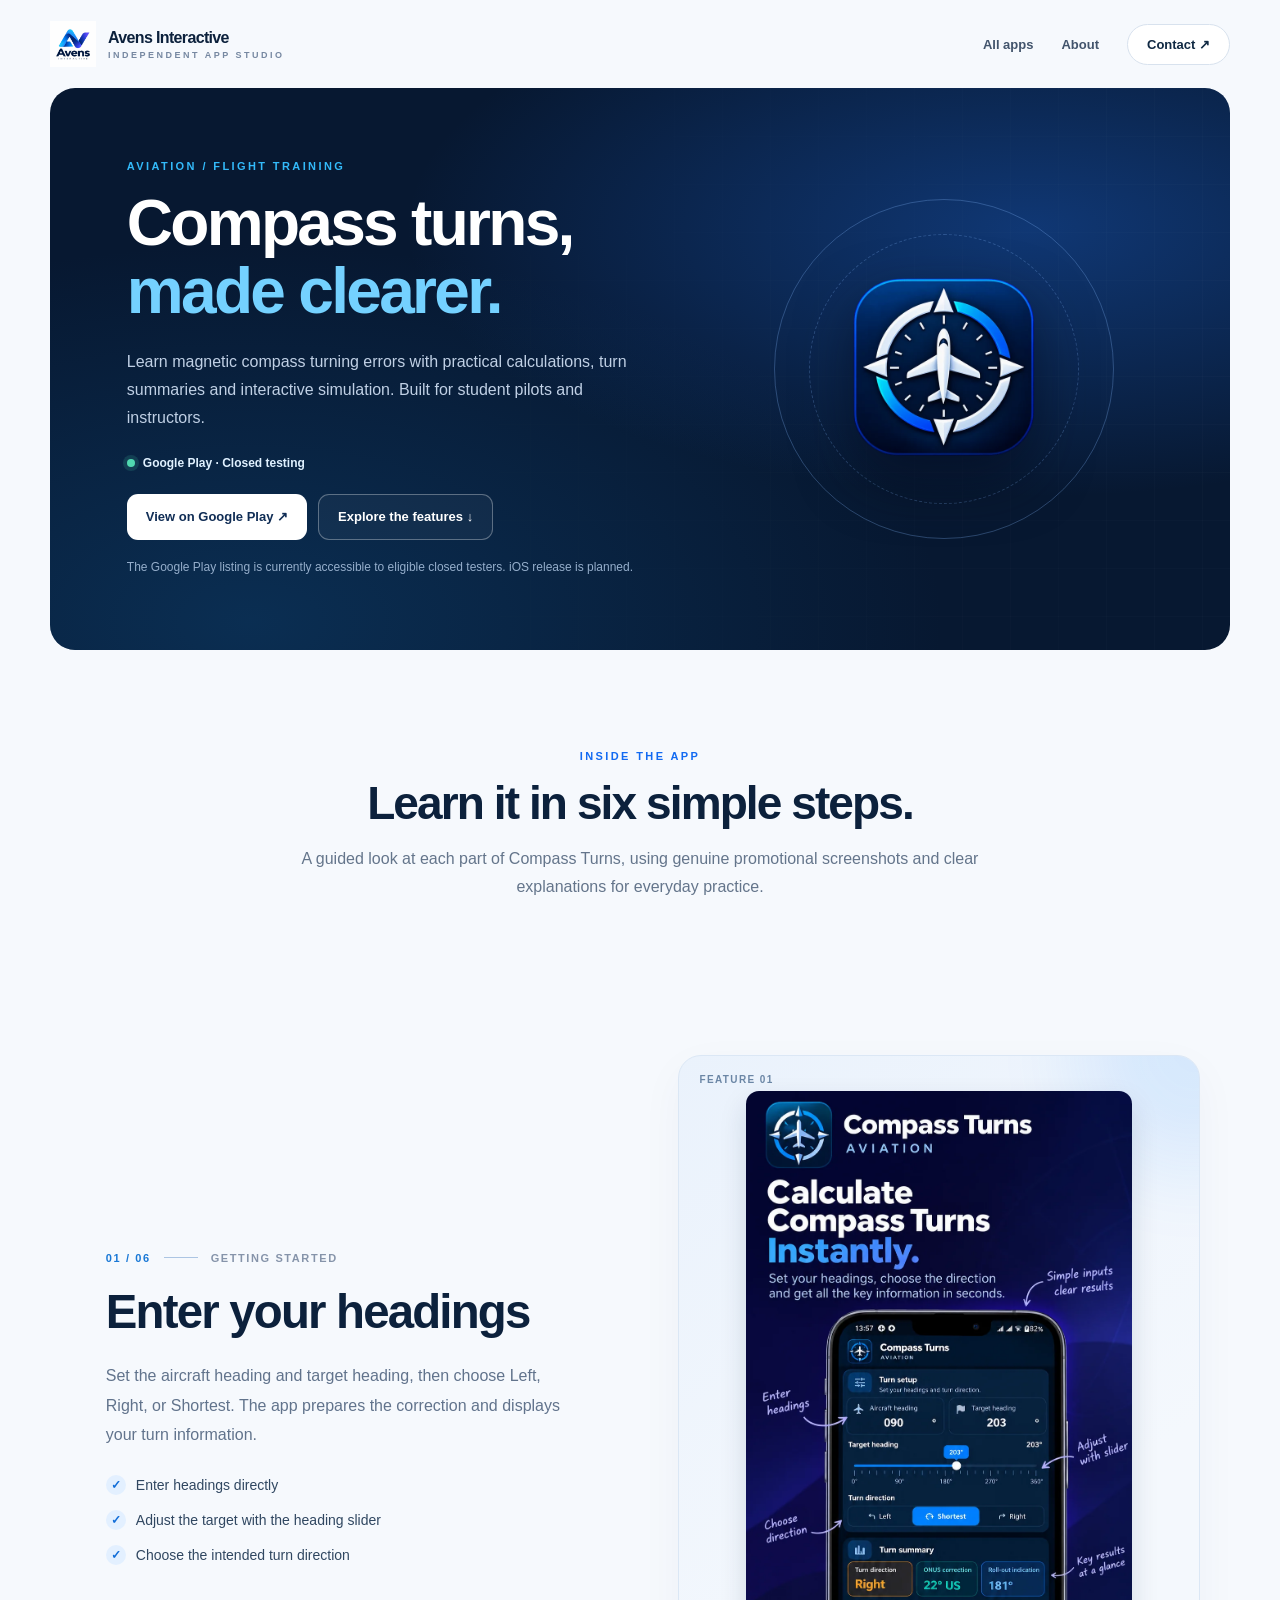
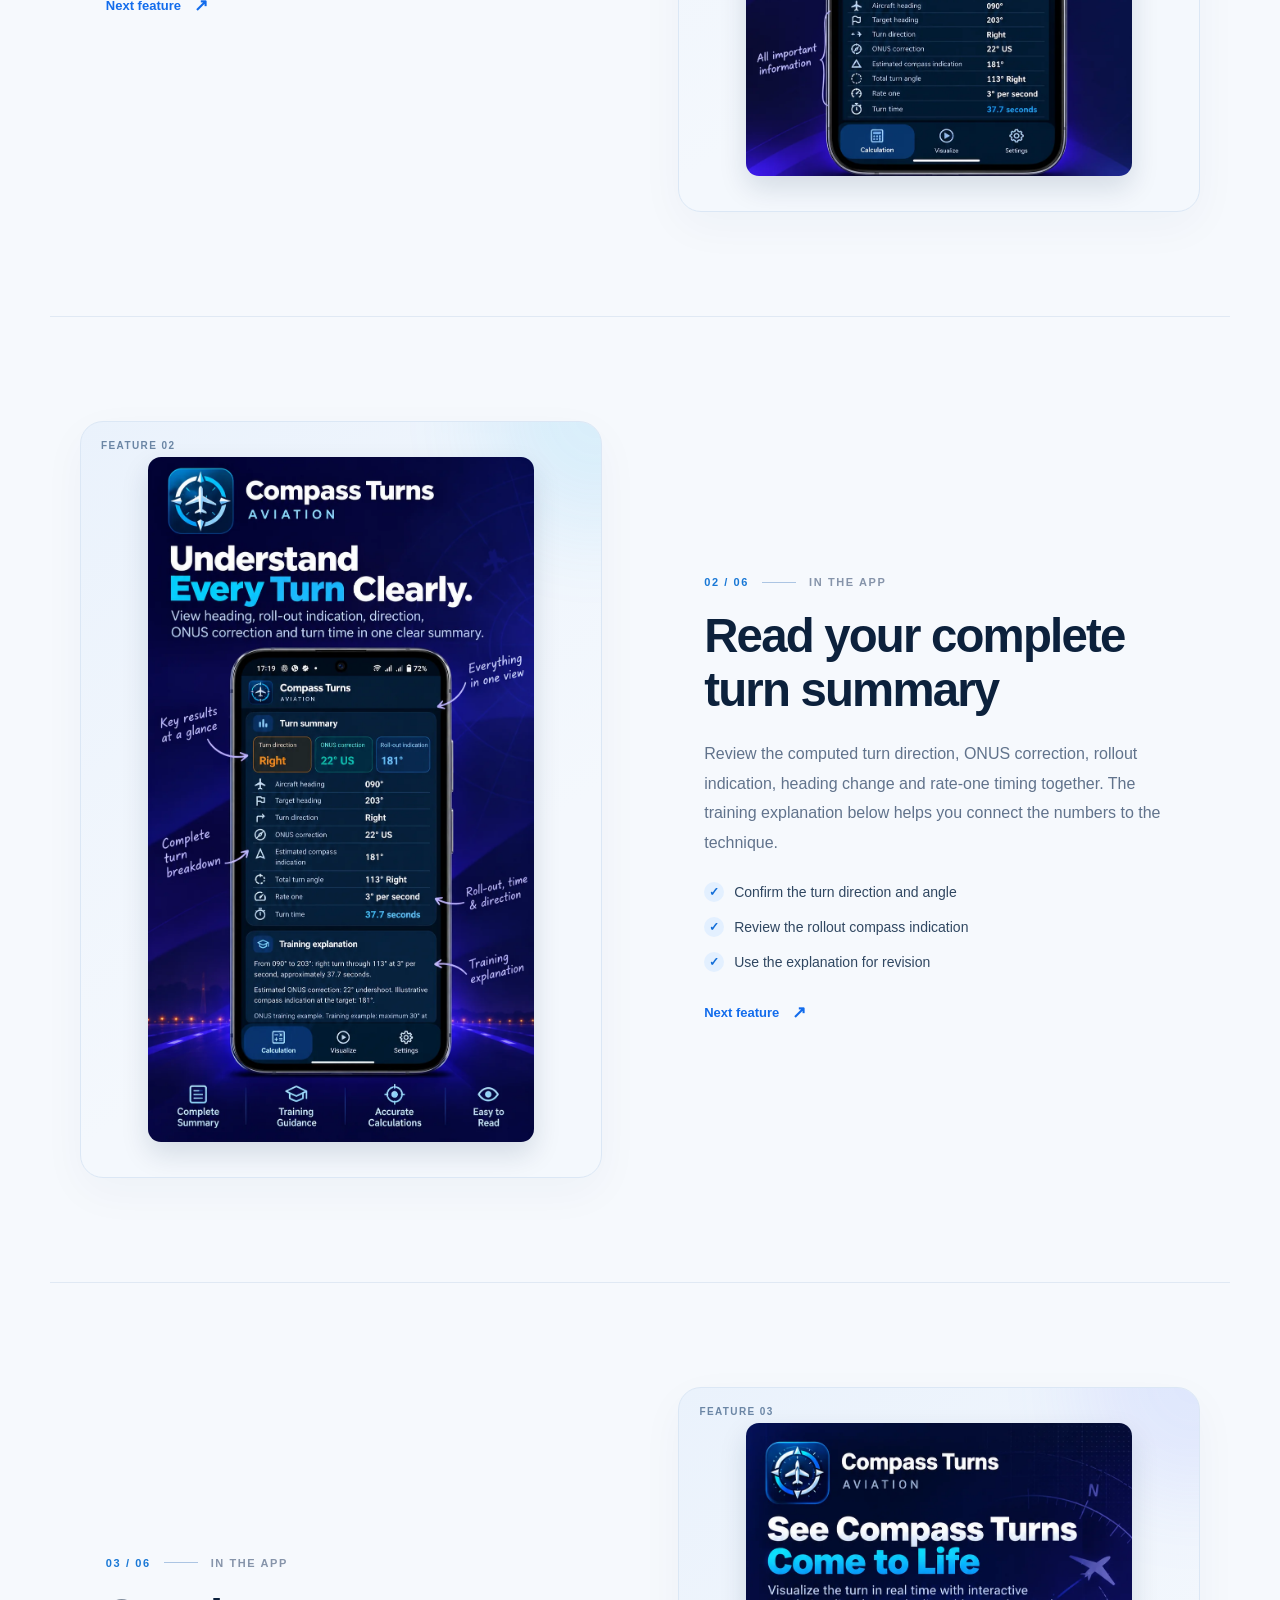
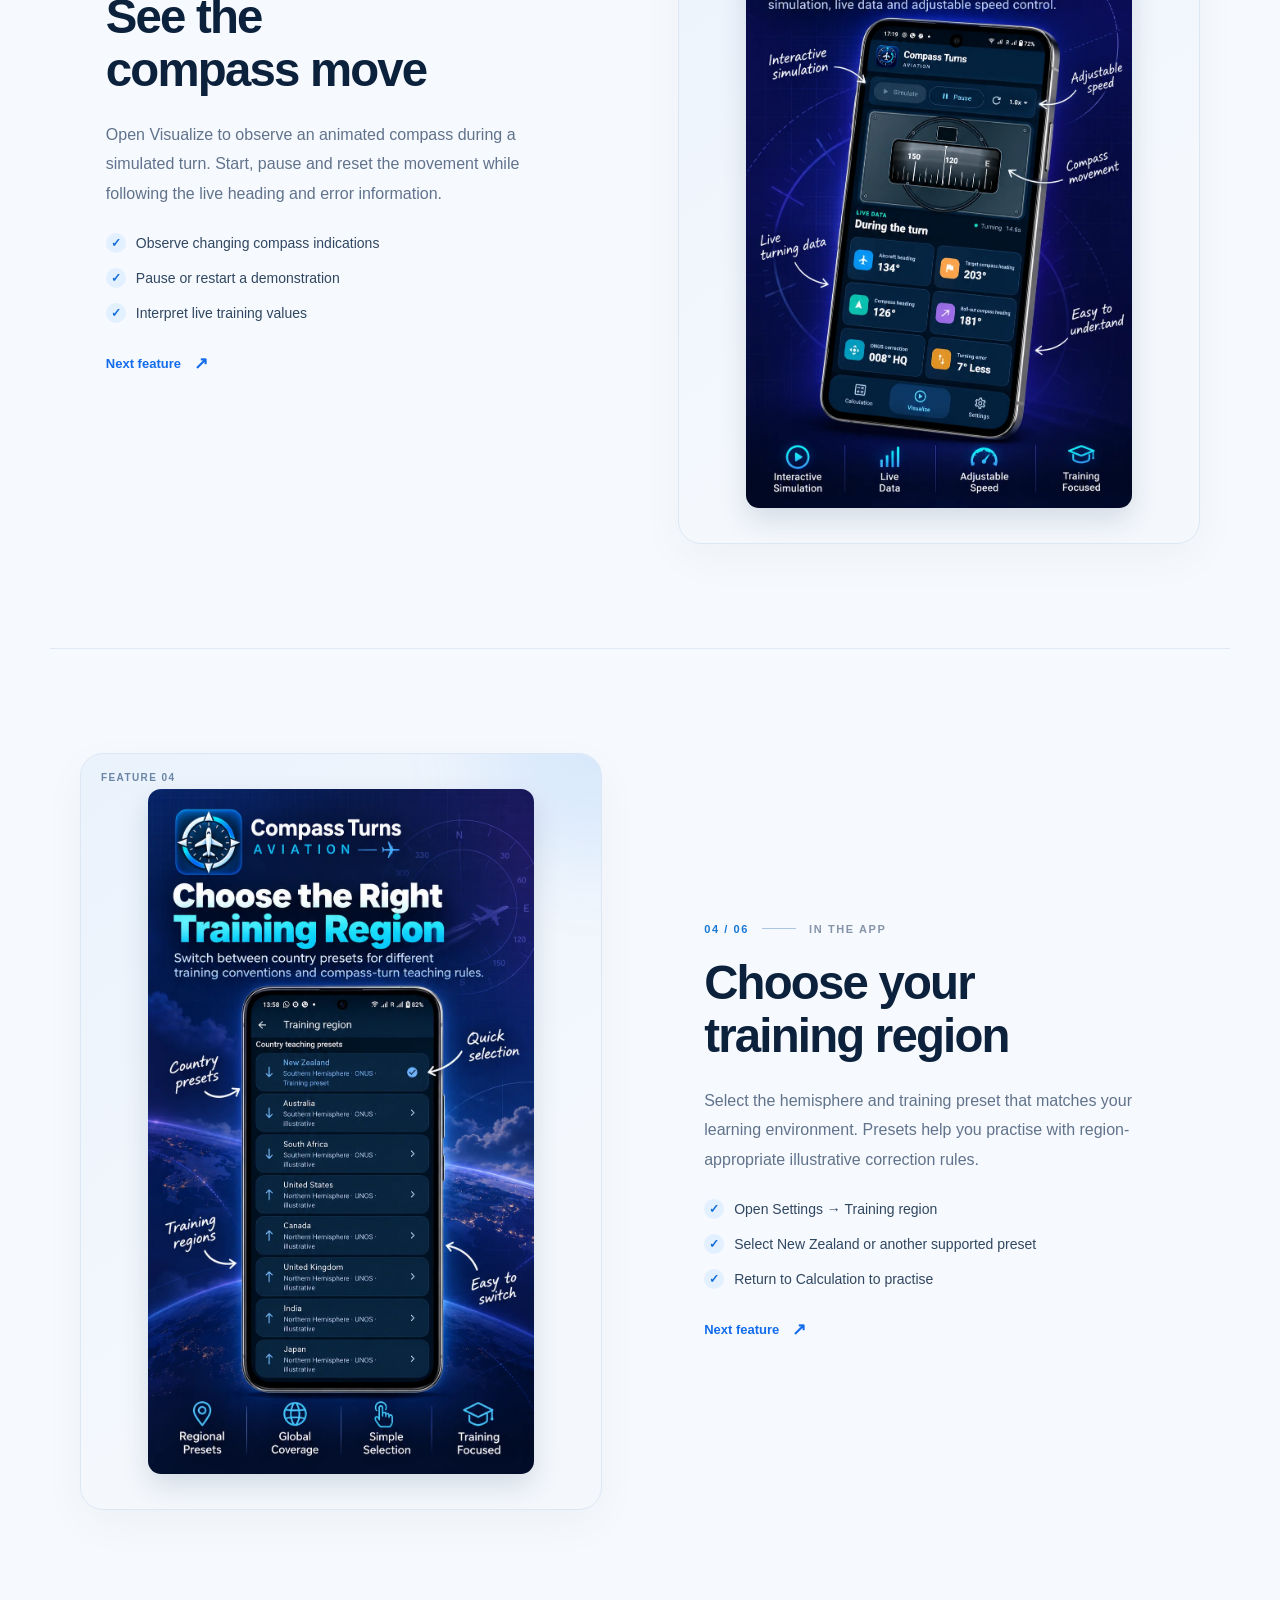
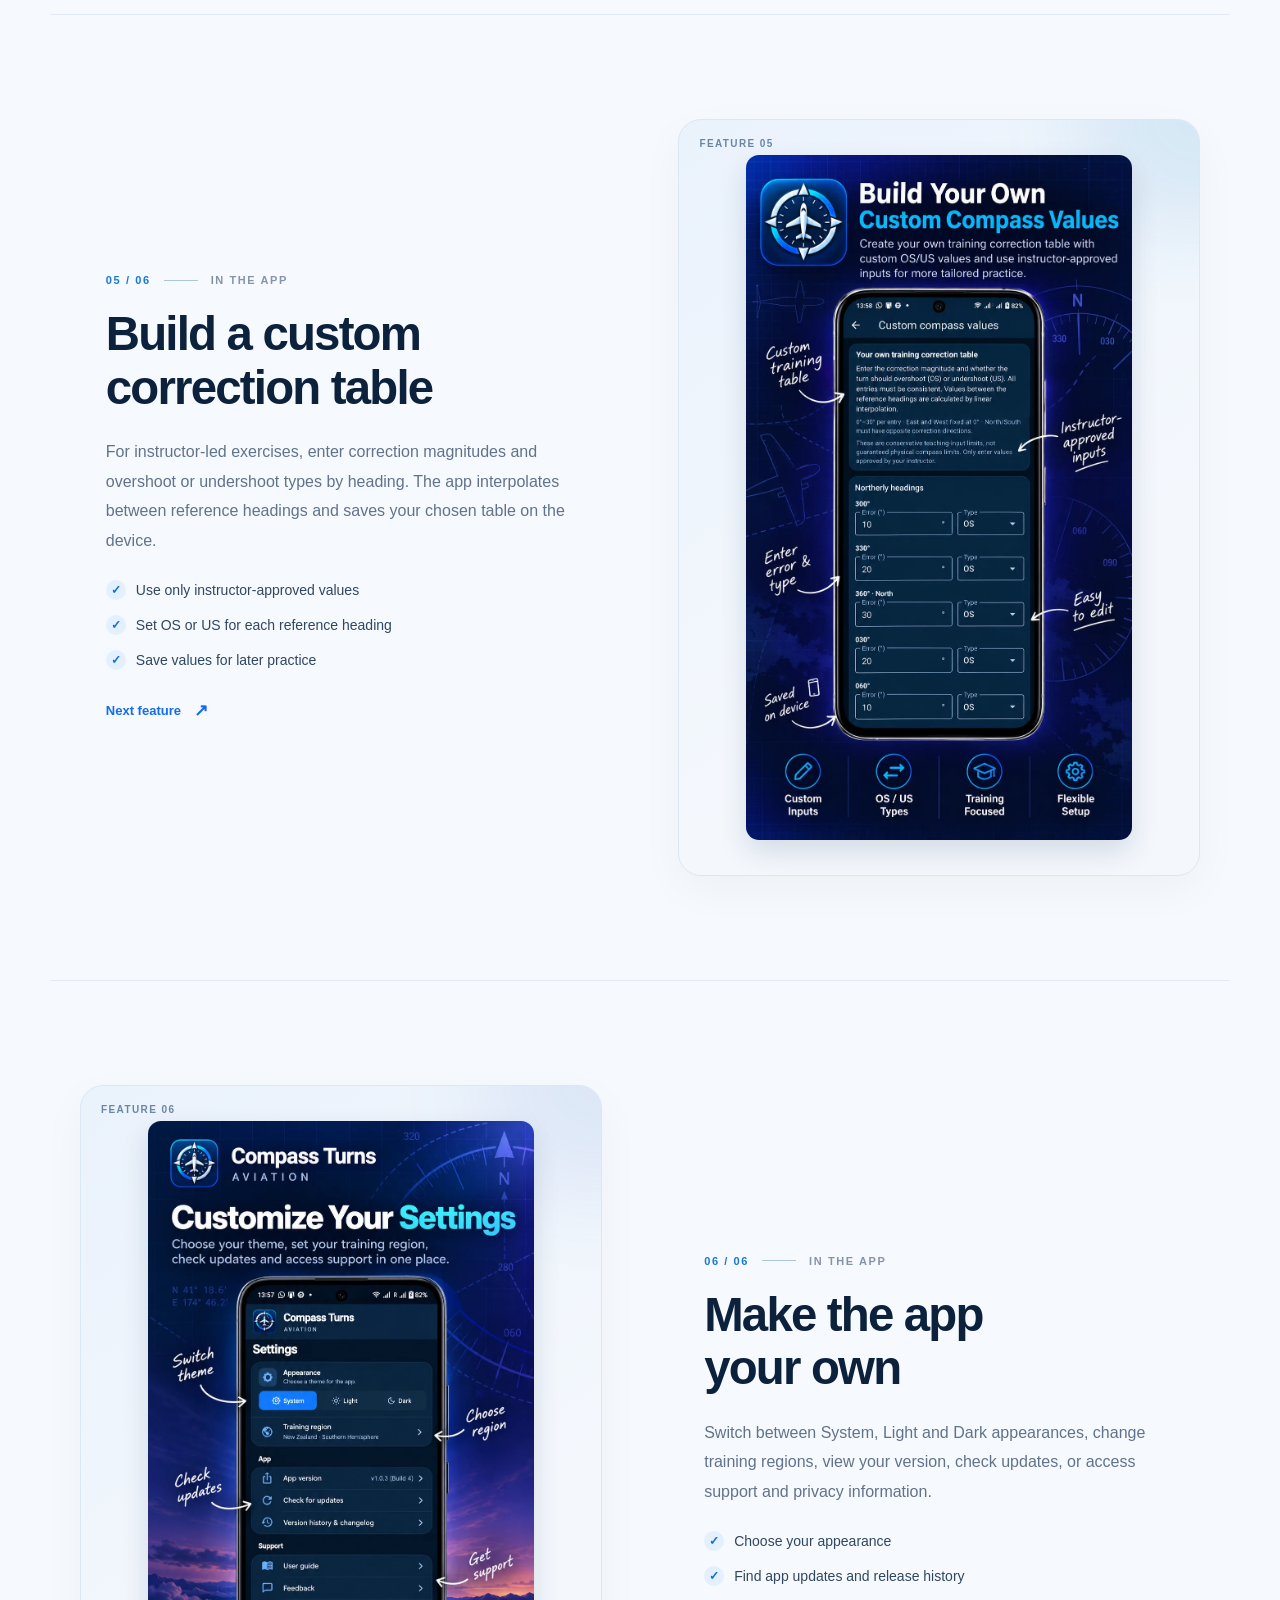
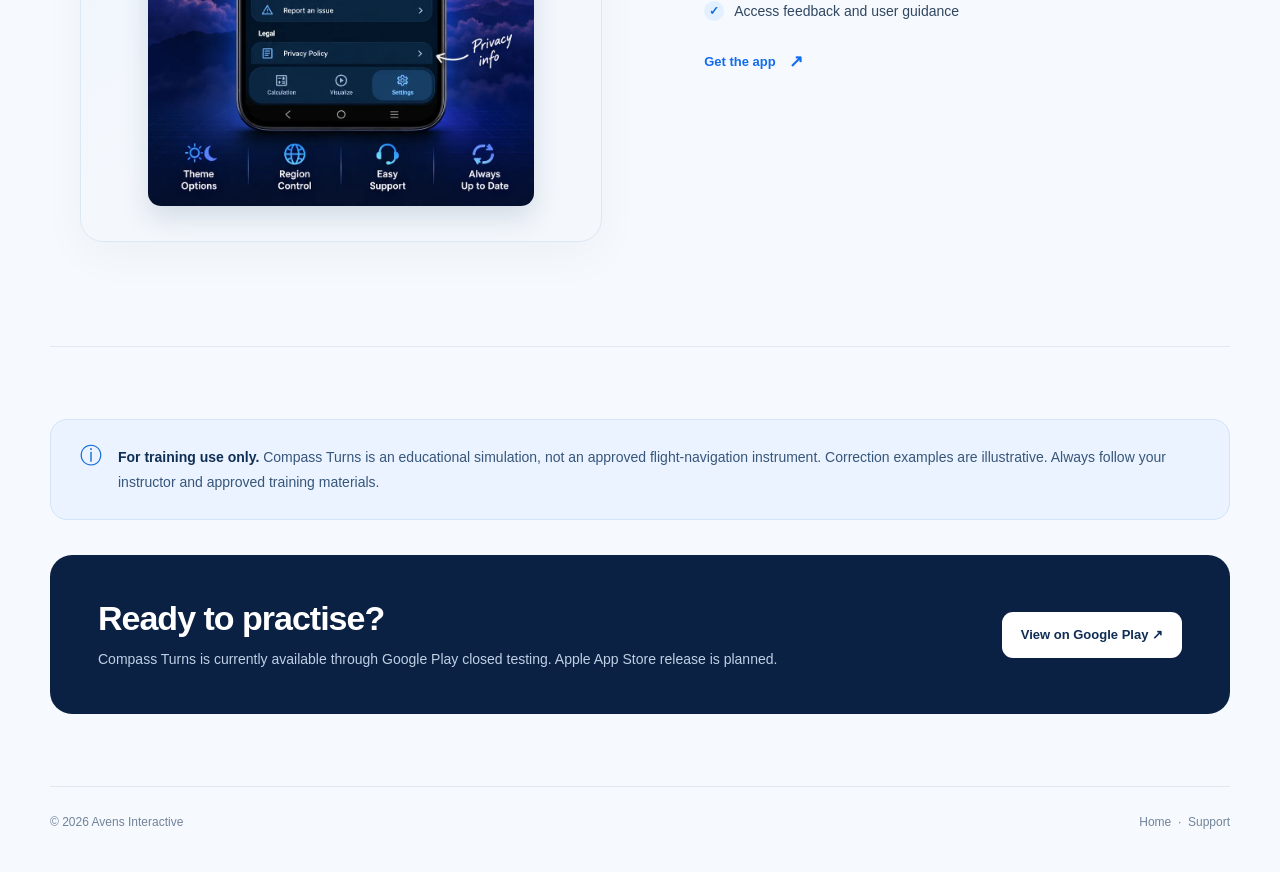
==== commit 07f7f120: "Update compass-turns.html" ====
--- a/compass-turns.html
+++ b/compass-turns.html
@@ -22,7 +22,7 @@
 .hero{position:relative;isolation:isolate;overflow:hidden;min-height:480px;display:grid;grid-template-columns:minmax(0,1.15fr) minmax(260px,.85fr);align-items:center;gap:40px;padding:72px clamp(28px,6vw,80px);border-radius:25px;background:#071831;color:white}
 .hero::before{content:"";position:absolute;inset:0;z-index:-1;background:radial-gradient(ellipse at 83% 25%,#1958ba7d,transparent 45%),radial-gradient(ellipse at 17% 95%,#0e477878,transparent 50%)}
 .hero::after{content:"";position:absolute;inset:0;z-index:-1;opacity:.4;background-image:linear-gradient(#ffffff0b 1px,transparent 1px),linear-gradient(90deg,#ffffff0b 1px,transparent 1px);background-size:48px 48px;mask-image:linear-gradient(90deg,transparent 20%,black)}
-.eyebrow{font-size:11px;font-weight:850;letter-spacing:2.4px;text-transform:uppercase;color:#33bafa}.hero h1{font-size:clamp(42px,5vw,69px);line-height:1.06;letter-spacing:-2.7px;font-weight:800;margin:18px 0 22px;max-width:660px}.hero h1 em{color:#74d1ff;font-style:normal}.hero p{max-width:510px;font-size:16px;line-height:1.75;color:#c0d0e5;margin:0}.hero-logo-wrap{display:grid;place-items:center;position:relative;min-height:315px}.hero-logo-wrap::before{content:"";position:absolute;width:min(95%,340px);aspect-ratio:1;border:1px solid #7fb1f34c;border-radius:50%}.hero-logo-wrap::after{content:"";position:absolute;width:min(76%,270px);aspect-ratio:1;border:1px dashed #7fb1f347;border-radius:50%}.hero-logo{position:relative;z-index:1;width:min(72%,260px);filter:drop-shadow(0 24px 28px #010a1c99);animation:float 7s ease-in-out infinite}
+.eyebrow{font-size:11px;font-weight:850;letter-spacing:2.4px;text-transform:uppercase;color:#33bafa}.hero h1{font-size:clamp(42px,5vw,69px);line-height:1.06;letter-spacing:-2.7px;font-weight:800;margin:18px 0 22px;max-width:660px}.hero h1 em{color:#74d1ff;font-style:normal}.hero p{max-width:510px;font-size:16px;line-height:1.75;color:#c0d0e5;margin:0}.hero-logo-wrap{display:grid;place-items:center;position:relative;min-height:315px}.hero-logo-wrap::before{content:"";position:absolute;width:min(95%,340px);aspect-ratio:1;border:1px solid #7fb1f34c;border-radius:50%}.hero-logo-wrap::after{content:"";position:absolute;width:min(76%,270px);aspect-ratio:1;border:1px dashed #7fb1f347;border-radius:50%}.hero-logo{position:relative;z-index:1;width:min(72%,325px);filter:drop-shadow(0 24px 28px #010a1c99);animation:float 7s ease-in-out infinite}
 .status{display:inline-flex;align-items:center;gap:8px;margin:24px 0 24px;color:#e0f1ff;font-weight:700;font-size:12px}.status::before{content:"";width:8px;height:8px;background:#50d8b0;border-radius:50%;box-shadow:0 0 0 4px #50d8b025}
 .hero-actions{display:flex;flex-wrap:wrap;gap:11px}.btn{display:inline-flex;align-items:center;justify-content:center;padding:13px 19px;min-height:46px;border-radius:11px;font-size:13px;font-weight:800;transition:transform .2s,background .2s}.btn:hover{transform:translateY(-2px)}.btn-primary{background:white;color:#102d55}.btn-ghost{color:white;border:1px solid #ffffff50;background:#ffffff0a}.hero-note{font-size:12px!important;margin-top:17px!important;color:#95aecb!important}
 /* Intro */
@@ -155,4 +155,4 @@
  reveals.forEach(node=>observer.observe(node));
 }else{reveals.forEach(node=>node.classList.add('is-visible'))}
 </script>
-</body></html>+</body></html>
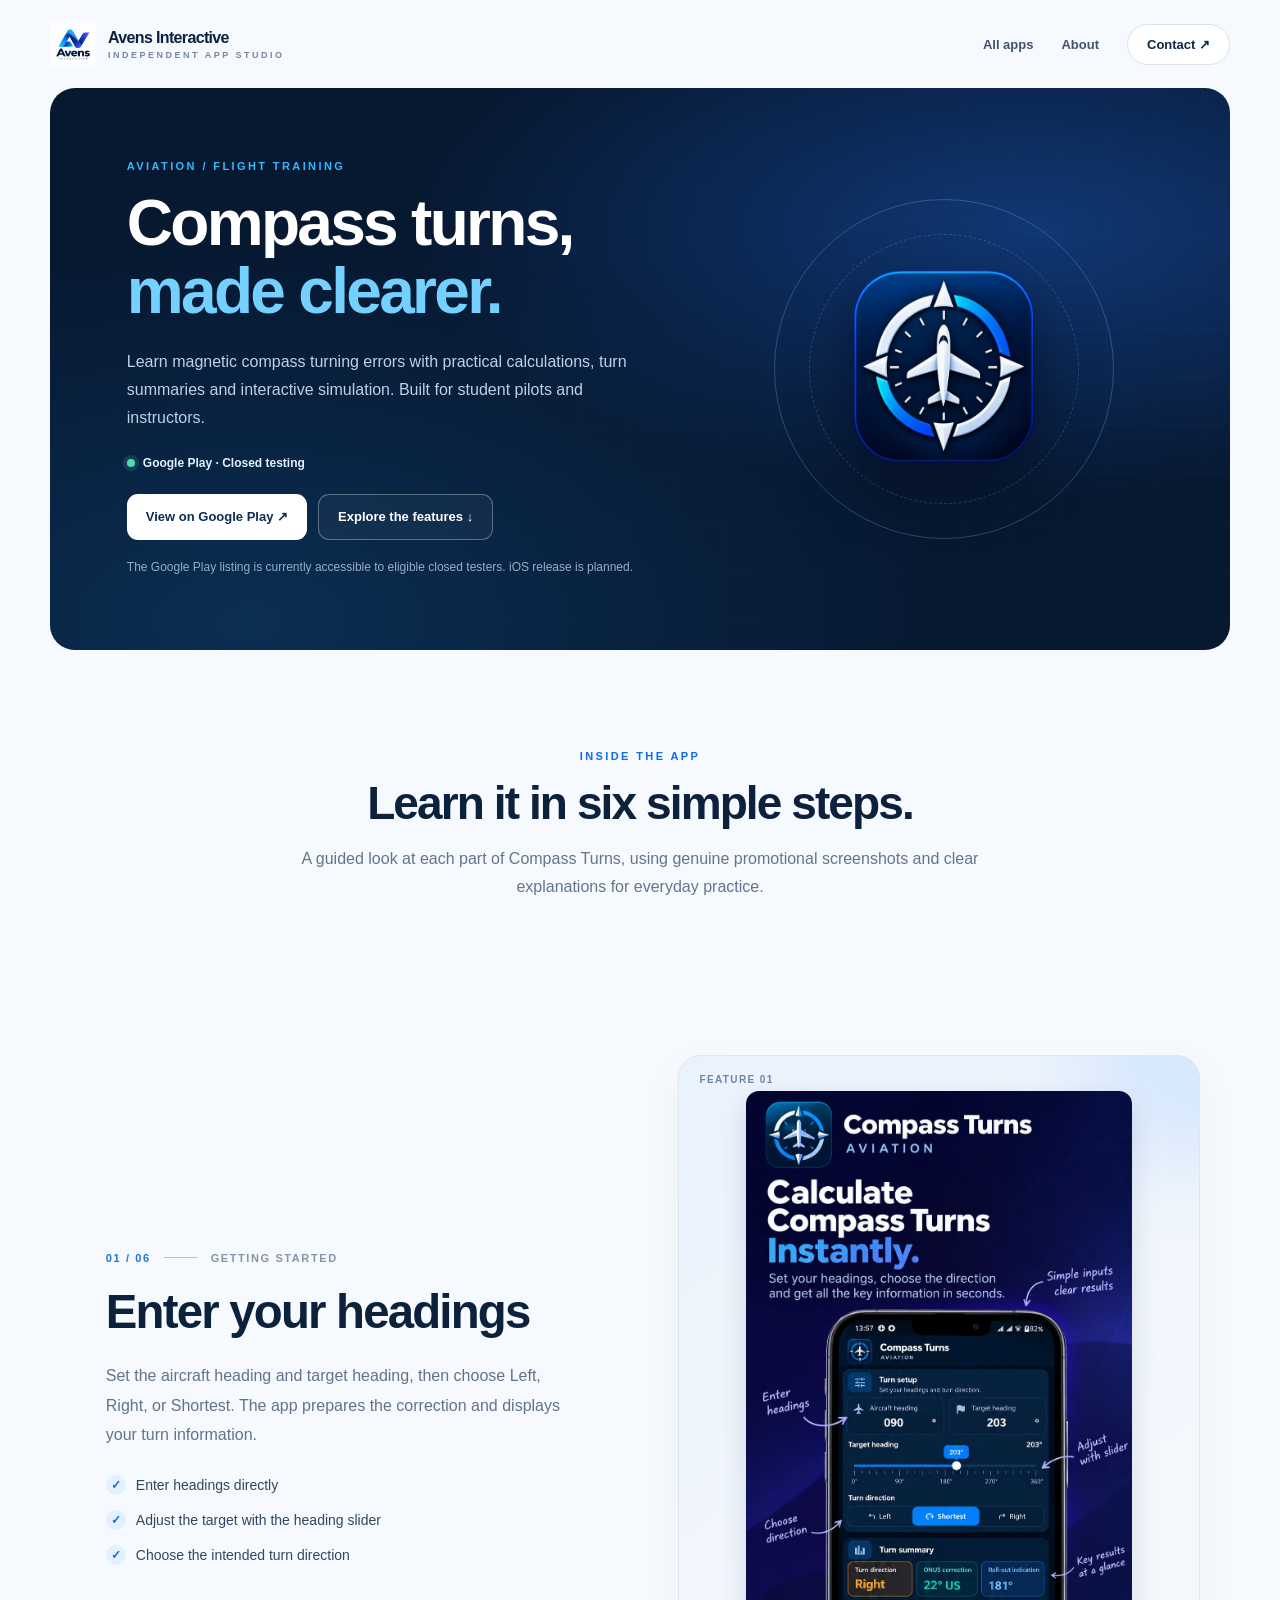
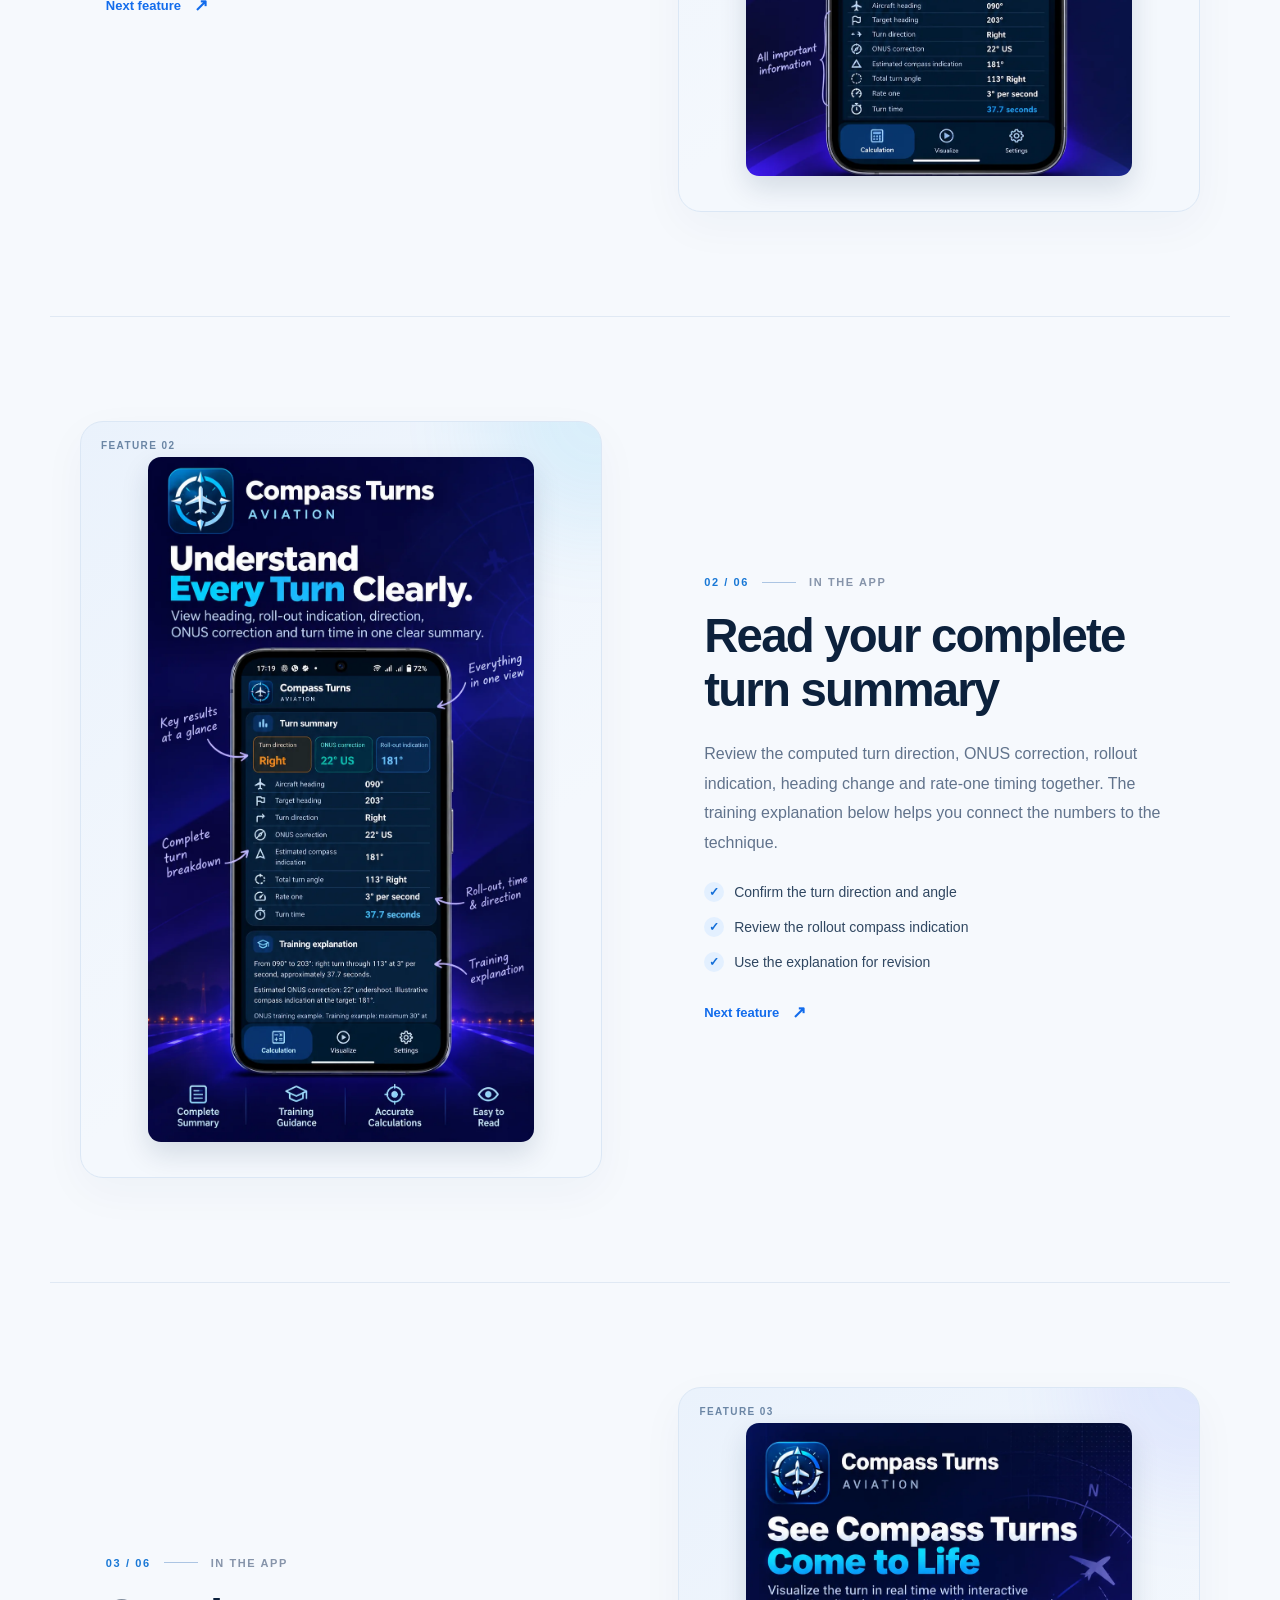
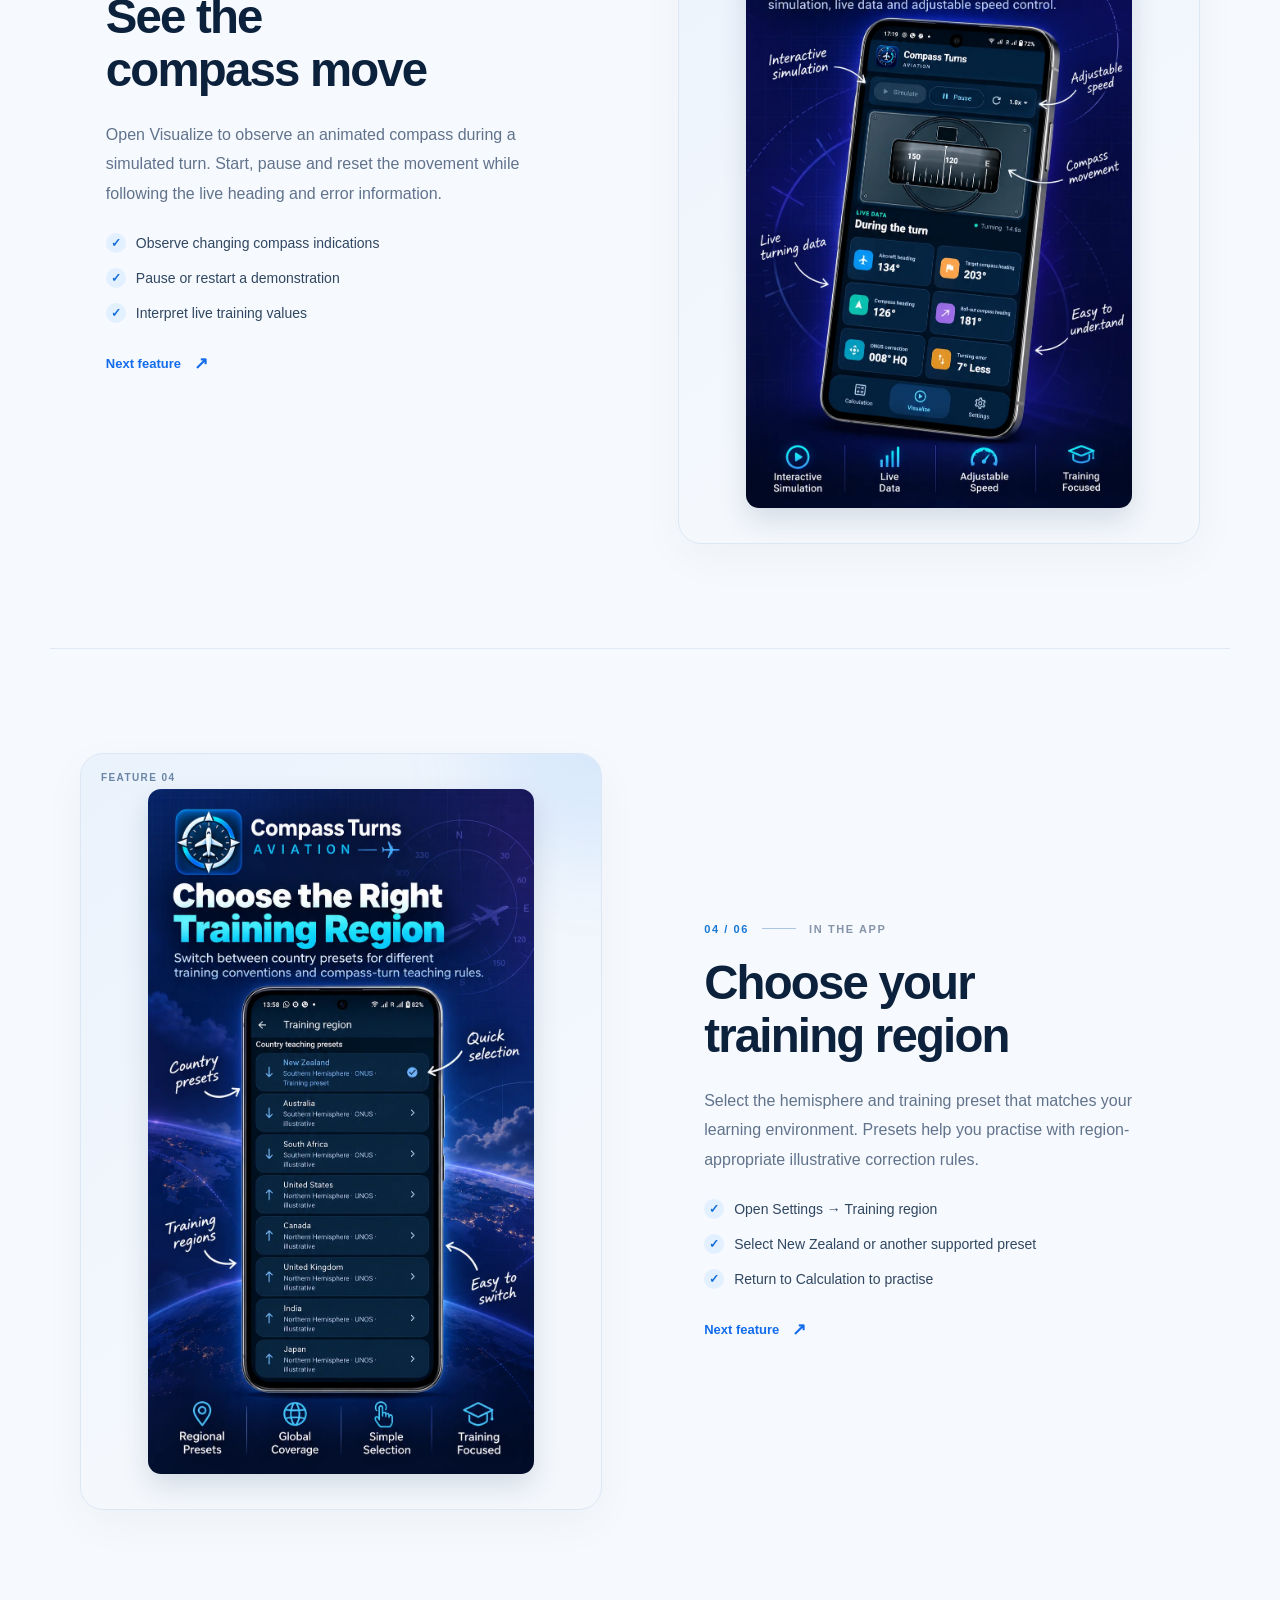
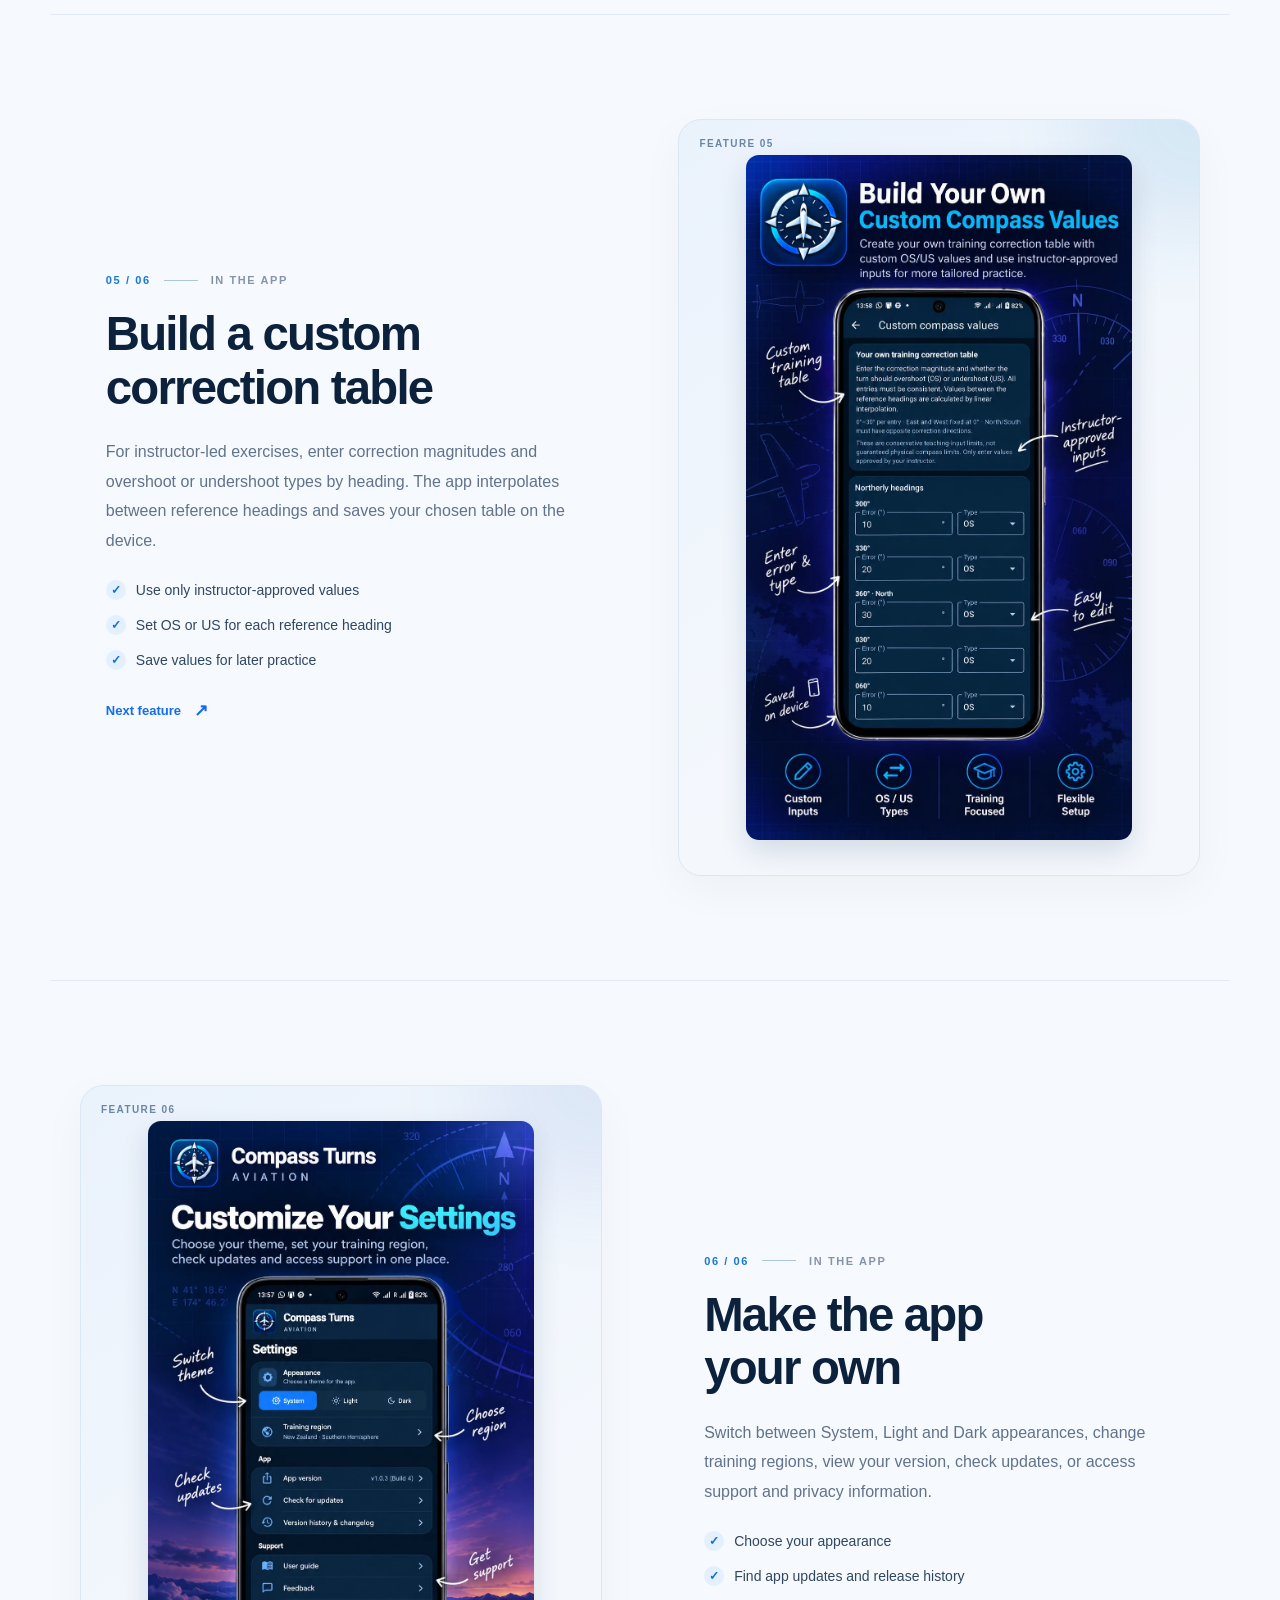
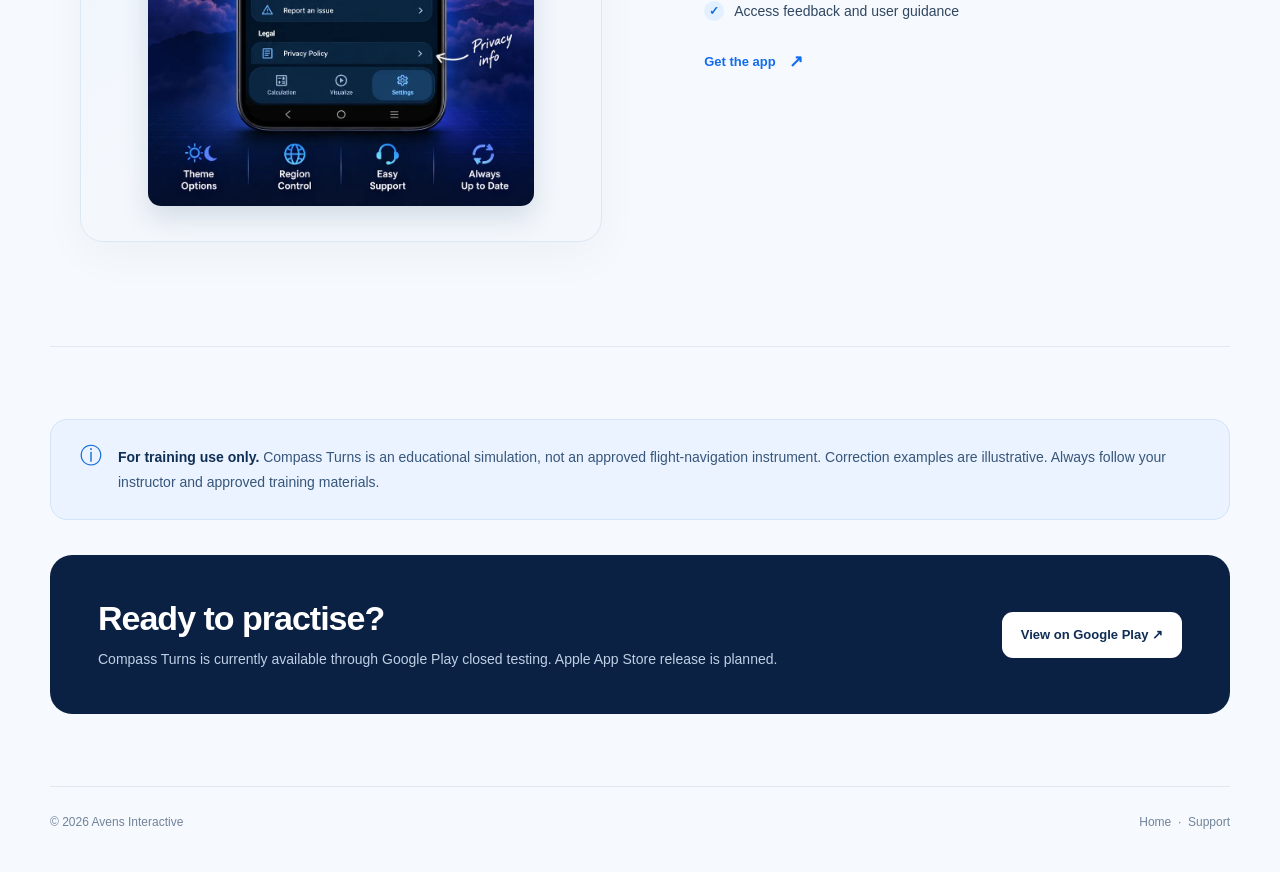
==== commit 75e12afc: "Update compass-turns.html" ====
--- a/compass-turns.html
+++ b/compass-turns.html
@@ -59,7 +59,7 @@
 <main>
 <section class="hero" aria-labelledby="page-title">
  <div><div class="eyebrow">AVIATION / FLIGHT TRAINING</div><h1 id="page-title">Compass turns,<br><em>made clearer.</em></h1><p>Learn magnetic compass turning errors with practical calculations, turn summaries and interactive simulation. Built for student pilots and instructors.</p><div class="status">Google Play · Closed testing</div><div class="hero-actions"><a class="btn btn-primary" href="https://play.google.com/store/apps/details?id=com.azaviation.compass_turns" target="_blank" rel="noopener noreferrer">View on Google Play ↗</a><a class="btn btn-ghost" href="#walkthrough">Explore the features ↓</a></div><p class="hero-note">The Google Play listing is currently accessible to eligible closed testers. iOS release is planned.</p></div>
- <div class="hero-logo-wrap"><img class="hero-logo" src="assets/compass.webp" alt="Compass Turns aviation app icon" width="300" height="300"></div>
+ <div class="hero-logo-wrap"><img class="hero-logo" src="assets/compass.webp" alt="Compass Turns aviation app icon" width="325" height="325"></div>
 </section>
 <section class="intro" id="walkthrough"><div class="eyebrow">INSIDE THE APP</div><h2>Learn it in six simple steps.</h2><p>A guided look at each part of Compass Turns, using genuine promotional screenshots and clear explanations for everyday practice.</p></section>
 <div class="walkthrough">
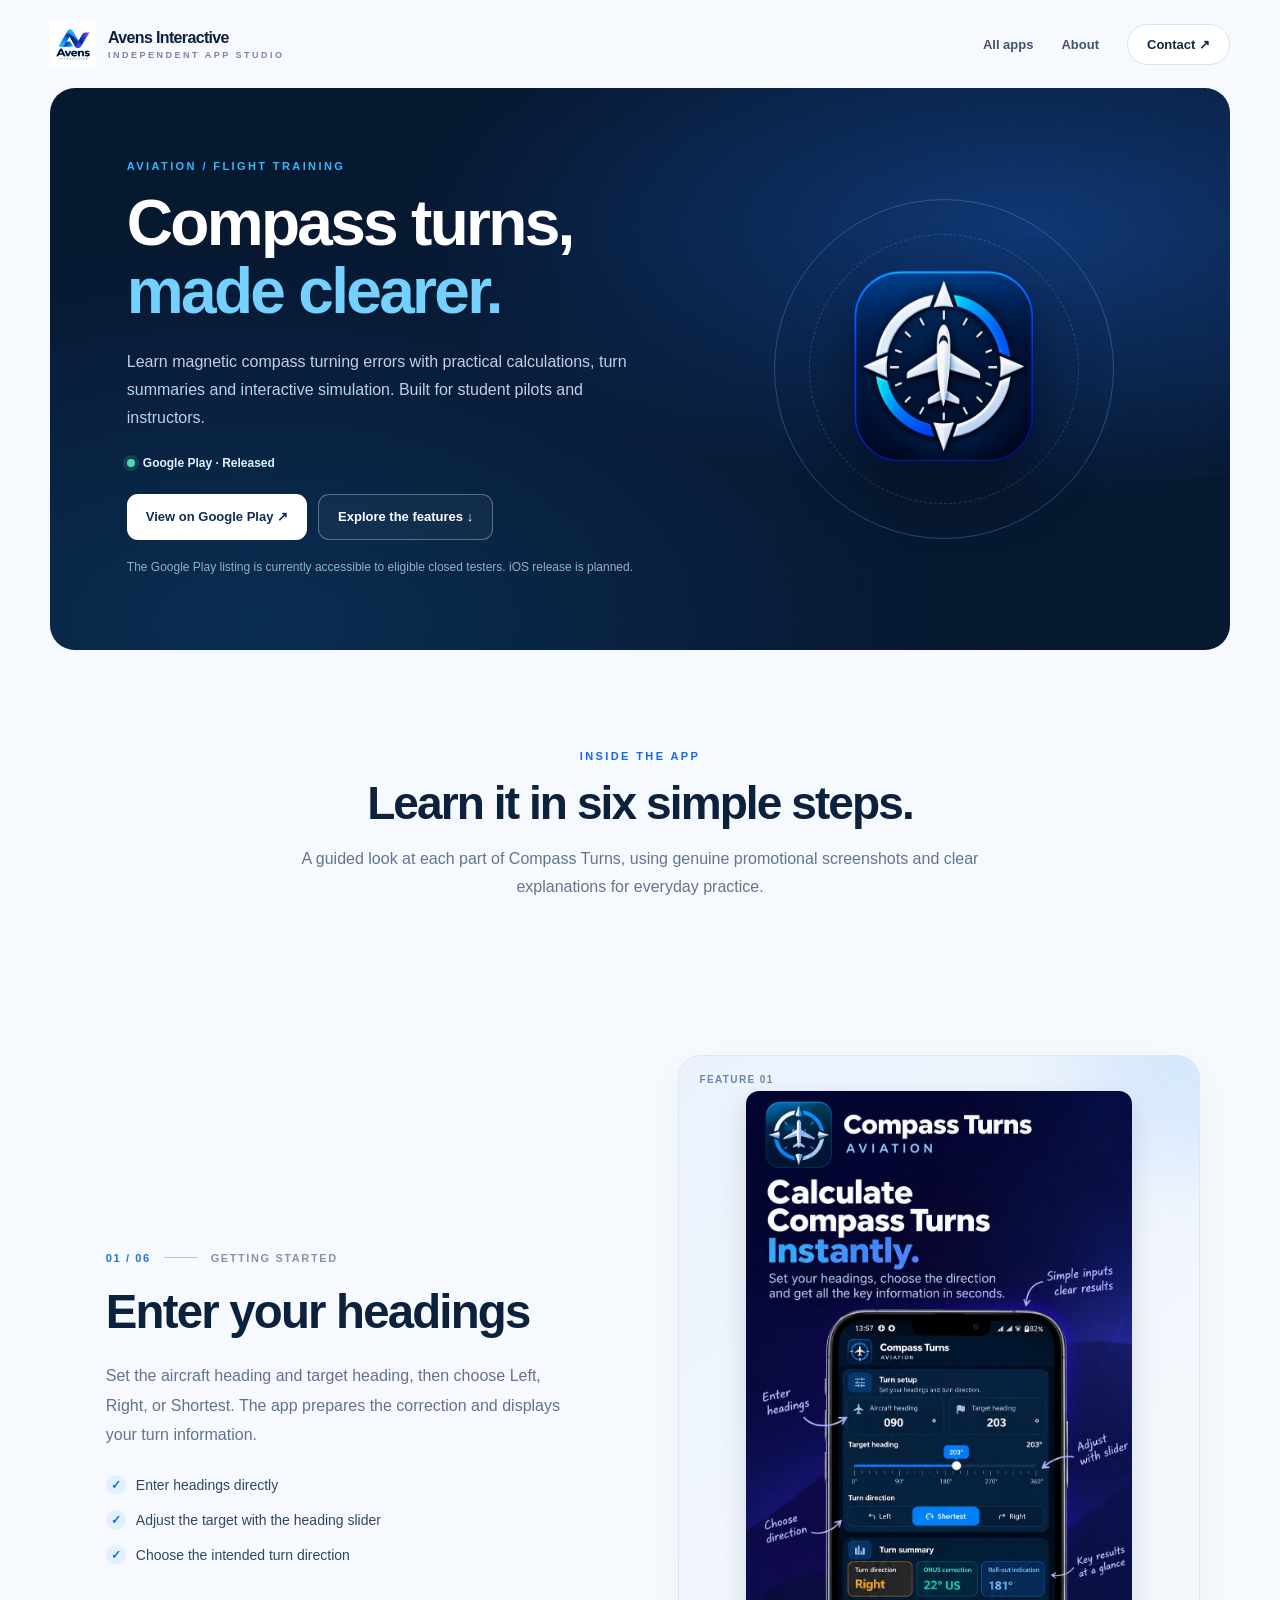
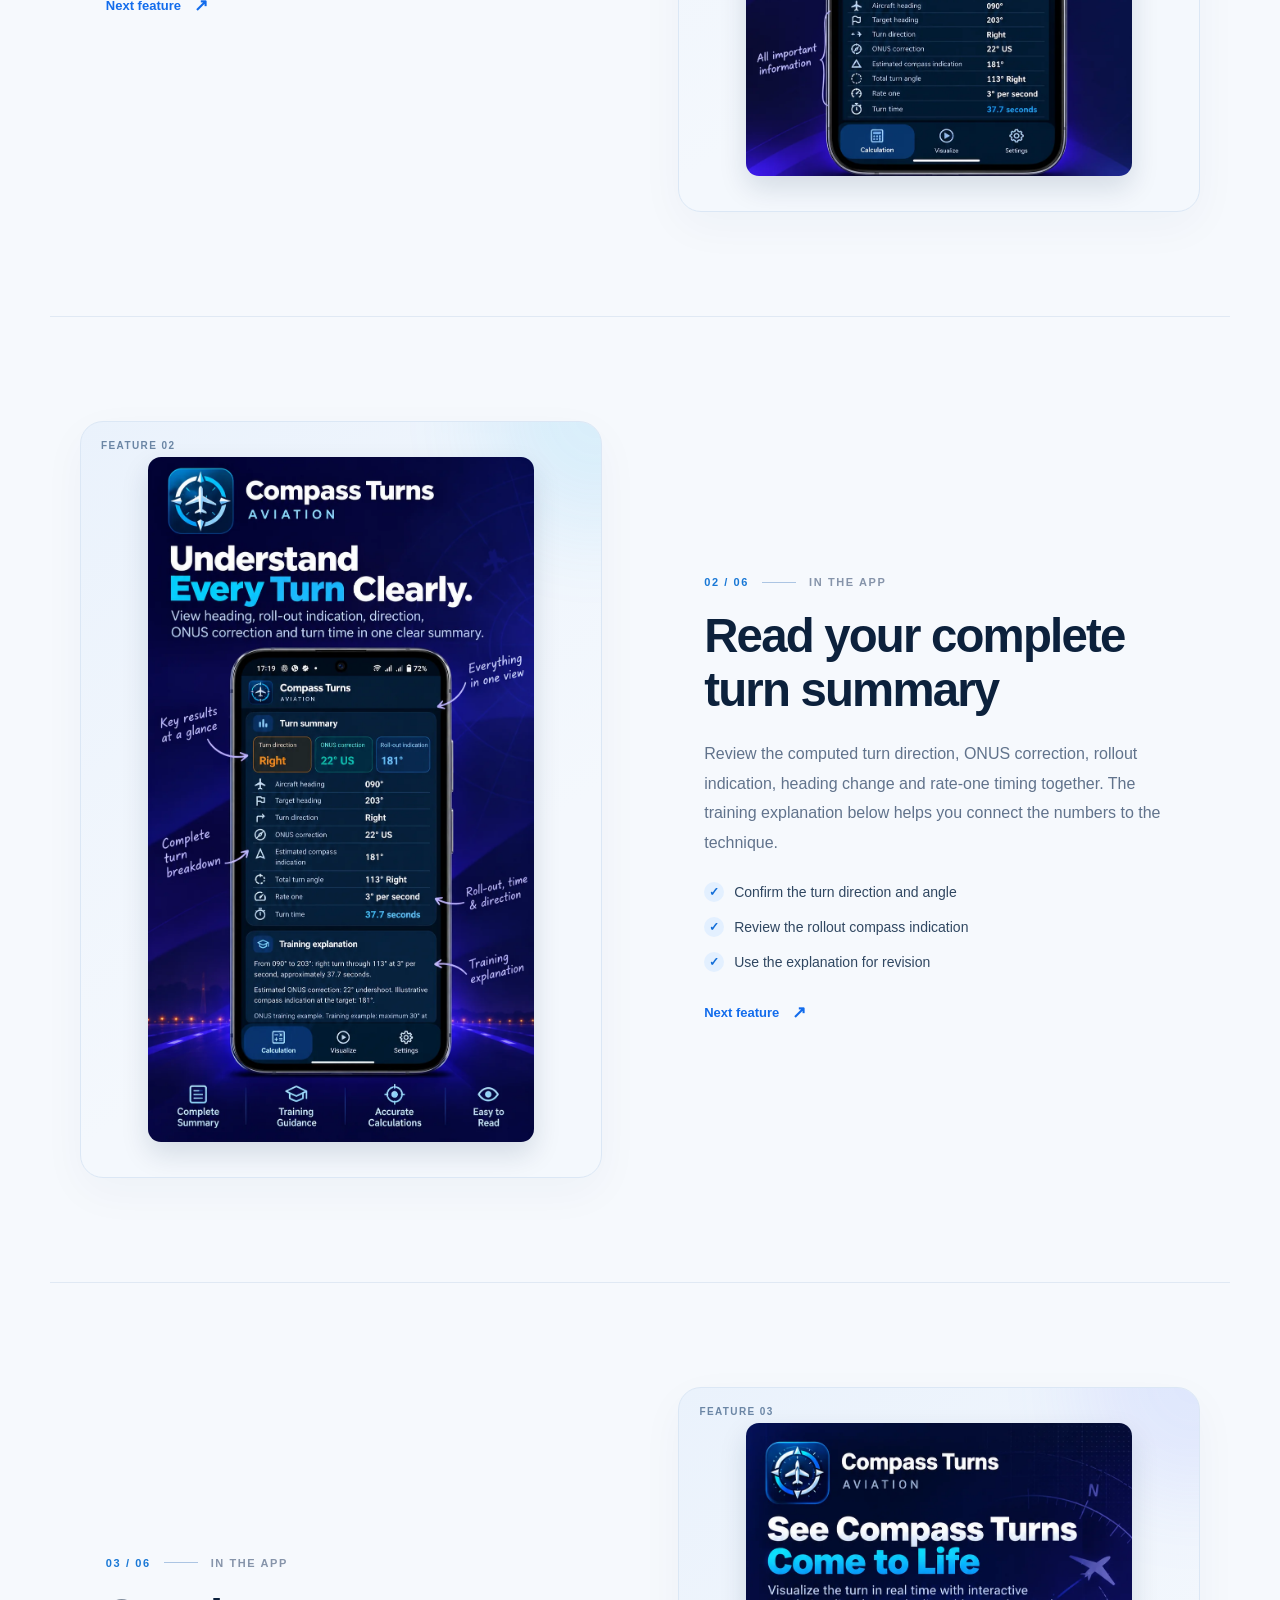
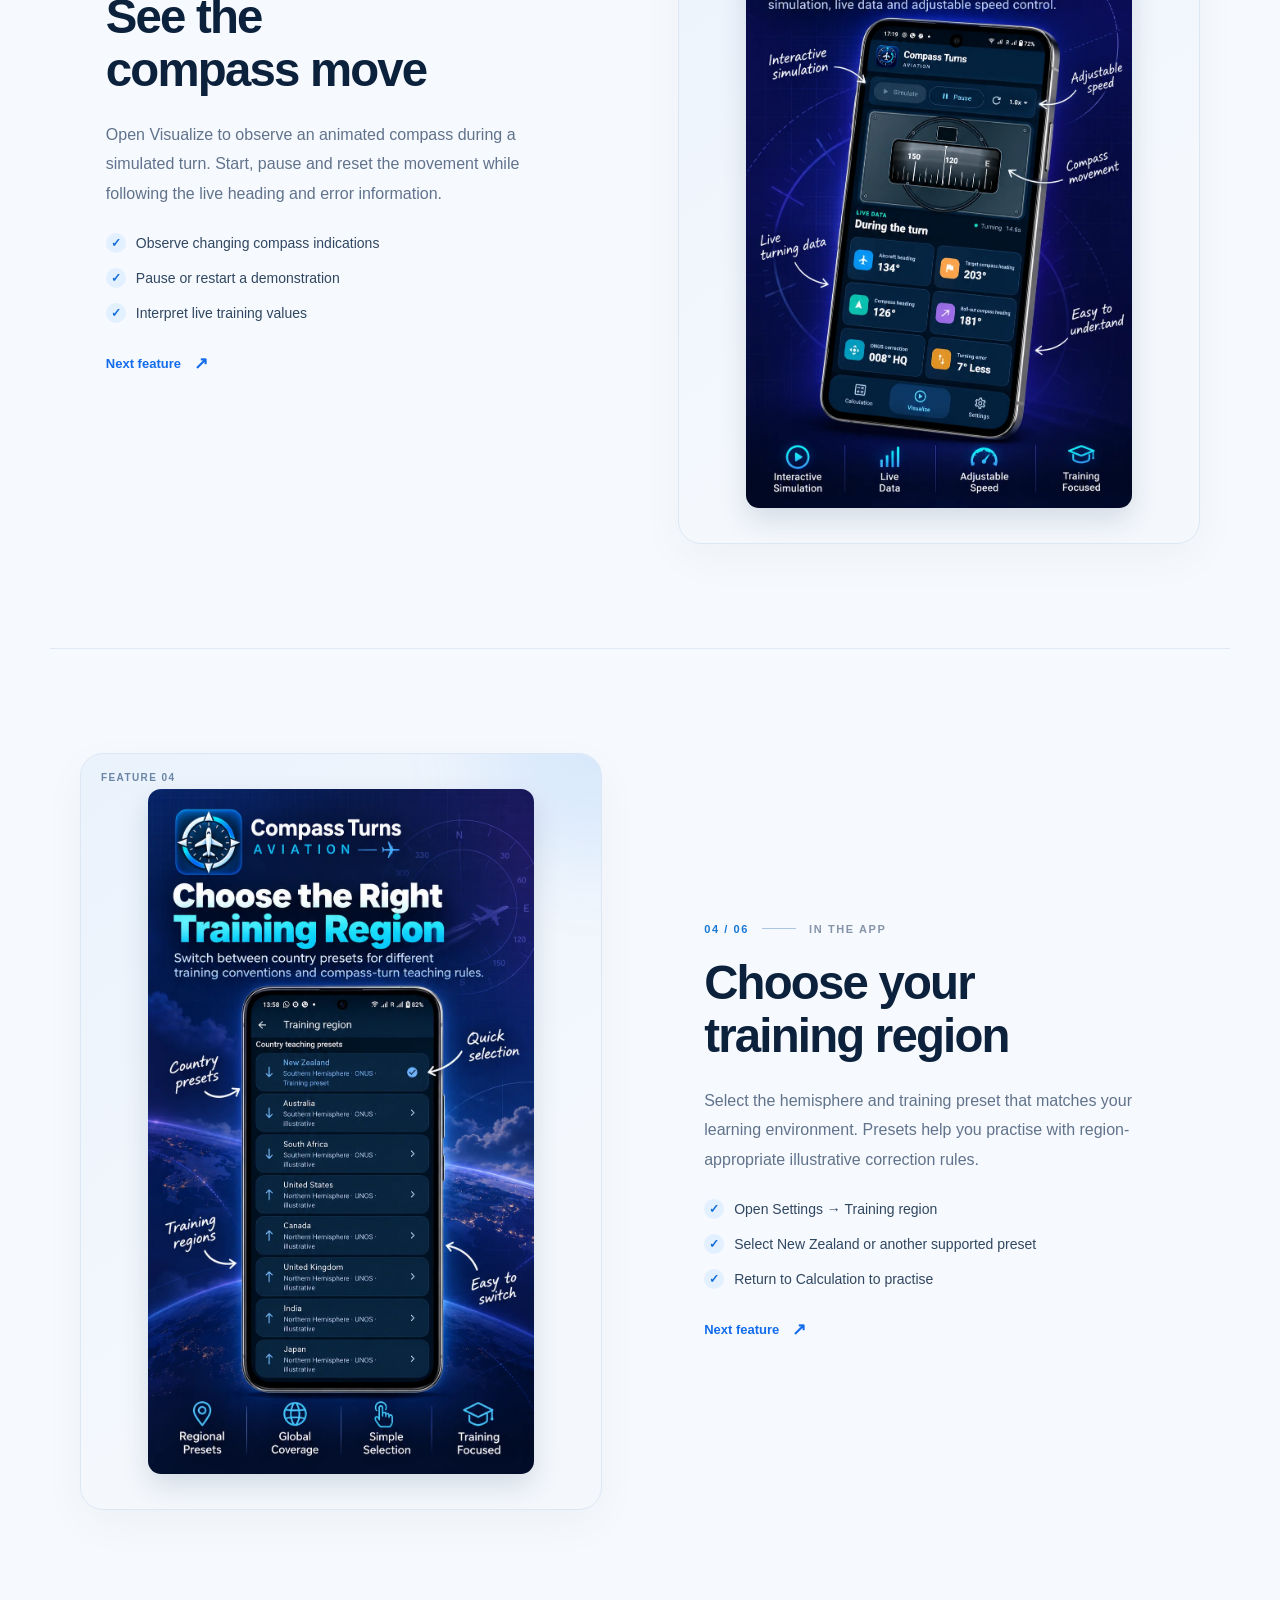
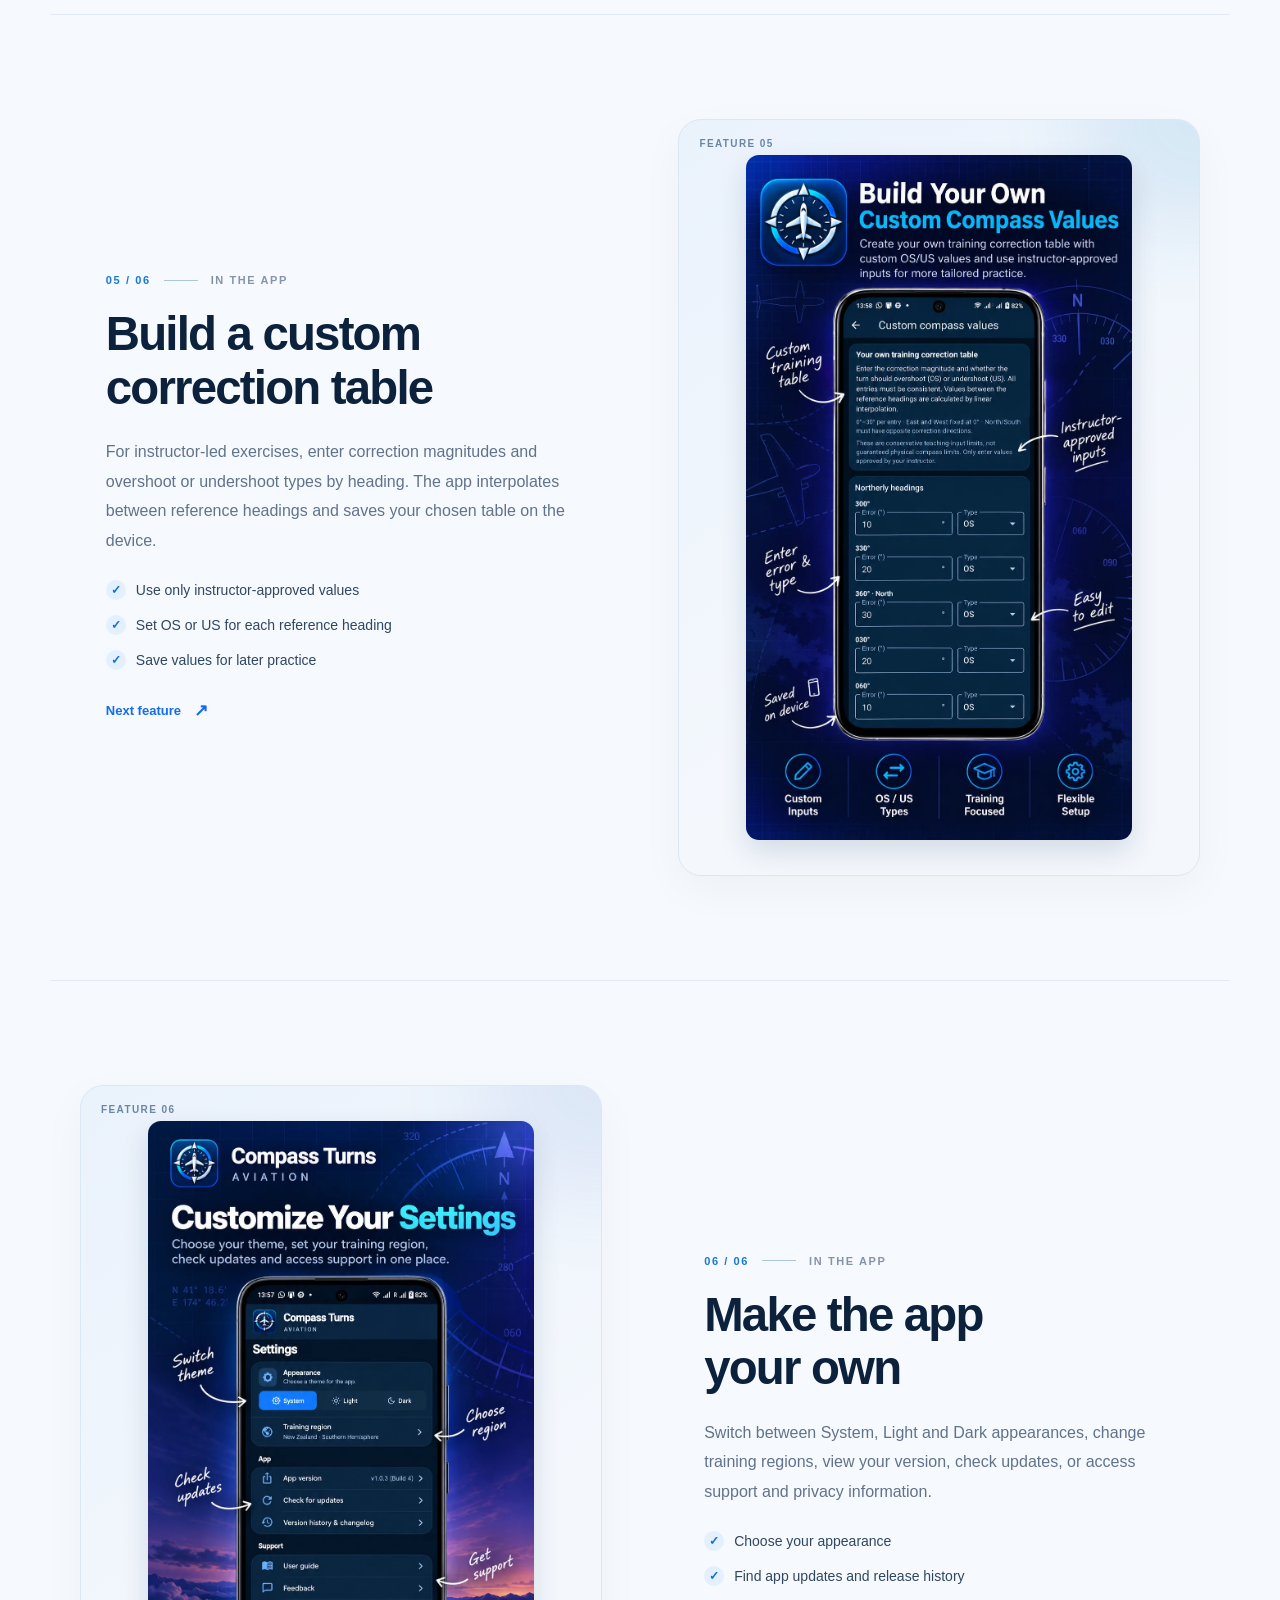
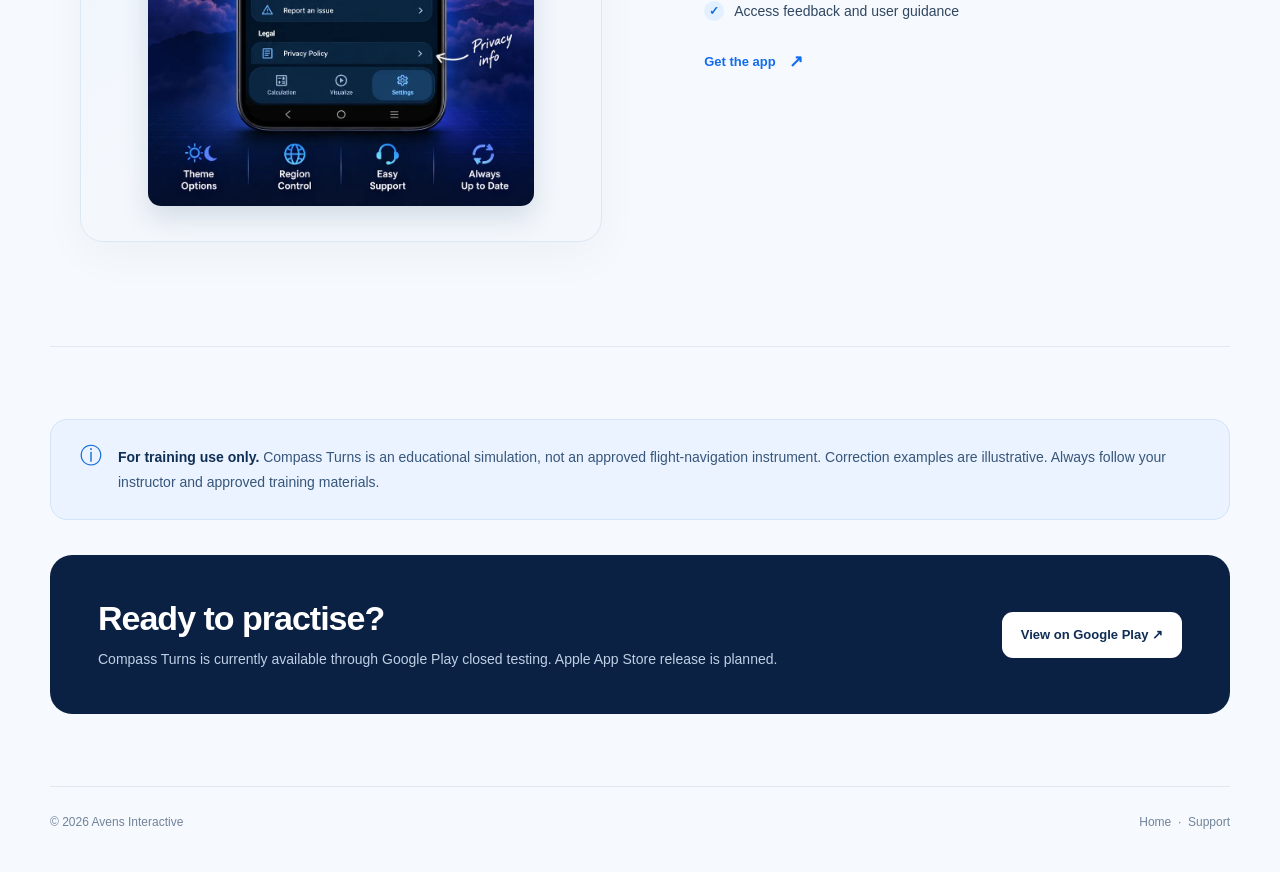
==== commit ef784c93: "Update compass-turns.html" ====
--- a/compass-turns.html
+++ b/compass-turns.html
@@ -58,7 +58,7 @@
 <header class="site-header"><a class="brand" href="index.html"><img src="assets/avens.webp" alt="Avens Interactive"><span>Avens Interactive<small>INDEPENDENT APP STUDIO</small></span></a><nav class="site-nav" aria-label="Main navigation"><a href="index.html#apps">All apps</a><a href="index.html#about">About</a><a class="nav-button" href="index.html#contact">Contact ↗</a></nav></header>
 <main>
 <section class="hero" aria-labelledby="page-title">
- <div><div class="eyebrow">AVIATION / FLIGHT TRAINING</div><h1 id="page-title">Compass turns,<br><em>made clearer.</em></h1><p>Learn magnetic compass turning errors with practical calculations, turn summaries and interactive simulation. Built for student pilots and instructors.</p><div class="status">Google Play · Closed testing</div><div class="hero-actions"><a class="btn btn-primary" href="https://play.google.com/store/apps/details?id=com.azaviation.compass_turns" target="_blank" rel="noopener noreferrer">View on Google Play ↗</a><a class="btn btn-ghost" href="#walkthrough">Explore the features ↓</a></div><p class="hero-note">The Google Play listing is currently accessible to eligible closed testers. iOS release is planned.</p></div>
+ <div><div class="eyebrow">AVIATION / FLIGHT TRAINING</div><h1 id="page-title">Compass turns,<br><em>made clearer.</em></h1><p>Learn magnetic compass turning errors with practical calculations, turn summaries and interactive simulation. Built for student pilots and instructors.</p><div class="status">Google Play · Released</div><div class="hero-actions"><a class="btn btn-primary" href="https://play.google.com/store/apps/details?id=com.azaviation.compass_turns" target="_blank" rel="noopener noreferrer">View on Google Play ↗</a><a class="btn btn-ghost" href="#walkthrough">Explore the features ↓</a></div><p class="hero-note">The Google Play listing is currently accessible to eligible closed testers. iOS release is planned.</p></div>
  <div class="hero-logo-wrap"><img class="hero-logo" src="assets/compass.webp" alt="Compass Turns aviation app icon" width="325" height="325"></div>
 </section>
 <section class="intro" id="walkthrough"><div class="eyebrow">INSIDE THE APP</div><h2>Learn it in six simple steps.</h2><p>A guided look at each part of Compass Turns, using genuine promotional screenshots and clear explanations for everyday practice.</p></section>
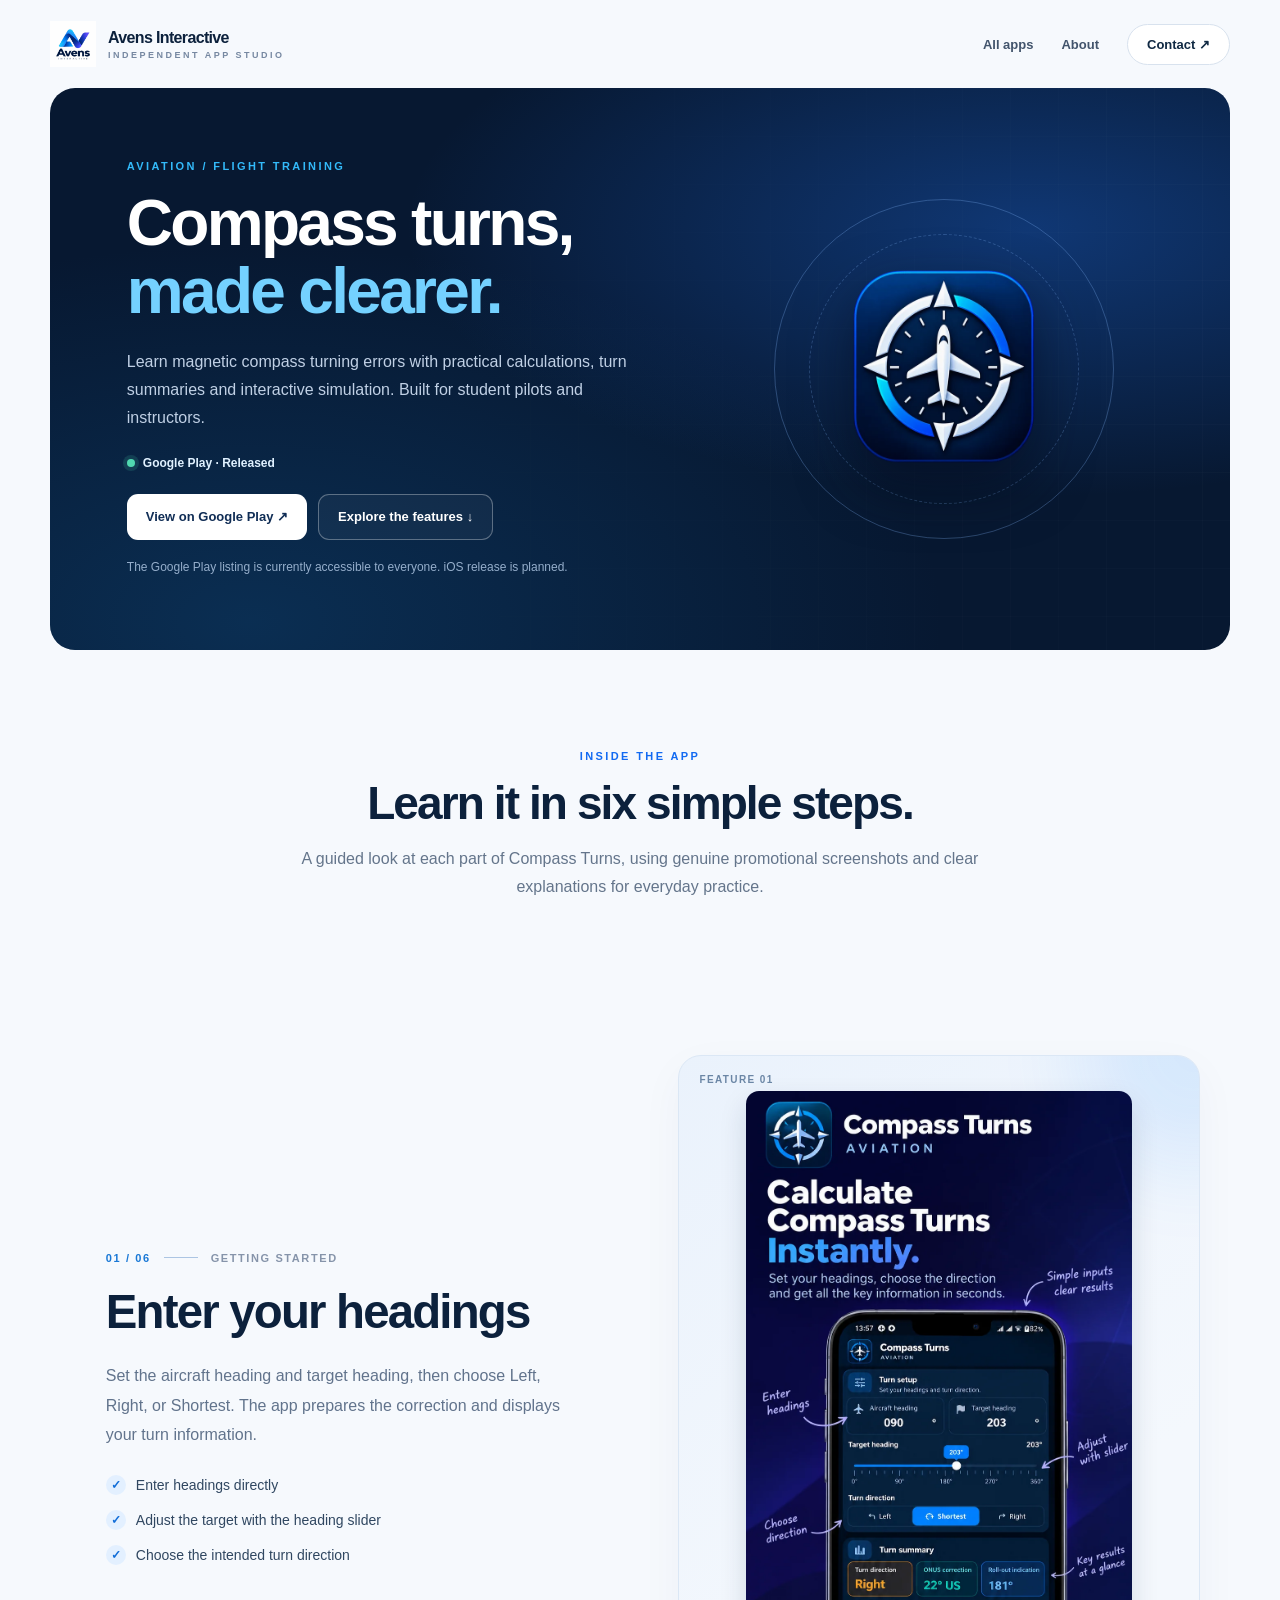
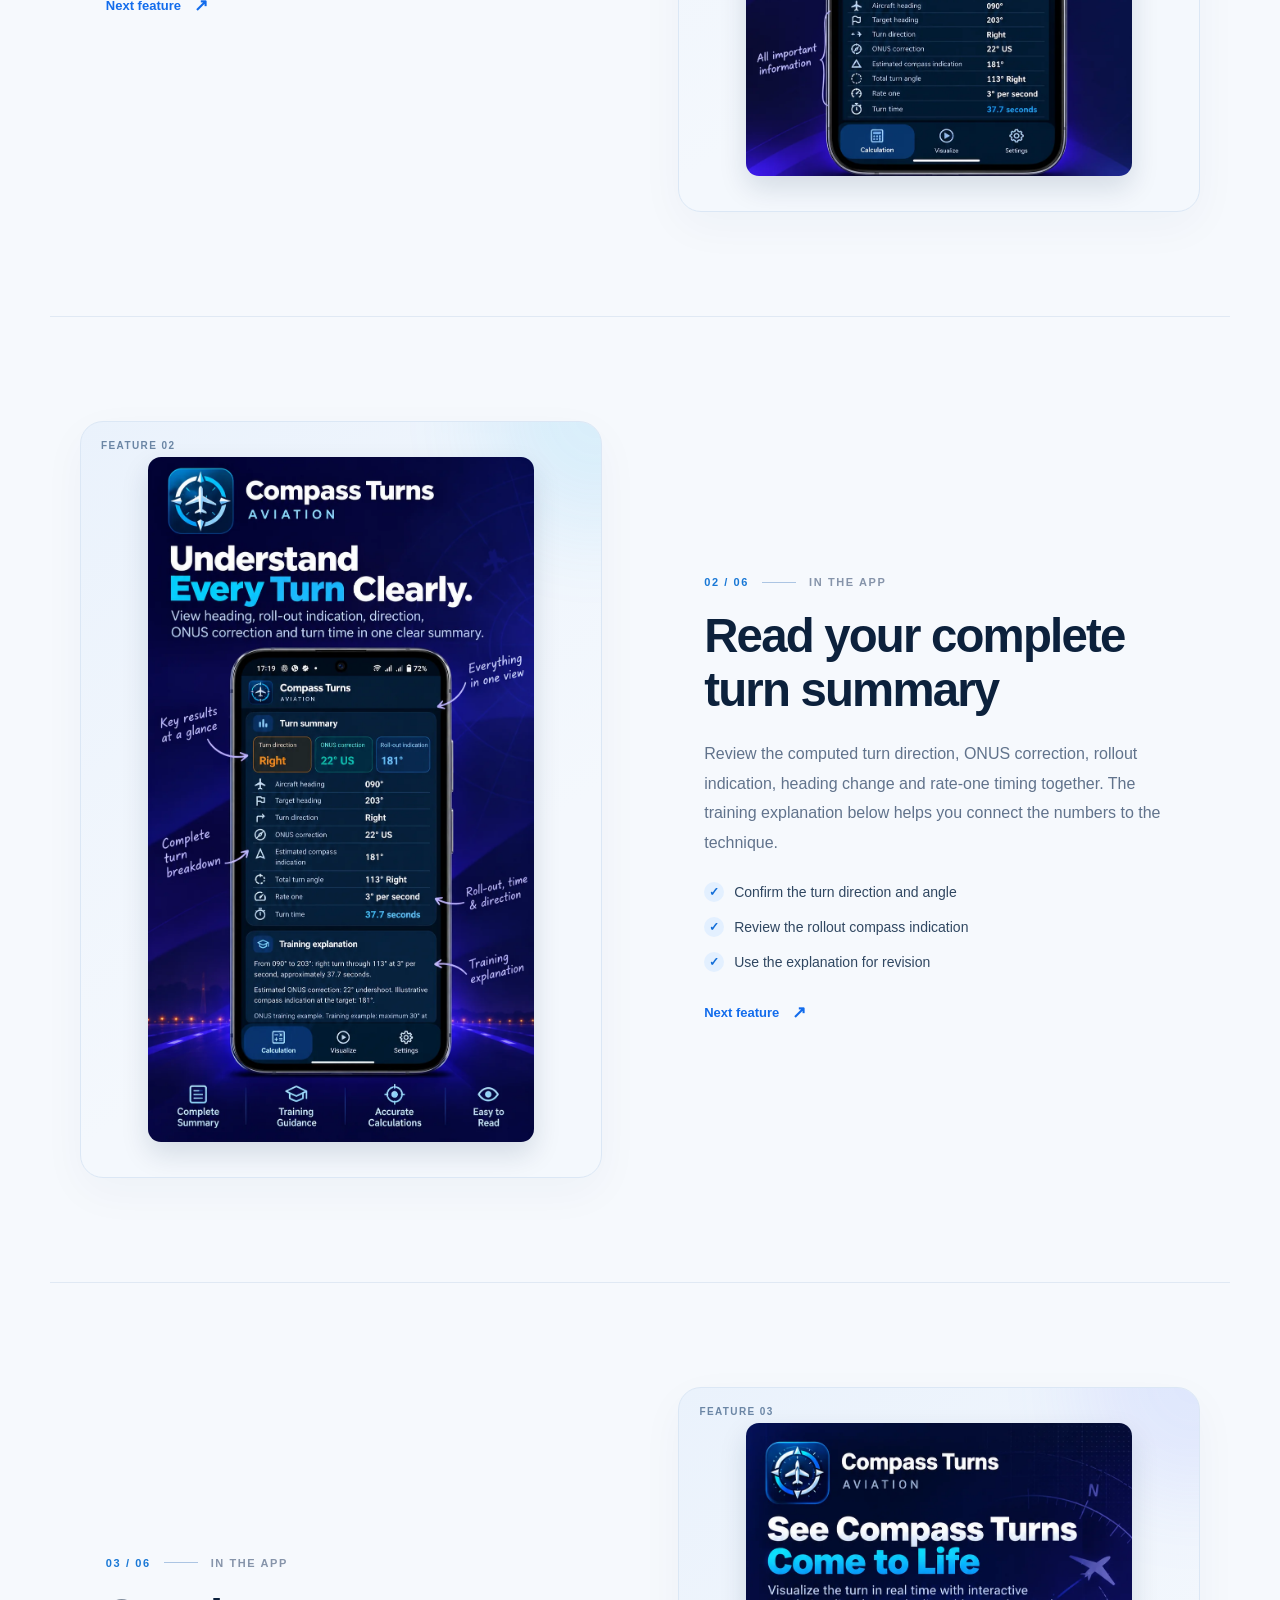
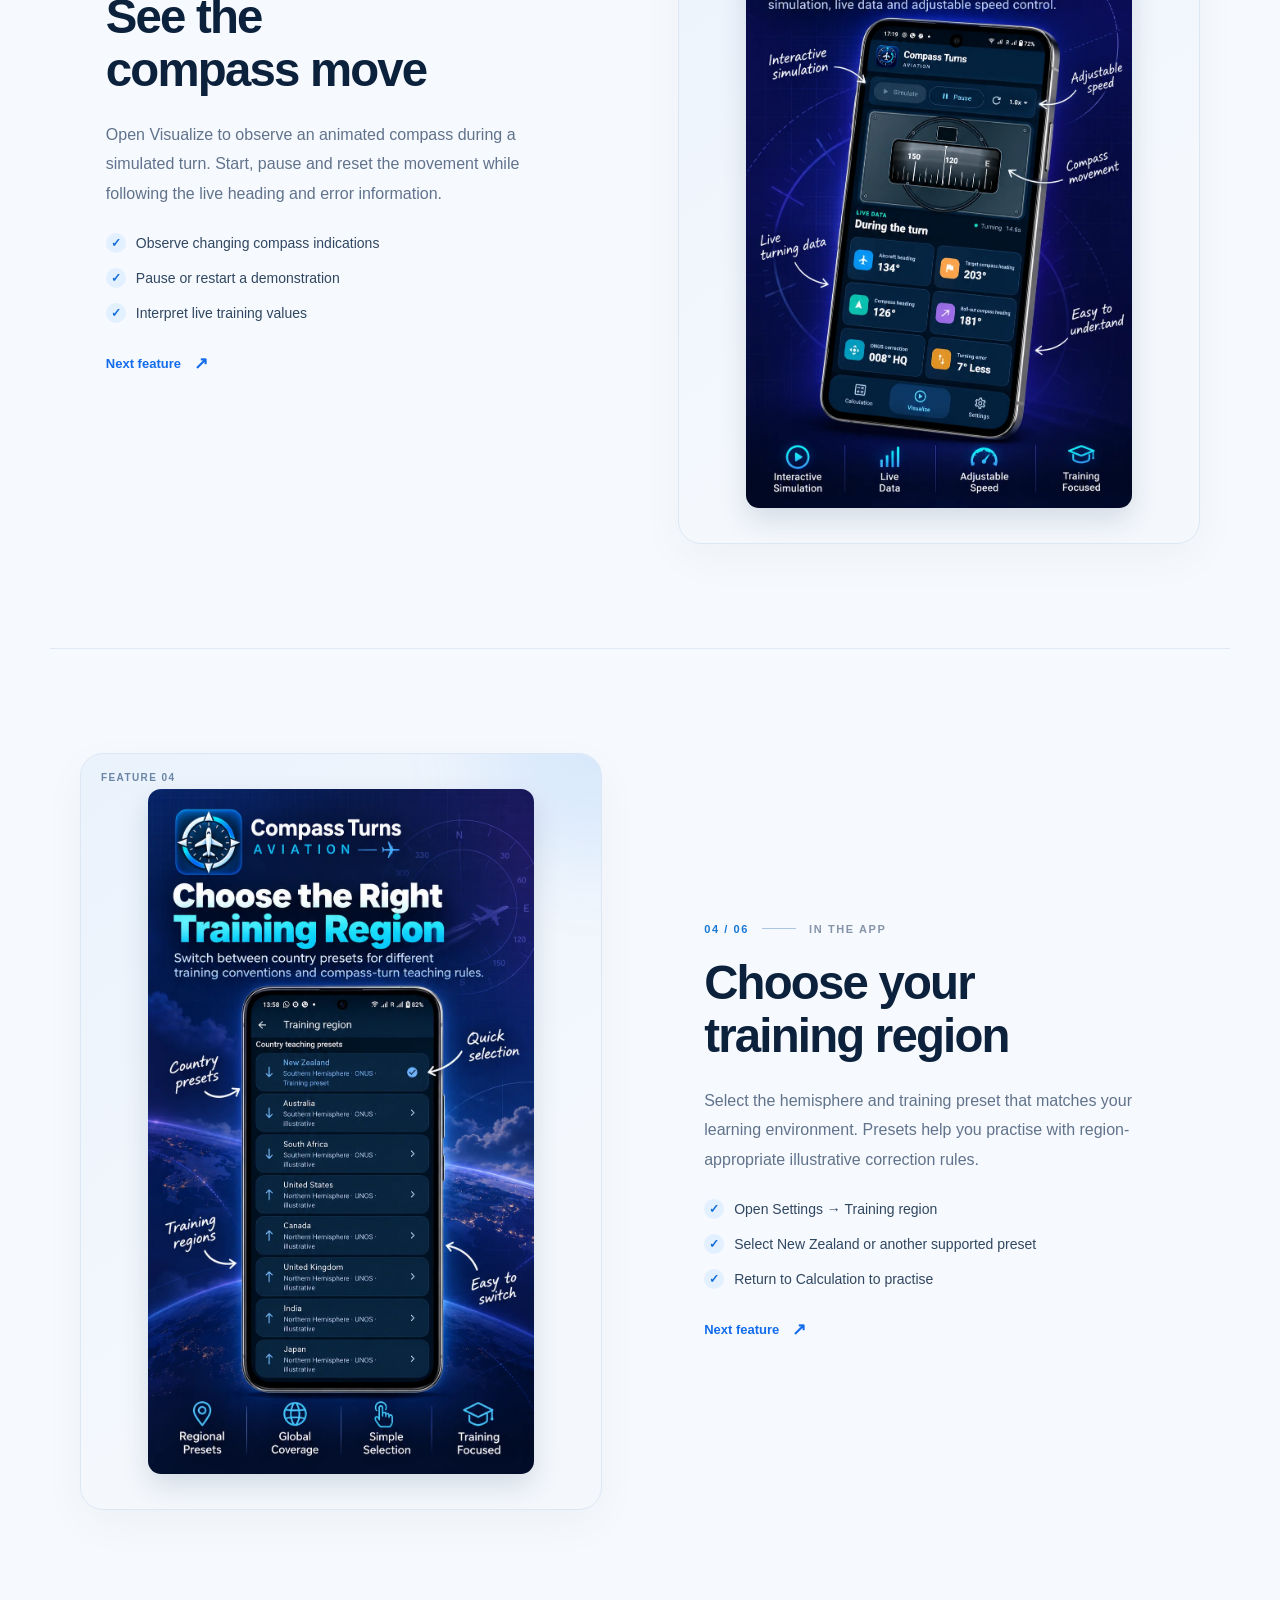
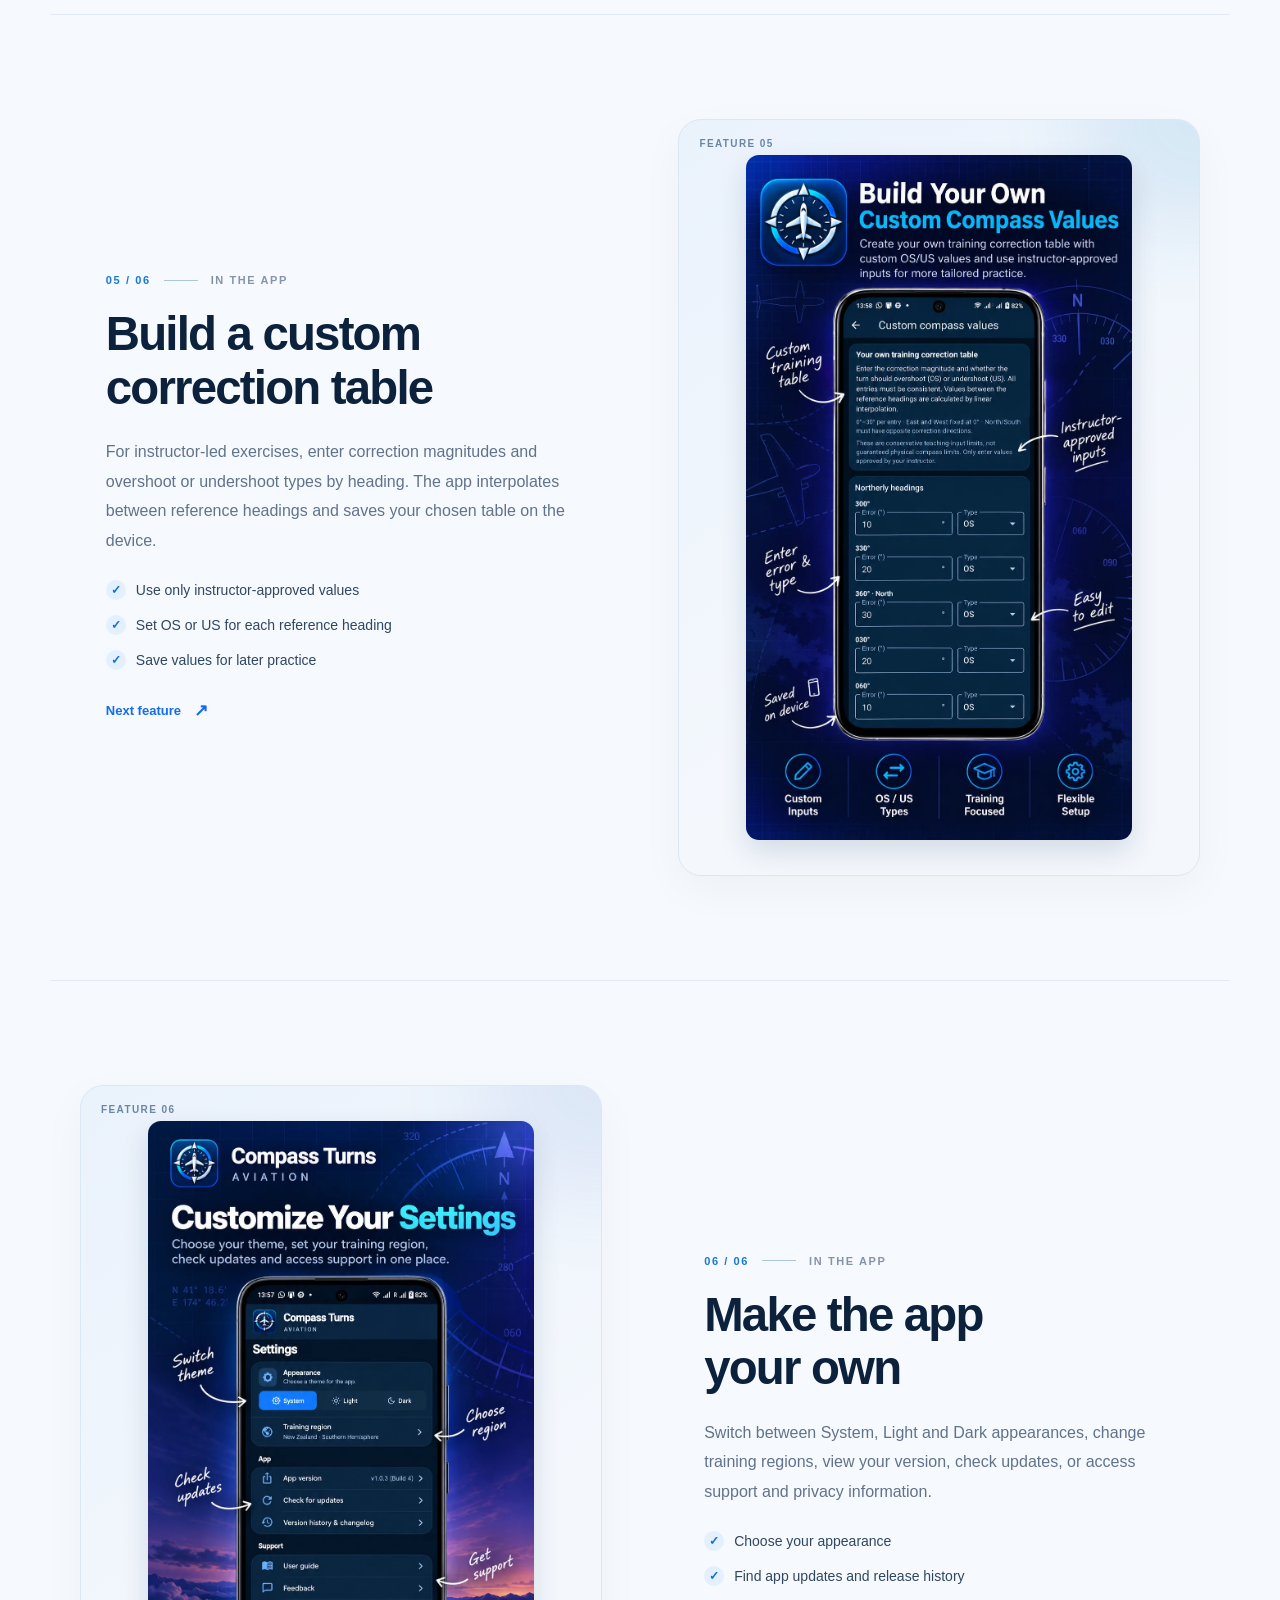
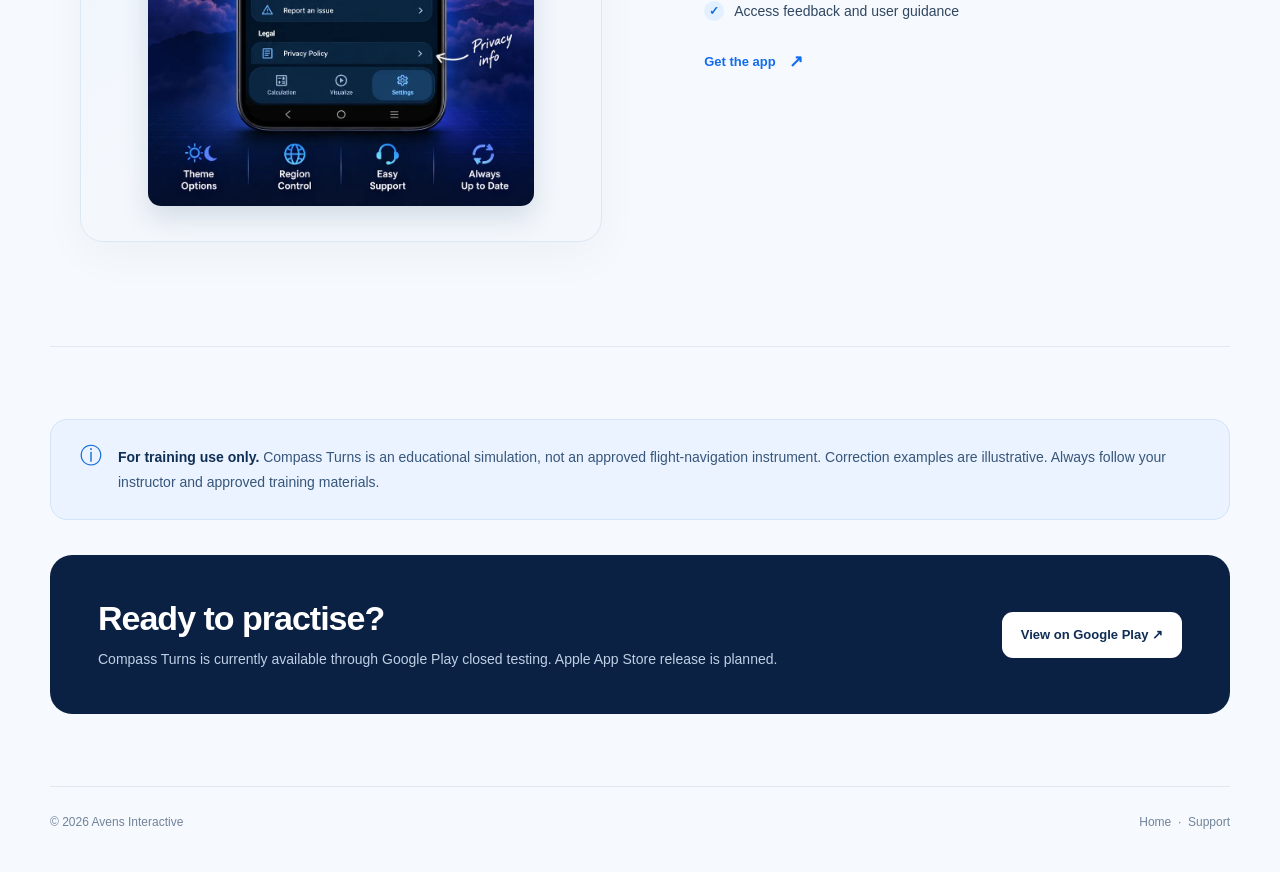
==== commit 7bc68a86: "Update compass-turns.html" ====
--- a/compass-turns.html
+++ b/compass-turns.html
@@ -58,7 +58,7 @@
 <header class="site-header"><a class="brand" href="index.html"><img src="assets/avens.webp" alt="Avens Interactive"><span>Avens Interactive<small>INDEPENDENT APP STUDIO</small></span></a><nav class="site-nav" aria-label="Main navigation"><a href="index.html#apps">All apps</a><a href="index.html#about">About</a><a class="nav-button" href="index.html#contact">Contact ↗</a></nav></header>
 <main>
 <section class="hero" aria-labelledby="page-title">
- <div><div class="eyebrow">AVIATION / FLIGHT TRAINING</div><h1 id="page-title">Compass turns,<br><em>made clearer.</em></h1><p>Learn magnetic compass turning errors with practical calculations, turn summaries and interactive simulation. Built for student pilots and instructors.</p><div class="status">Google Play · Released</div><div class="hero-actions"><a class="btn btn-primary" href="https://play.google.com/store/apps/details?id=com.azaviation.compass_turns" target="_blank" rel="noopener noreferrer">View on Google Play ↗</a><a class="btn btn-ghost" href="#walkthrough">Explore the features ↓</a></div><p class="hero-note">The Google Play listing is currently accessible to eligible closed testers. iOS release is planned.</p></div>
+ <div><div class="eyebrow">AVIATION / FLIGHT TRAINING</div><h1 id="page-title">Compass turns,<br><em>made clearer.</em></h1><p>Learn magnetic compass turning errors with practical calculations, turn summaries and interactive simulation. Built for student pilots and instructors.</p><div class="status">Google Play · Released</div><div class="hero-actions"><a class="btn btn-primary" href="https://play.google.com/store/apps/details?id=com.azaviation.compass_turns" target="_blank" rel="noopener noreferrer">View on Google Play ↗</a><a class="btn btn-ghost" href="#walkthrough">Explore the features ↓</a></div><p class="hero-note">The Google Play listing is currently accessible to everyone. iOS release is planned.</p></div>
  <div class="hero-logo-wrap"><img class="hero-logo" src="assets/compass.webp" alt="Compass Turns aviation app icon" width="325" height="325"></div>
 </section>
 <section class="intro" id="walkthrough"><div class="eyebrow">INSIDE THE APP</div><h2>Learn it in six simple steps.</h2><p>A guided look at each part of Compass Turns, using genuine promotional screenshots and clear explanations for everyday practice.</p></section>
